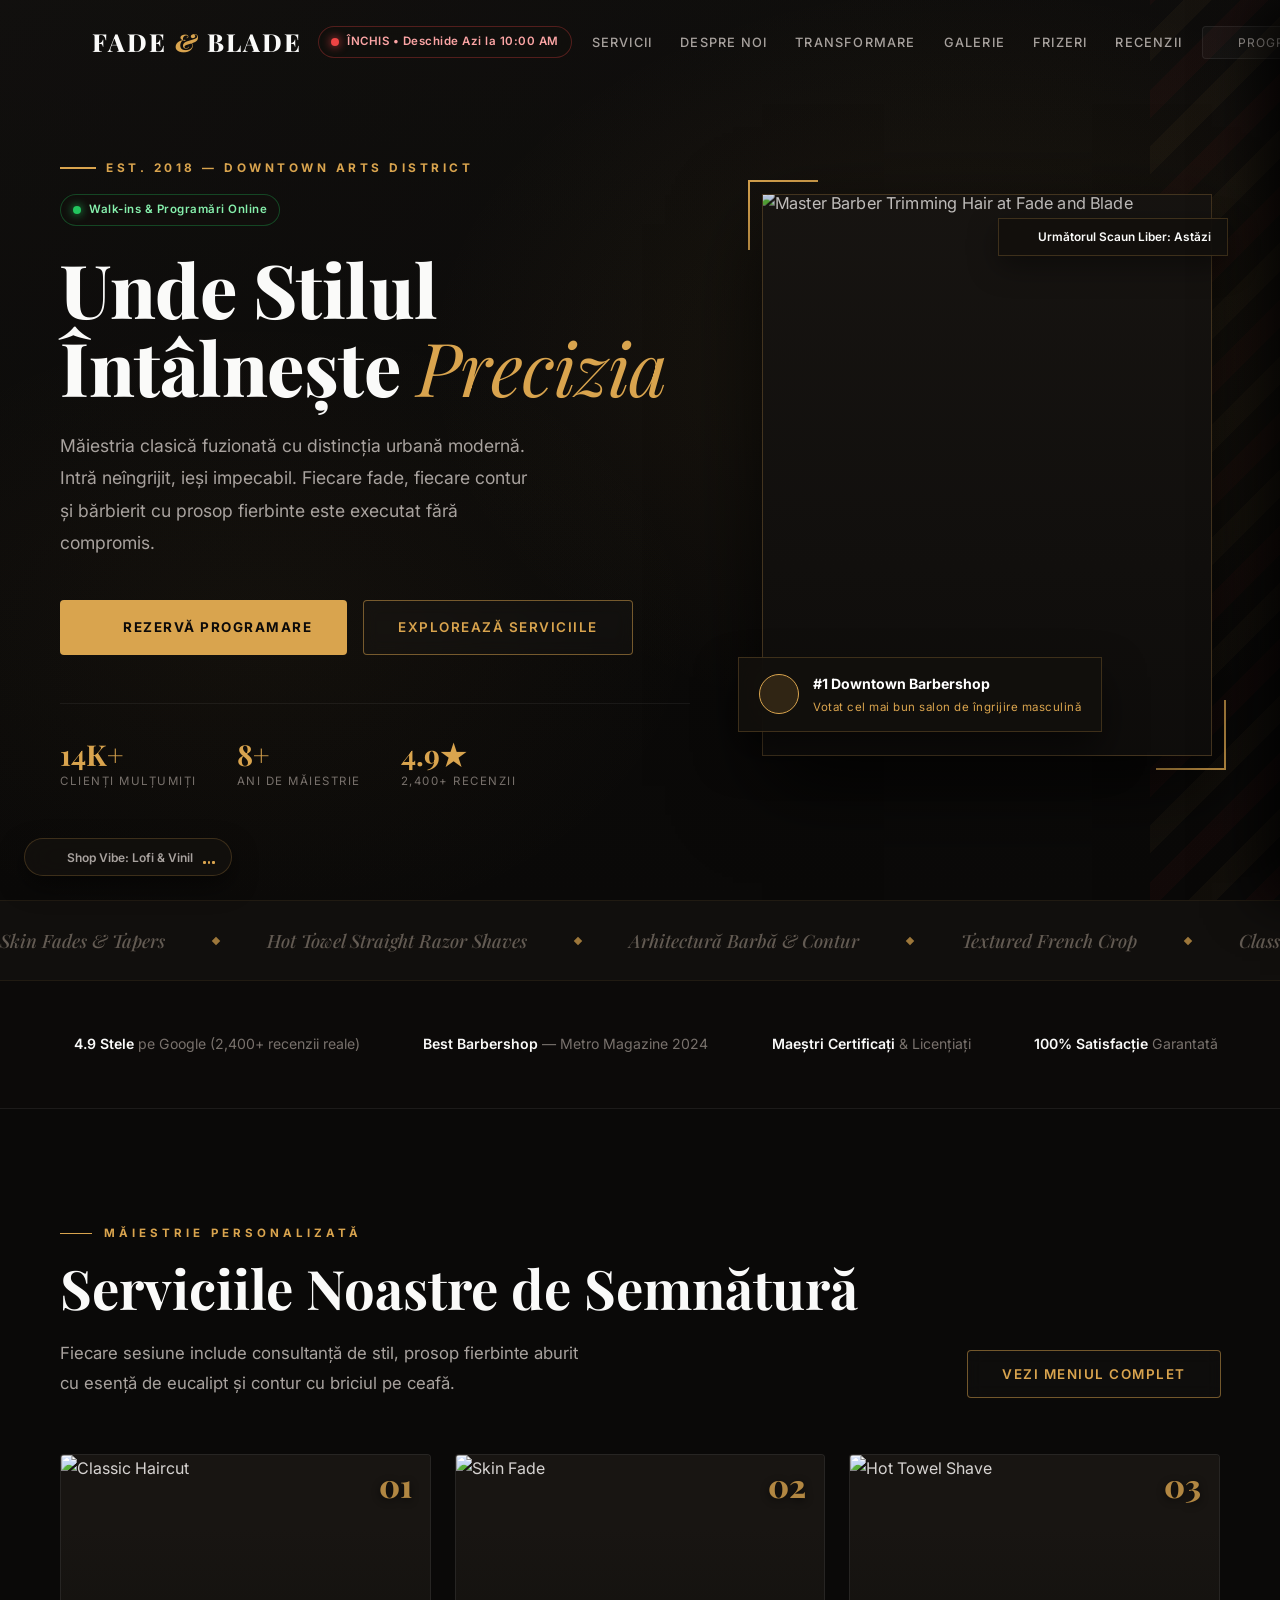
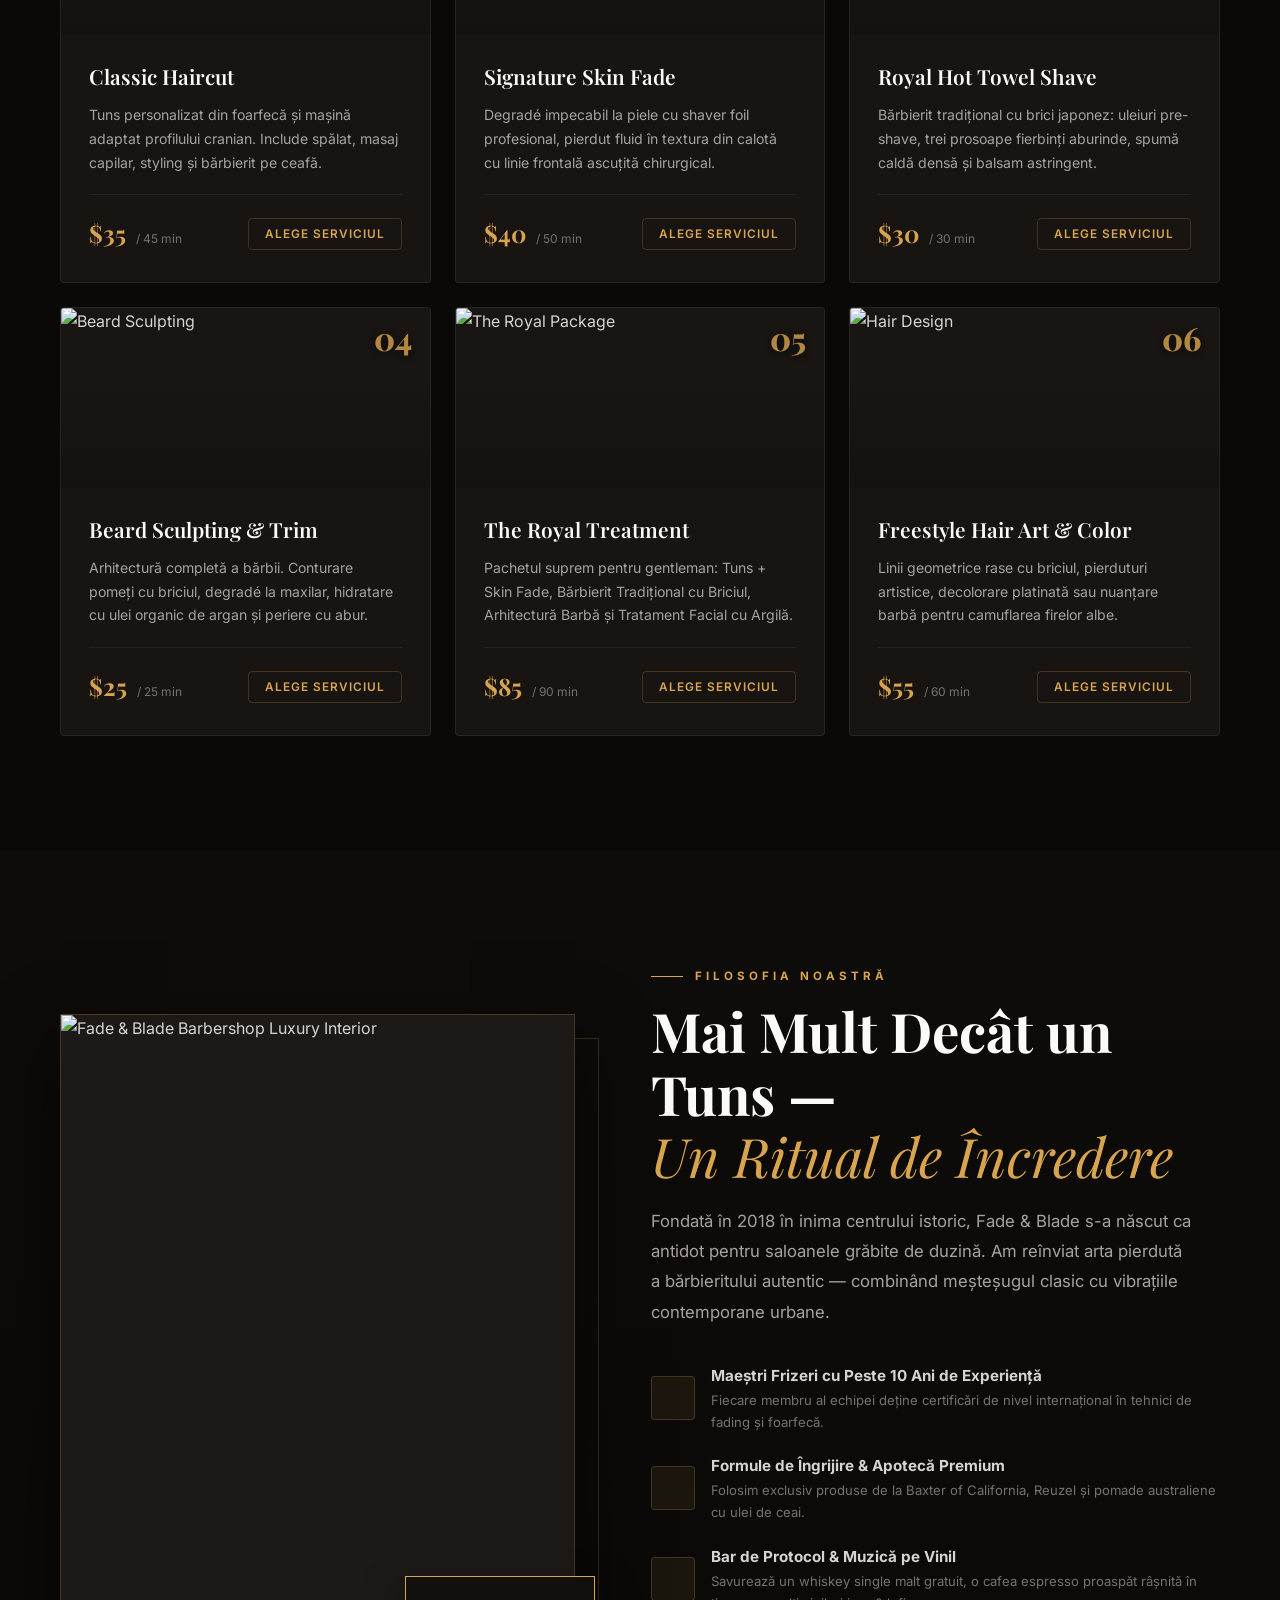
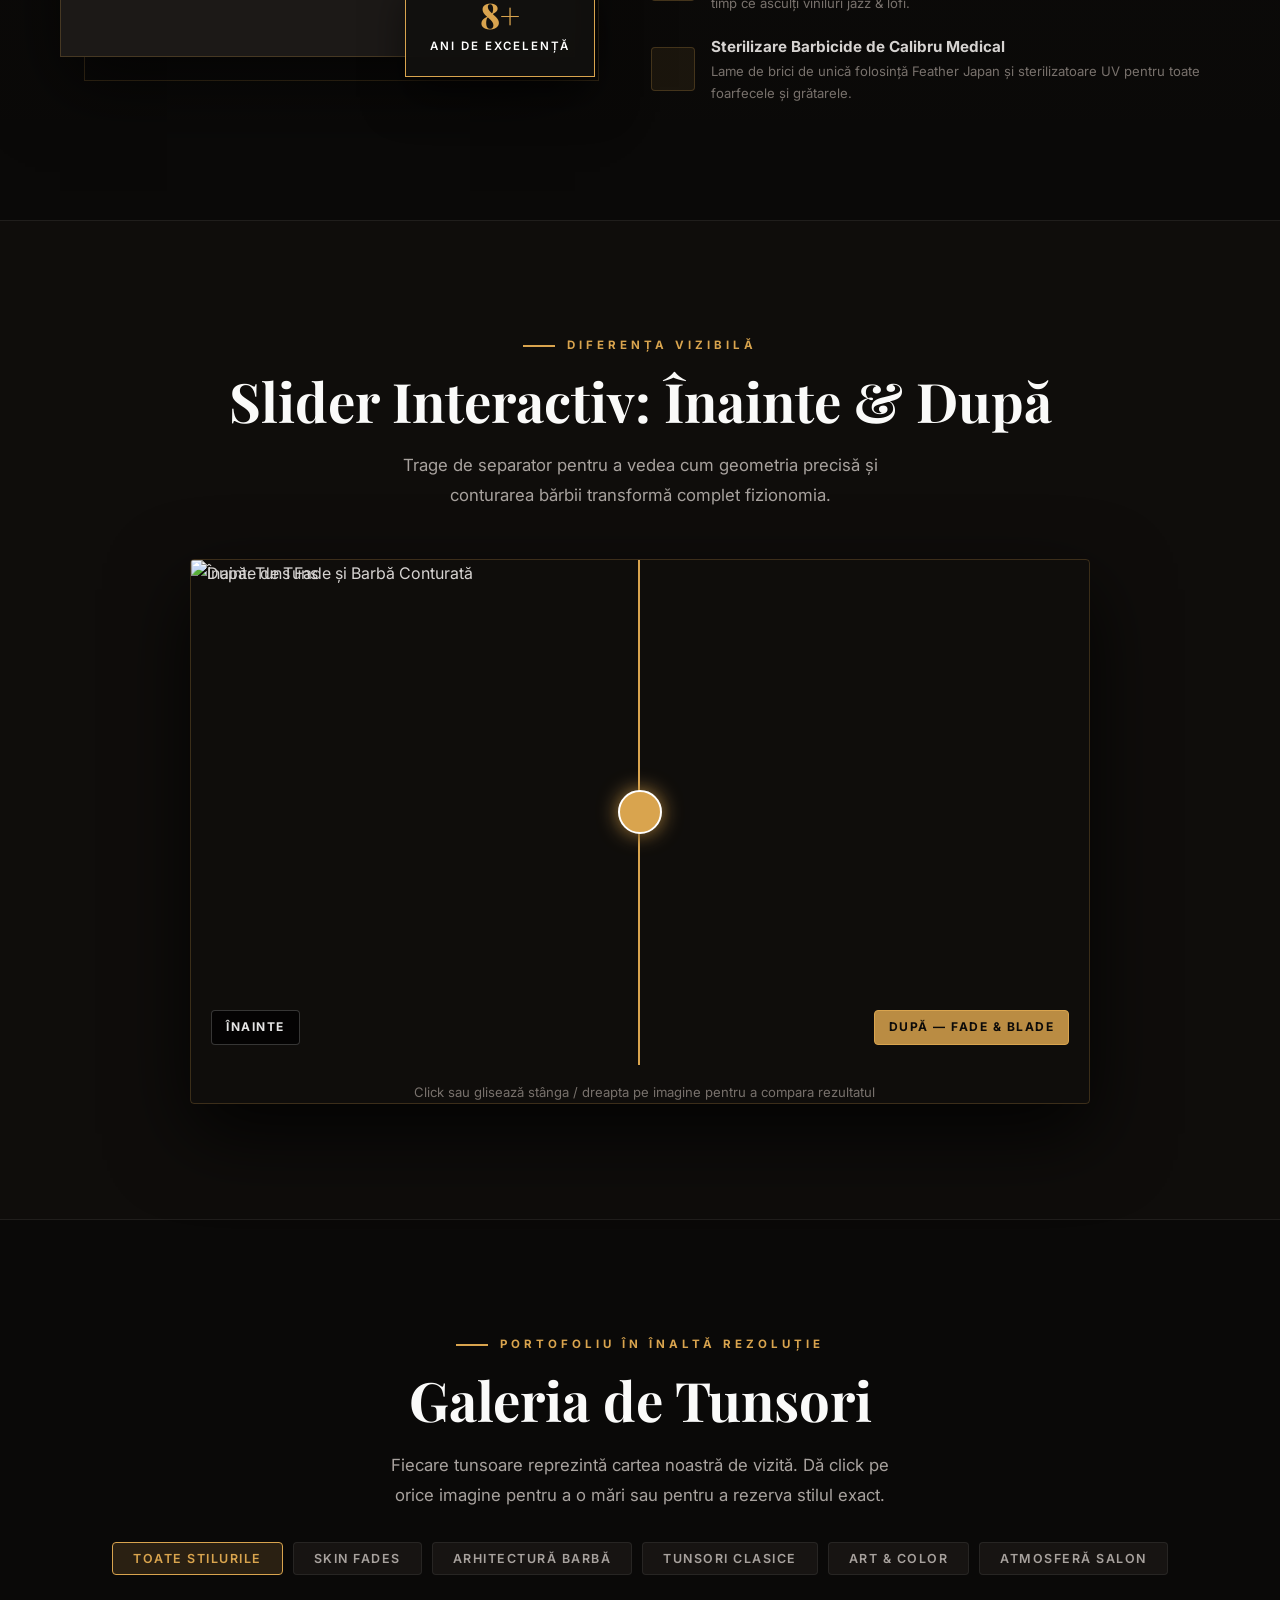
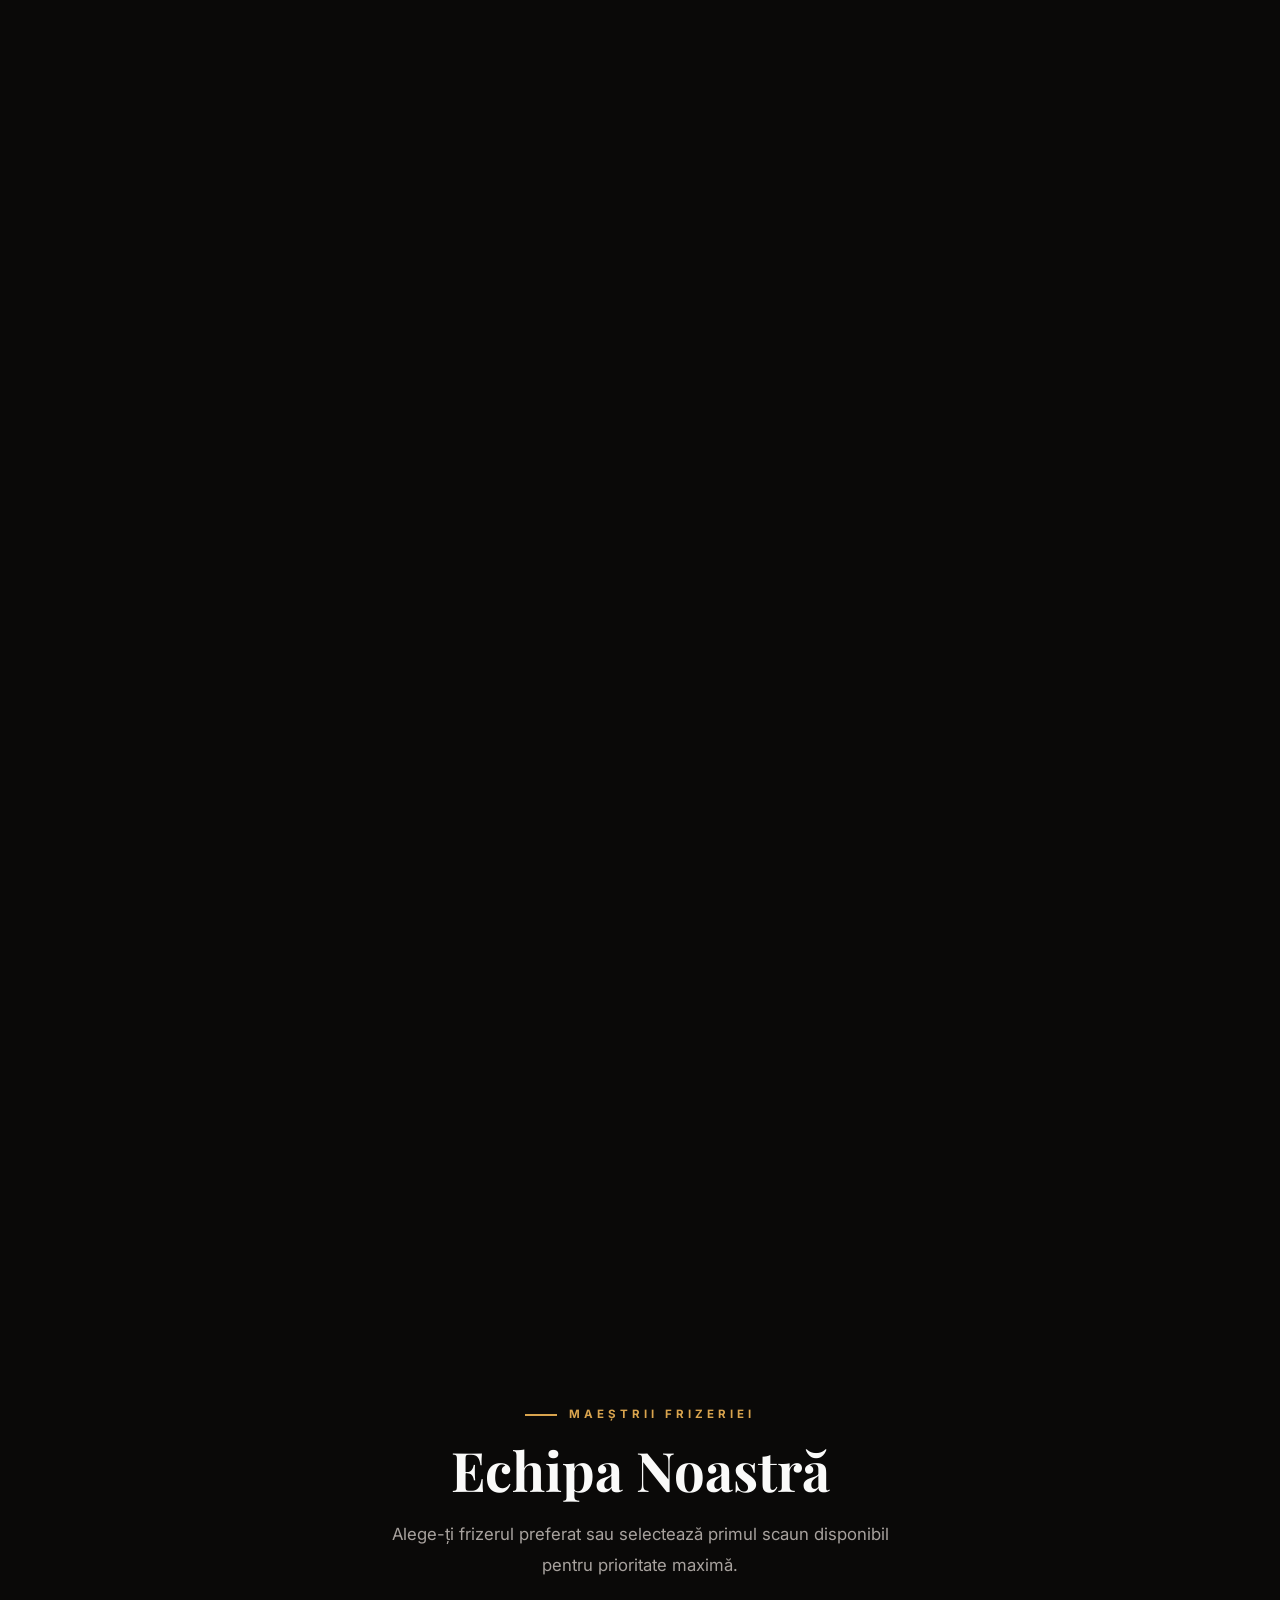
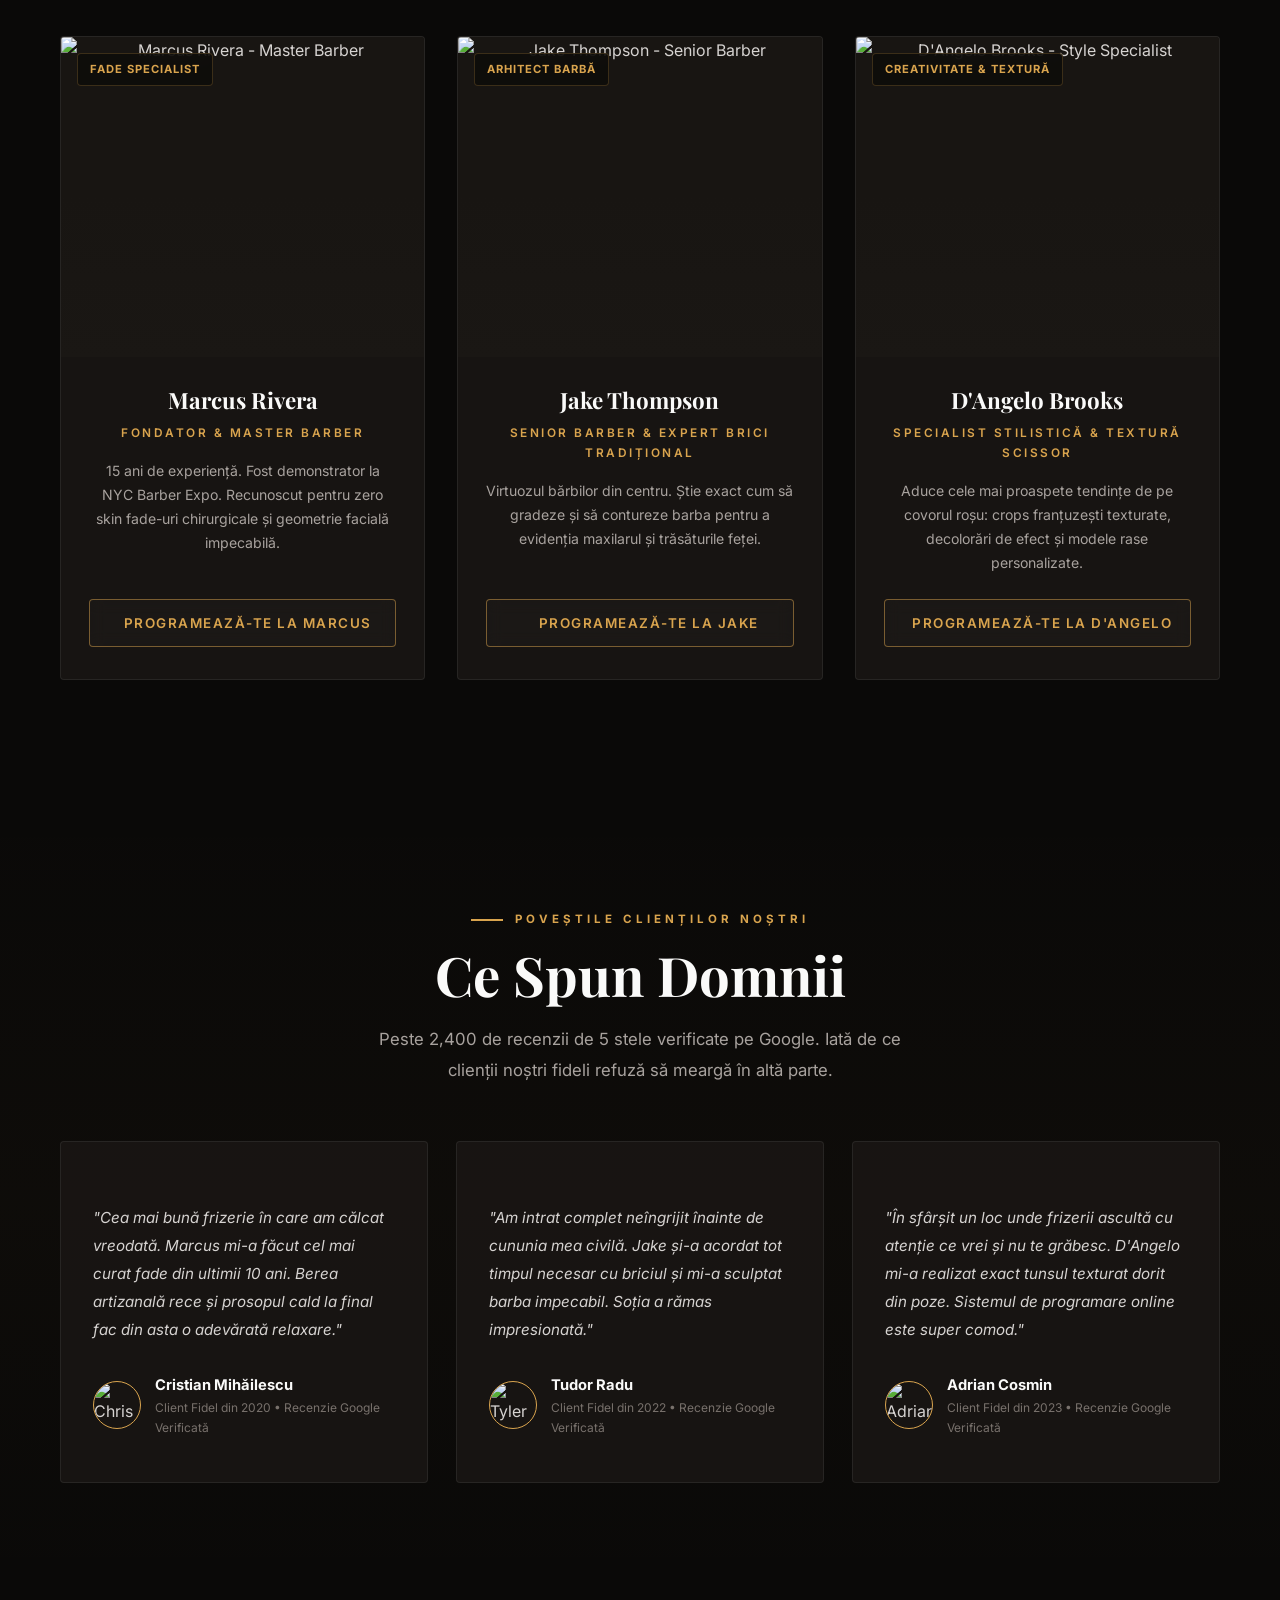
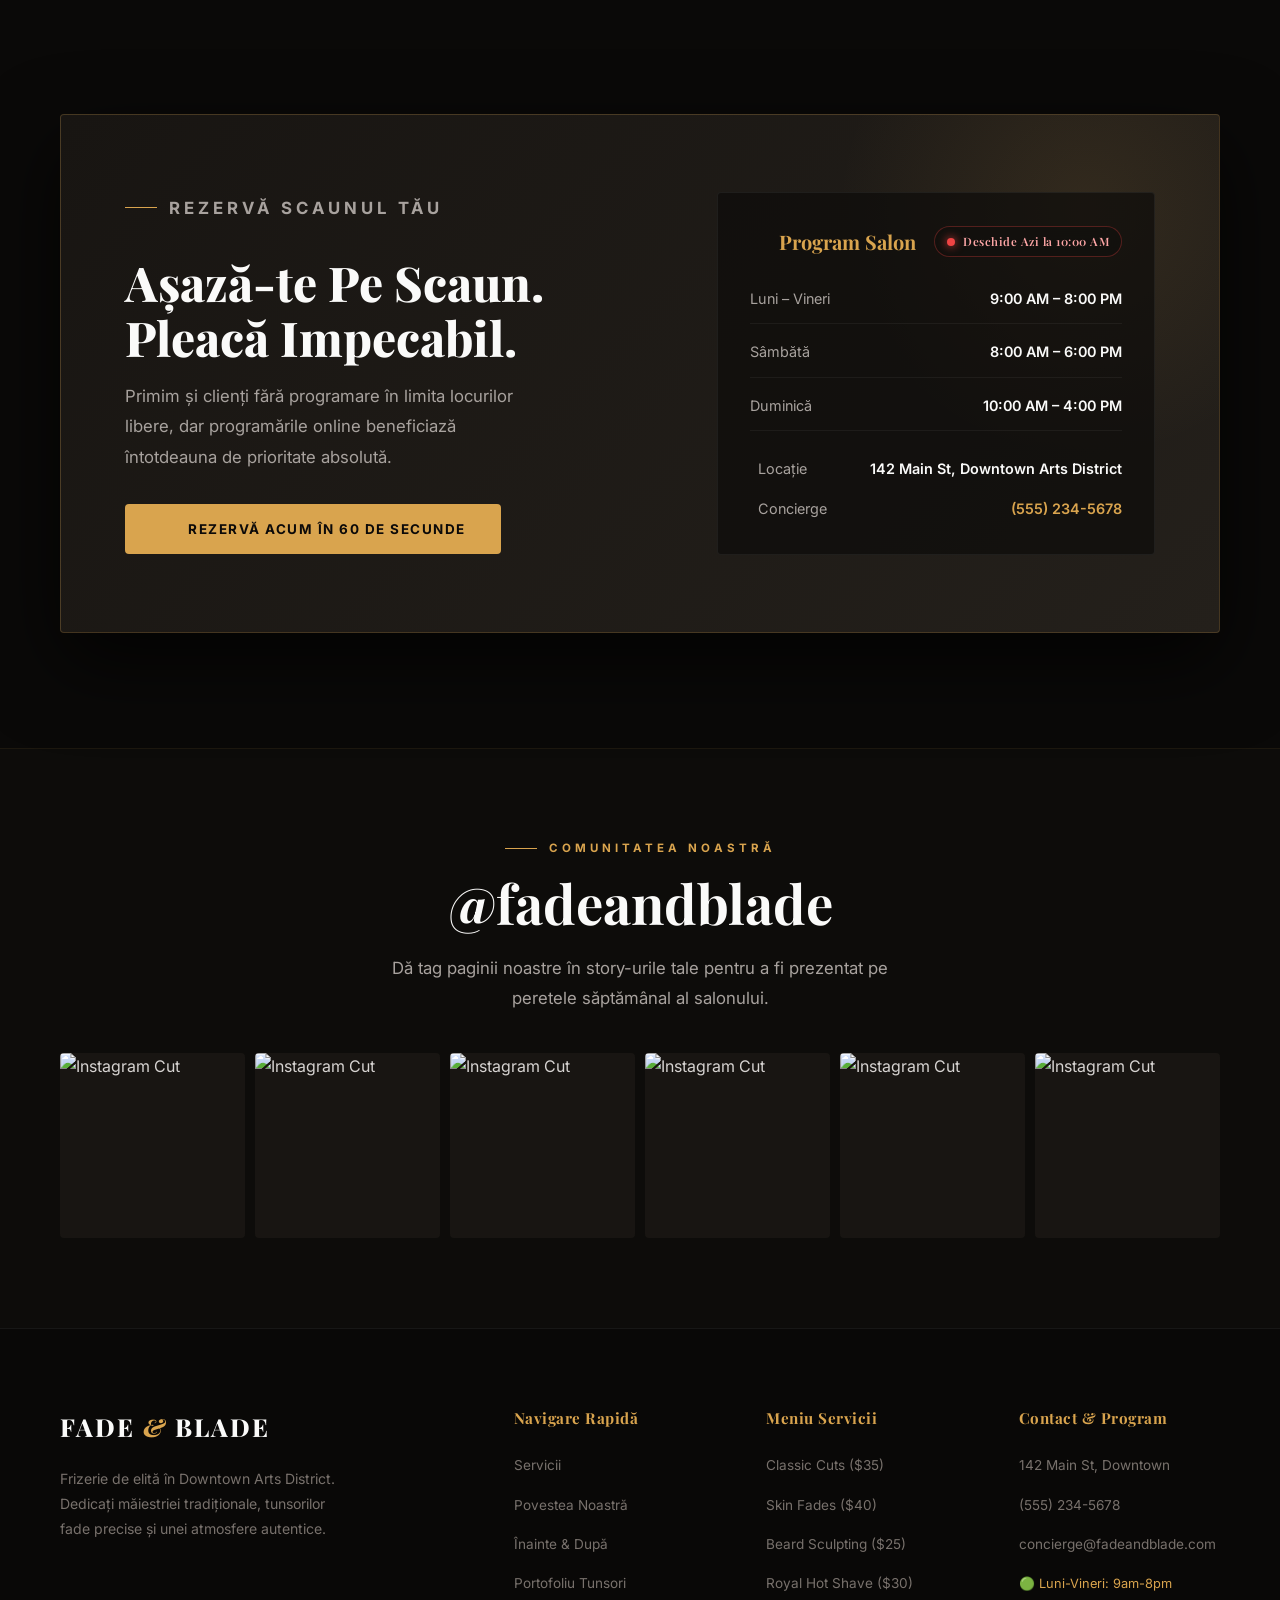
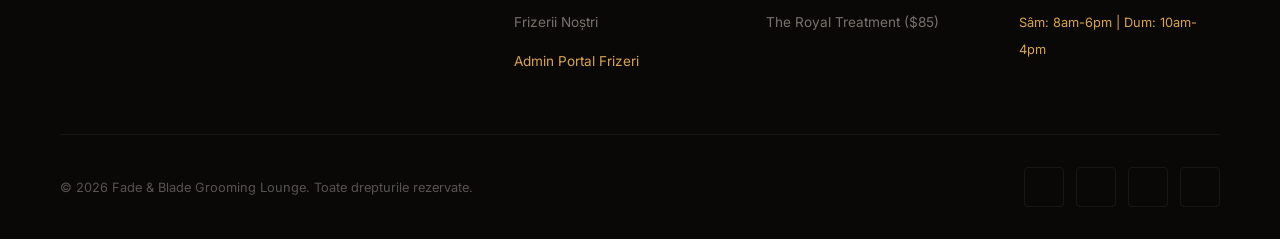
==== index.html @ efe3b1bf "Initial commit: Fade & Blade barbershop site (original version)" ====
<!DOCTYPE html>
<html lang="ro">
<head>
  <meta charset="UTF-8" />
  <meta name="viewport" content="width=device-width, initial-scale=1.0" />
  <title>FADE & BLADE — Premium Barbershop & Grooming Lounge</title>
  
  <!-- Fonts -->
  <link rel="preconnect" href="https://fonts.googleapis.com" />
  <link rel="preconnect" href="https://fonts.gstatic.com" crossorigin />
  <link href="https://fonts.googleapis.com/css2?family=Playfair+Display:ital,wght@0,400;0,500;0,600;0,700;0,800;0,900;1,400;1,500&family=Inter:wght@300;400;500;600;700&display=swap" rel="stylesheet" />

  <!-- Icons -->
  <script src="https://unpkg.com/lucide@latest/dist/umd/lucide.js"></script>

  <!-- Modular Stylesheet -->
  <link rel="stylesheet" href="css/styles.css" />
</head>
<body>

  <!-- ═══════════════════ NAVBAR ═══════════════════ -->
  <nav class="navbar" id="navbar">
    <div class="container">
      <div class="nav-brand-group">
        <a href="#" class="logo">
          <i data-lucide="scissors" style="width:24px;height:24px;color:var(--gold)"></i>
          FADE <span>&</span> BLADE
        </a>
        <div id="navLiveStatus" class="live-status-pill open">
          <span class="status-dot"></span>
          <span id="navLiveStatusText">DESCHIS ACUM • Închide la 8:00 PM</span>
        </div>
      </div>

      <ul class="nav-links">
        <li><a href="#services">Servicii</a></li>
        <li><a href="#about">Despre Noi</a></li>
        <li><a href="#transformation">Transformare</a></li>
        <li><a href="#gallery">Galerie</a></li>
        <li><a href="#team">Frizeri</a></li>
        <li><a href="#testimonials">Recenzii</a></li>
      </ul>

      <div class="nav-actions">
        <button class="nav-appointments-btn" id="openMyAppointmentsBtn" title="Vezi programările mele salvate">
          <i data-lucide="calendar-check" style="width:15px;height:15px"></i>
          <span>Programări</span>
          <span class="nav-appointments-badge" id="myApptCount">0</span>
        </button>

        <a href="admin/" class="nav-admin-link" title="Portal Frizeri & Administrare (Useri: 1, 2, 3)">
          <i data-lucide="shield-check" style="width:15px;height:15px"></i>
          <span>Admin Portal</span>
        </a>

        <div class="nav-cta">
          <button class="btn btn-gold btn-sm" onclick="openBookingModal()">
            <i data-lucide="calendar" style="width:15px;height:15px"></i>
            Rezervă Scaun
          </button>
        </div>

        <button class="hamburger" id="mobileMenuBtn" aria-label="Deschide Meniul Mobil">
          <i data-lucide="menu"></i>
        </button>
      </div>
    </div>
  </nav>

  <!-- ═══════════════════ MOBILE DRAWER ═══════════════════ -->
  <div class="drawer-backdrop" id="drawerBackdrop"></div>
  <div class="mobile-nav-drawer" id="mobileNavDrawer">
    <div class="drawer-header">
      <span class="logo">FADE <span>&</span> BLADE</span>
      <button class="drawer-close-btn" id="drawerCloseBtn"><i data-lucide="x"></i></button>
    </div>
    <ul class="drawer-links">
      <li><a href="#services"><i data-lucide="scissors" style="width:16px;height:16px;color:var(--gold)"></i> Servicii</a></li>
      <li><a href="#about"><i data-lucide="info" style="width:16px;height:16px;color:var(--gold)"></i> Despre Frizerie</a></li>
      <li><a href="#transformation"><i data-lucide="split" style="width:16px;height:16px;color:var(--gold)"></i> Slider Înainte / După</a></li>
      <li><a href="#gallery"><i data-lucide="image" style="width:16px;height:16px;color:var(--gold)"></i> Portofoliu Tuns</a></li>
      <li><a href="#team"><i data-lucide="users" style="width:16px;height:16px;color:var(--gold)"></i> Maeștrii Frizeri</a></li>
      <li><a href="#testimonials"><i data-lucide="star" style="width:16px;height:16px;color:var(--gold)"></i> Recenzii Clienți</a></li>
      <li style="margin-top:10px;padding-top:14px;border-top:1px solid var(--border)">
        <a href="admin/" style="color:var(--gold)">
          <i data-lucide="lock" style="width:16px;height:16px"></i>
          Admin / Staff Portal
        </a>
      </li>
    </ul>
    <div class="drawer-footer">
      <button class="btn btn-gold" style="width:100%" onclick="closeMobileDrawer(); openBookingModal();">
        <i data-lucide="calendar" style="width:16px;height:16px"></i>
        Rezervă Programare
      </button>
    </div>
  </div>

  <!-- ═══════════════════ HERO ═══════════════════ -->
  <section class="hero">
    <div class="hero-bg"><div class="hero-stripe"></div></div>
    <div class="container">
      <div class="hero-content">
        <div class="hero-eyebrow-row">
          <div class="hero-eyebrow">Est. 2018 — Downtown Arts District</div>
          <div id="heroLiveBadge" class="live-status-pill open">
            <span class="status-dot"></span>
            <span>Walk-ins & Programări Online</span>
          </div>
        </div>
        <h1>Unde Stilul<br/>Întâlnește <em>Precizia</em></h1>
        <p class="hero-desc">
          Măiestria clasică fuzionată cu distincția urbană modernă. Intră neîngrijit, ieși impecabil. Fiecare fade, fiecare contur și bărbierit cu prosop fierbinte este executat fără compromis.
        </p>
        <div class="hero-buttons">
          <button class="btn btn-gold" onclick="openBookingModal()">
            <i data-lucide="calendar" style="width:18px;height:18px"></i>
            Rezervă Programare
          </button>
          <a href="#services" class="btn btn-outline">Explorează Serviciile</a>
        </div>
        <div class="hero-info-bar">
          <div class="hero-info-item"><h3>14K+</h3><p>Clienți Mulțumiți</p></div>
          <div class="hero-info-item"><h3>8+</h3><p>Ani de Măiestrie</p></div>
          <div class="hero-info-item"><h3>4.9★</h3><p>2,400+ Recenzii</p></div>
        </div>
      </div>

      <div class="hero-right">
        <div class="hero-image-frame">
          <div class="hero-frame-accent"></div>
          <div class="hero-frame-accent-2"></div>
          
          <div class="hero-image-inner">
            <img src="https://images.unsplash.com/photo-1503951914875-452162b0f3f1?auto=format&fit=crop&w=1200&q=80" alt="Master Barber Trimming Hair at Fade and Blade" loading="eager" />
            <div class="hero-image-gradient"></div>
          </div>

          <div class="hero-badge-float">
            <div class="hero-badge-icon">
              <i data-lucide="award" style="width:20px;height:20px"></i>
            </div>
            <div class="hero-badge-text">
              <h4>#1 Downtown Barbershop</h4>
              <p>Votat cel mai bun salon de îngrijire masculină</p>
            </div>
          </div>

          <div class="hero-chair-tag">
            <i data-lucide="sparkles" style="width:15px;height:15px;color:var(--gold)"></i>
            <span>Următorul Scaun Liber: Astăzi</span>
          </div>
        </div>
      </div>
    </div>
  </section>

  <!-- ═══════════════════ MARQUEE ═══════════════════ -->
  <div class="marquee">
    <div class="marquee-track">
      <span class="marquee-item">Skin Fades & Tapers</span>
      <span class="marquee-item">Hot Towel Straight Razor Shaves</span>
      <span class="marquee-item">Arhitectură Barbă & Contur</span>
      <span class="marquee-item">Textured French Crop</span>
      <span class="marquee-item">Classic Pompadour</span>
      <span class="marquee-item">Custom Hair Tattoo Art</span>
      <span class="marquee-item">Tratament Scalp & Argilă</span>
      <span class="marquee-item">Finisare Ulei Organic Argan</span>
      <span class="marquee-item">Skin Fades & Tapers</span>
      <span class="marquee-item">Hot Towel Straight Razor Shaves</span>
      <span class="marquee-item">Arhitectură Barbă & Contur</span>
      <span class="marquee-item">Textured French Crop</span>
      <span class="marquee-item">Classic Pompadour</span>
    </div>
  </div>

  <!-- ═══════════════════ TRUST BAR ═══════════════════ -->
  <div class="trust-bar">
    <div class="container">
      <div class="trust-item">
        <i data-lucide="star"></i>
        <span><strong>4.9 Stele</strong> pe Google (2,400+ recenzii reale)</span>
      </div>
      <div class="trust-item">
        <i data-lucide="award"></i>
        <span><strong>Best Barbershop</strong> — Metro Magazine 2024</span>
      </div>
      <div class="trust-item">
        <i data-lucide="shield-check"></i>
        <span><strong>Maeștri Certificați</strong> & Licențiați</span>
      </div>
      <div class="trust-item">
        <i data-lucide="check-circle-2"></i>
        <span><strong>100% Satisfacție</strong> Garantată</span>
      </div>
    </div>
  </div>

  <!-- ═══════════════════ SERVICES ═══════════════════ -->
  <section class="services" id="services">
    <div class="container">
      <div class="services-header">
        <div>
          <p class="section-label">Măiestrie Personalizată</p>
          <h2 class="section-title">Serviciile Noastre de Semnătură</h2>
          <p class="section-sub">Fiecare sesiune include consultanță de stil, prosop fierbinte aburit cu esență de eucalipt și contur cu briciul pe ceafă.</p>
        </div>
        <div>
          <button class="btn btn-outline" onclick="openBookingModal()">Vezi Meniul Complet</button>
        </div>
      </div>
      <div class="services-grid">
        <!-- Service 1 -->
        <div class="service-card reveal" onclick="openBookingModal('Classic Haircut', '35')">
          <div class="service-img-wrap">
            <img src="https://images.unsplash.com/photo-1599351431202-1e0f0137899a?auto=format&fit=crop&w=600&q=80" alt="Classic Haircut" loading="lazy" />
            <span class="service-number">01</span>
          </div>
          <div class="service-content">
            <h3>Classic Haircut</h3>
            <p>Tuns personalizat din foarfecă și mașină adaptat profilului cranian. Include spălat, masaj capilar, styling și bărbierit pe ceafă.</p>
            <div class="service-meta">
              <span class="service-price">$35 <small>/ 45 min</small></span>
              <button class="service-book-action">Alege Serviciul</button>
            </div>
          </div>
        </div>

        <!-- Service 2 -->
        <div class="service-card reveal" onclick="openBookingModal('Signature Skin Fade', '40')">
          <div class="service-img-wrap">
            <img src="https://images.unsplash.com/photo-1622286342621-4bd786c2447c?auto=format&fit=crop&w=600&q=80" alt="Skin Fade" loading="lazy" />
            <span class="service-number">02</span>
          </div>
          <div class="service-content">
            <h3>Signature Skin Fade</h3>
            <p>Degradé impecabil la piele cu shaver foil profesional, pierdut fluid în textura din calotă cu linie frontală ascuțită chirurgical.</p>
            <div class="service-meta">
              <span class="service-price">$40 <small>/ 50 min</small></span>
              <button class="service-book-action">Alege Serviciul</button>
            </div>
          </div>
        </div>

        <!-- Service 3 -->
        <div class="service-card reveal" onclick="openBookingModal('Royal Hot Towel Shave', '30')">
          <div class="service-img-wrap">
            <img src="https://images.unsplash.com/photo-1512690459411-b9245aed614b?auto=format&fit=crop&w=600&q=80" alt="Hot Towel Shave" loading="lazy" />
            <span class="service-number">03</span>
          </div>
          <div class="service-content">
            <h3>Royal Hot Towel Shave</h3>
            <p>Bărbierit tradițional cu brici japonez: uleiuri pre-shave, trei prosoape fierbinți aburinde, spumă caldă densă și balsam astringent.</p>
            <div class="service-meta">
              <span class="service-price">$30 <small>/ 30 min</small></span>
              <button class="service-book-action">Alege Serviciul</button>
            </div>
          </div>
        </div>

        <!-- Service 4 -->
        <div class="service-card reveal" onclick="openBookingModal('Beard Sculpting', '25')">
          <div class="service-img-wrap">
            <img src="https://images.unsplash.com/photo-1621605815971-fbc98d665033?auto=format&fit=crop&w=600&q=80" alt="Beard Sculpting" loading="lazy" />
            <span class="service-number">04</span>
          </div>
          <div class="service-content">
            <h3>Beard Sculpting & Trim</h3>
            <p>Arhitectură completă a bărbii. Conturare pomeți cu briciul, degradé la maxilar, hidratare cu ulei organic de argan și periere cu abur.</p>
            <div class="service-meta">
              <span class="service-price">$25 <small>/ 25 min</small></span>
              <button class="service-book-action">Alege Serviciul</button>
            </div>
          </div>
        </div>

        <!-- Service 5 -->
        <div class="service-card reveal" onclick="openBookingModal('The Royal Treatment', '85')">
          <div class="service-img-wrap">
            <img src="https://images.unsplash.com/photo-1503951914875-452162b0f3f1?auto=format&fit=crop&w=600&q=80" alt="The Royal Package" loading="lazy" />
            <span class="service-number">05</span>
          </div>
          <div class="service-content">
            <h3>The Royal Treatment</h3>
            <p>Pachetul suprem pentru gentleman: Tuns + Skin Fade, Bărbierit Tradițional cu Briciul, Arhitectură Barbă și Tratament Facial cu Argilă.</p>
            <div class="service-meta">
              <span class="service-price">$85 <small>/ 90 min</small></span>
              <button class="service-book-action">Alege Serviciul</button>
            </div>
          </div>
        </div>

        <!-- Service 6 -->
        <div class="service-card reveal" onclick="openBookingModal('Freestyle Hair Art & Color', '55')">
          <div class="service-img-wrap">
            <img src="https://images.unsplash.com/photo-1506794778202-cad84cf45f1d?auto=format&fit=crop&w=600&q=80" alt="Hair Design" loading="lazy" />
            <span class="service-number">06</span>
          </div>
          <div class="service-content">
            <h3>Freestyle Hair Art & Color</h3>
            <p>Linii geometrice rase cu briciul, pierduturi artistice, decolorare platinată sau nuanțare barbă pentru camuflarea firelor albe.</p>
            <div class="service-meta">
              <span class="service-price">$55 <small>/ 60 min</small></span>
              <button class="service-book-action">Alege Serviciul</button>
            </div>
          </div>
        </div>
      </div>
    </div>
  </section>

  <!-- ═══════════════════ ABOUT ═══════════════════ -->
  <section class="about" id="about">
    <div class="container">
      <div class="about-image-wrap reveal">
        <div class="about-image">
          <img src="https://images.unsplash.com/photo-1585747860715-2ba37e788b70?auto=format&fit=crop&w=1000&q=80" alt="Fade & Blade Barbershop Luxury Interior" loading="lazy" />
        </div>
        <div class="about-experience-card">
          <h3>8+</h3>
          <p>Ani de Excelență</p>
        </div>
      </div>

      <div class="about-text">
        <p class="section-label">Filosofia Noastră</p>
        <h2 class="section-title">Mai Mult Decât un Tuns —<br/><em>Un Ritual de Încredere</em></h2>
        <p class="section-sub">
          Fondată în 2018 în inima centrului istoric, Fade & Blade s-a născut ca antidot pentru saloanele grăbite de duzină. Am reînviat arta pierdută a bărbieritului autentic — combinând meșteșugul clasic cu vibrațiile contemporane urbane.
        </p>
        <div class="about-features">
          <div class="about-feature">
            <div class="about-feature-icon"><i data-lucide="trophy"></i></div>
            <div>
              <strong>Maeștri Frizeri cu Peste 10 Ani de Experiență</strong>
              <p style="font-size:0.82rem;color:var(--text-dim)">Fiecare membru al echipei deține certificări de nivel internațional în tehnici de fading și foarfecă.</p>
            </div>
          </div>
          <div class="about-feature">
            <div class="about-feature-icon"><i data-lucide="sparkles"></i></div>
            <div>
              <strong>Formule de Îngrijire & Apotecă Premium</strong>
              <p style="font-size:0.82rem;color:var(--text-dim)">Folosim exclusiv produse de la Baxter of California, Reuzel și pomade australiene cu ulei de ceai.</p>
            </div>
          </div>
          <div class="about-feature">
            <div class="about-feature-icon"><i data-lucide="coffee"></i></div>
            <div>
              <strong>Bar de Protocol & Muzică pe Vinil</strong>
              <p style="font-size:0.82rem;color:var(--text-dim)">Savurează un whiskey single malt gratuit, o cafea espresso proaspăt râșnită în timp ce asculți viniluri jazz & lofi.</p>
            </div>
          </div>
          <div class="about-feature">
            <div class="about-feature-icon"><i data-lucide="shield-check"></i></div>
            <div>
              <strong>Sterilizare Barbicide de Calibru Medical</strong>
              <p style="font-size:0.82rem;color:var(--text-dim)">Lame de brici de unică folosință Feather Japan și sterilizatoare UV pentru toate foarfecele și grătarele.</p>
            </div>
          </div>
        </div>
      </div>
    </div>
  </section>

  <!-- ═══════════════════ BEFORE & AFTER TRANSFORMATION SLIDER ═══════════════════ -->
  <section class="transformation-section" id="transformation">
    <div class="container">
      <div class="transformation-header">
        <p class="section-label">Diferența Vizibilă</p>
        <h2 class="section-title">Slider Interactiv: Înainte & După</h2>
        <p class="section-sub">Trage de separator pentru a vedea cum geometria precisă și conturarea bărbii transformă complet fizionomia.</p>
      </div>

      <div class="comparison-container reveal">
        <div class="comparison-slider" id="comparisonSlider">
          <!-- After Image (Base) -->
          <div class="comparison-image after">
            <img src="https://images.unsplash.com/photo-1622286342621-4bd786c2447c?auto=format&fit=crop&w=1200&q=80" alt="După: Tuns Fade și Barbă Conturată" />
            <div class="comparison-badge after-badge">DUPĂ — FADE & BLADE</div>
          </div>

          <!-- Before Image (Overlay clipped) -->
          <div class="comparison-image before" id="comparisonBefore">
            <img src="https://images.unsplash.com/photo-1506794778202-cad84cf45f1d?auto=format&fit=crop&w=1200&q=80" alt="Înainte de Tuns" />
            <div class="comparison-badge before-badge">ÎNAINTE</div>
          </div>

          <!-- Draggable Handle -->
          <div class="comparison-handle" id="comparisonHandle">
            <div class="comparison-handle-btn">
              <i data-lucide="move-horizontal"></i>
            </div>
          </div>
        </div>

        <div class="comparison-tip">
          <i data-lucide="mouse-pointer-click"></i>
          <span>Click sau glisează stânga / dreapta pe imagine pentru a compara rezultatul</span>
        </div>
      </div>
    </div>
  </section>

  <!-- ═══════════════════ GALLERY ═══════════════════ -->
  <section class="gallery" id="gallery">
    <div class="container">
      <div class="gallery-header">
        <p class="section-label">Portofoliu în Înaltă Rezoluție</p>
        <h2 class="section-title">Galeria de Tunsori</h2>
        <p class="section-sub">Fiecare tunsoare reprezintă cartea noastră de vizită. Dă click pe orice imagine pentru a o mări sau pentru a rezerva stilul exact.</p>
        
        <!-- Filter Tabs -->
        <div class="gallery-filters">
          <button class="filter-btn active" data-filter="all">Toate Stilurile</button>
          <button class="filter-btn" data-filter="fade">Skin Fades</button>
          <button class="filter-btn" data-filter="beard">Arhitectură Barbă</button>
          <button class="filter-btn" data-filter="classic">Tunsori Clasice</button>
          <button class="filter-btn" data-filter="modern">Art & Color</button>
          <button class="filter-btn" data-filter="shop">Atmosferă Salon</button>
        </div>
      </div>

      <!-- Populated dynamically from localStorage so changes in Admin Panel are immediately live -->
      <div class="gallery-grid" id="galleryGrid">
        <!-- Rendered dynamically via js/app.js -->
      </div>
    </div>
  </section>

  <!-- ═══════════════════ LIGHTBOX MODAL ═══════════════════ -->
  <div class="lightbox-modal" id="lightboxModal">
    <button class="lightbox-close" onclick="closeLightbox()"><i data-lucide="x"></i></button>
    <div class="lightbox-content">
      <div class="lightbox-img-wrap">
        <img id="lightboxImg" src="" alt="Zoomed Barbershop Look" />
      </div>
      <div class="lightbox-details">
        <div>
          <h3 id="lightboxTitle" style="font-family:'Playfair Display',serif;font-size:1.2rem;color:#fff;margin-bottom:4px"></h3>
          <p id="lightboxSubtitle" style="font-size:0.8rem;color:var(--gold)"></p>
        </div>
        <button class="btn btn-gold btn-sm" onclick="closeLightbox(); openBookingModal();">
          <i data-lucide="scissors" style="width:14px;height:14px"></i>
          Vreau Acest Tuns
        </button>
      </div>
    </div>
  </div>

  <!-- ═══════════════════ TEAM ("The Crew") ═══════════════════ -->
  <section class="team" id="team">
    <div class="container">
      <div class="team-header">
        <p class="section-label">Maeștrii Frizeriei</p>
        <h2 class="section-title">Echipa Noastră</h2>
        <p class="section-sub">Alege-ți frizerul preferat sau selectează primul scaun disponibil pentru prioritate maximă.</p>
      </div>
      <div class="team-grid">
        <!-- Barber 1 -->
        <div class="team-card reveal">
          <div class="team-photo-wrap">
            <img src="https://images.unsplash.com/photo-1500648767791-00dcc994a43e?auto=format&fit=crop&w=600&q=80" alt="Marcus Rivera - Master Barber" loading="lazy" />
            <div class="team-photo-gradient"></div>
            <span class="team-specialty-badge">Fade Specialist</span>
          </div>
          <div class="team-info">
            <h3>Marcus Rivera</h3>
            <div class="team-role">Fondator & Master Barber</div>
            <p>15 ani de experiență. Fost demonstrator la NYC Barber Expo. Recunoscut pentru zero skin fade-uri chirurgicale și geometrie facială impecabilă.</p>
            <button class="btn btn-outline team-book-btn" onclick="openBookingModal(null, null, 'Marcus Rivera')">
              <i data-lucide="calendar" style="width:14px;height:14px"></i>
              Programează-te la Marcus
            </button>
          </div>
        </div>

        <!-- Barber 2 -->
        <div class="team-card reveal">
          <div class="team-photo-wrap">
            <img src="https://images.unsplash.com/photo-1519085360753-af0119f7cbe7?auto=format&fit=crop&w=600&q=80" alt="Jake Thompson - Senior Barber" loading="lazy" />
            <div class="team-photo-gradient"></div>
            <span class="team-specialty-badge">Arhitect Barbă</span>
          </div>
          <div class="team-info">
            <h3>Jake Thompson</h3>
            <div class="team-role">Senior Barber & Expert Brici Tradițional</div>
            <p>Virtuozul bărbilor din centru. Știe exact cum să gradeze și să contureze barba pentru a evidenția maxilarul și trăsăturile feței.</p>
            <button class="btn btn-outline team-book-btn" onclick="openBookingModal(null, null, 'Jake Thompson')">
              <i data-lucide="calendar" style="width:14px;height:14px"></i>
              Programează-te la Jake
            </button>
          </div>
        </div>

        <!-- Barber 3 -->
        <div class="team-card reveal">
          <div class="team-photo-wrap">
            <img src="https://images.unsplash.com/photo-1501196354995-cbb51c65aaea?auto=format&fit=crop&w=600&q=80" alt="D'Angelo Brooks - Style Specialist" loading="lazy" />
            <div class="team-photo-gradient"></div>
            <span class="team-specialty-badge">Creativitate & Textură</span>
          </div>
          <div class="team-info">
            <h3>D'Angelo Brooks</h3>
            <div class="team-role">Specialist Stilistică & Textură Scissor</div>
            <p>Aduce cele mai proaspete tendințe de pe covorul roșu: crops franțuzești texturate, decolorări de efect și modele rase personalizate.</p>
            <button class="btn btn-outline team-book-btn" onclick="openBookingModal(null, null, 'D\'Angelo Brooks')">
              <i data-lucide="calendar" style="width:14px;height:14px"></i>
              Programează-te la D'Angelo
            </button>
          </div>
        </div>
      </div>
    </div>
  </section>

  <!-- ═══════════════════ TESTIMONIALS ═══════════════════ -->
  <section class="testimonials" id="testimonials">
    <div class="container">
      <div class="testimonials-header">
        <p class="section-label">Poveștile Clienților Noștri</p>
        <h2 class="section-title">Ce Spun Domnii</h2>
        <p class="section-sub">Peste 2,400 de recenzii de 5 stele verificate pe Google. Iată de ce clienții noștri fideli refuză să meargă în altă parte.</p>
      </div>
      <div class="testimonials-grid">
        <!-- Review 1 -->
        <div class="testimonial-card reveal">
          <div class="testimonial-stars">
            <i data-lucide="star"></i><i data-lucide="star"></i><i data-lucide="star"></i><i data-lucide="star"></i><i data-lucide="star"></i>
          </div>
          <blockquote>"Cea mai bună frizerie în care am călcat vreodată. Marcus mi-a făcut cel mai curat fade din ultimii 10 ani. Berea artizanală rece și prosopul cald la final fac din asta o adevărată relaxare."</blockquote>
          <div class="testimonial-author">
            <div class="testimonial-avatar">
              <img src="https://images.unsplash.com/photo-1492562080023-ab3db95bfbce?auto=format&fit=crop&w=120&q=80" alt="Chris M." />
            </div>
            <div>
              <div class="testimonial-name">
                <span>Cristian Mihăilescu</span>
                <span class="verified-badge"><i data-lucide="check-circle" style="width:14px;height:14px"></i></span>
              </div>
              <div class="testimonial-tag">Client Fidel din 2020 • Recenzie Google Verificată</div>
            </div>
          </div>
        </div>

        <!-- Review 2 -->
        <div class="testimonial-card reveal">
          <div class="testimonial-stars">
            <i data-lucide="star"></i><i data-lucide="star"></i><i data-lucide="star"></i><i data-lucide="star"></i><i data-lucide="star"></i>
          </div>
          <blockquote>"Am intrat complet neîngrijit înainte de cununia mea civilă. Jake și-a acordat tot timpul necesar cu briciul și mi-a sculptat barba impecabil. Soția a rămas impresionată."</blockquote>
          <div class="testimonial-author">
            <div class="testimonial-avatar">
              <img src="https://images.unsplash.com/photo-1522075469751-3a6694fb2f61?auto=format&fit=crop&w=120&q=80" alt="Tyler R." />
            </div>
            <div>
              <div class="testimonial-name">
                <span>Tudor Radu</span>
                <span class="verified-badge"><i data-lucide="check-circle" style="width:14px;height:14px"></i></span>
              </div>
              <div class="testimonial-tag">Client Fidel din 2022 • Recenzie Google Verificată</div>
            </div>
          </div>
        </div>

        <!-- Review 3 -->
        <div class="testimonial-card reveal">
          <div class="testimonial-stars">
            <i data-lucide="star"></i><i data-lucide="star"></i><i data-lucide="star"></i><i data-lucide="star"></i><i data-lucide="star"></i>
          </div>
          <blockquote>"În sfârșit un loc unde frizerii ascultă cu atenție ce vrei și nu te grăbesc. D'Angelo mi-a realizat exact tunsul texturat dorit din poze. Sistemul de programare online este super comod."</blockquote>
          <div class="testimonial-author">
            <div class="testimonial-avatar">
              <img src="https://images.unsplash.com/photo-1507003211169-0a1dd7228f2d?auto=format&fit=crop&w=120&q=80" alt="Adrian K." />
            </div>
            <div>
              <div class="testimonial-name">
                <span>Adrian Cosmin</span>
                <span class="verified-badge"><i data-lucide="check-circle" style="width:14px;height:14px"></i></span>
              </div>
              <div class="testimonial-tag">Client Fidel din 2023 • Recenzie Google Verificată</div>
            </div>
          </div>
        </div>
      </div>
    </div>
  </section>

  <!-- ═══════════════════ BOOKING CTA ═══════════════════ -->
  <section class="booking" id="booking">
    <div class="container">
      <div class="booking-box reveal">
        <div class="booking-content">
          <p class="section-label">Rezervă Scaunul Tău</p>
          <h2>Așază-te Pe Scaun.<br/>Pleacă Impecabil.</h2>
          <p>Primim și clienți fără programare în limita locurilor libere, dar programările online beneficiază întotdeauna de prioritate absolută.</p>
          <button class="btn btn-gold" onclick="openBookingModal()">
            <i data-lucide="calendar" style="width:18px;height:18px"></i>
            Rezervă Acum în 60 de Secunde
          </button>
        </div>

        <div class="booking-hours">
          <div class="hours-title">
            <span><i data-lucide="clock" style="width:18px;height:18px;display:inline-block;vertical-align:middle;margin-right:6px"></i> Program Salon</span>
            <span class="live-status-pill open" id="boxStatusPill">
              <span class="status-dot"></span>
              <span id="boxStatusText">Deschis Astăzi</span>
            </span>
          </div>
          <div class="hours-row">
            <span class="hours-day">Luni – Vineri</span>
            <span class="hours-time">9:00 AM – 8:00 PM</span>
          </div>
          <div class="hours-row">
            <span class="hours-day">Sâmbătă</span>
            <span class="hours-time">8:00 AM – 6:00 PM</span>
          </div>
          <div class="hours-row">
            <span class="hours-day">Duminică</span>
            <span class="hours-time">10:00 AM – 4:00 PM</span>
          </div>
          <div class="hours-row no-border" style="margin-top: 10px;">
            <span class="hours-day icon-inline"><i data-lucide="map-pin"></i> Locație</span>
            <span class="hours-time">142 Main St, Downtown Arts District</span>
          </div>
          <div class="hours-row no-border">
            <span class="hours-day icon-inline"><i data-lucide="phone"></i> Concierge</span>
            <span class="hours-time"><a href="tel:5552345678" style="color:var(--gold)">(555) 234-5678</a></span>
          </div>
        </div>
      </div>
    </div>
  </section>

  <!-- ═══════════════════ LOOKBOOK / SOCIAL ═══════════════════ -->
  <section class="social">
    <div class="container">
      <div class="social-header">
        <p class="section-label">Comunitatea Noastră</p>
        <h2 class="section-title">@fadeandblade</h2>
        <p class="section-sub" style="margin: 0 auto">Dă tag paginii noastre în story-urile tale pentru a fi prezentat pe peretele săptămânal al salonului.</p>
      </div>
      <div class="social-grid">
        <div class="social-item" onclick="openLightbox('https://images.unsplash.com/photo-1622286342621-4bd786c2447c?auto=format&fit=crop&w=1200&q=80', 'Skin Fade Showcase', '@fadeandblade')">
          <img src="https://images.unsplash.com/photo-1622286342621-4bd786c2447c?auto=format&fit=crop&w=500&q=80" alt="Instagram Cut" loading="lazy" />
          <div class="social-overlay"><i data-lucide="instagram"></i><span>VEZI STILUL</span></div>
        </div>
        <div class="social-item" onclick="openLightbox('https://images.unsplash.com/photo-1599351431202-1e0f0137899a?auto=format&fit=crop&w=1200&q=80', 'Beard Finish Look', '@fadeandblade')">
          <img src="https://images.unsplash.com/photo-1599351431202-1e0f0137899a?auto=format&fit=crop&w=500&q=80" alt="Instagram Cut" loading="lazy" />
          <div class="social-overlay"><i data-lucide="instagram"></i><span>VEZI STILUL</span></div>
        </div>
        <div class="social-item" onclick="openLightbox('https://images.unsplash.com/photo-1585747860715-2ba37e788b70?auto=format&fit=crop&w=1200&q=80', 'Downtown Lounge Corner', '@fadeandblade')">
          <img src="https://images.unsplash.com/photo-1585747860715-2ba37e788b70?auto=format&fit=crop&w=500&q=80" alt="Instagram Cut" loading="lazy" />
          <div class="social-overlay"><i data-lucide="instagram"></i><span>VEZI STILUL</span></div>
        </div>
        <div class="social-item" onclick="openLightbox('https://images.unsplash.com/photo-1621605815971-fbc98d665033?auto=format&fit=crop&w=1200&q=80', 'Textured Crop Styling', '@fadeandblade')">
          <img src="https://images.unsplash.com/photo-1621605815971-fbc98d665033?auto=format&fit=crop&w=500&q=80" alt="Instagram Cut" loading="lazy" />
          <div class="social-overlay"><i data-lucide="instagram"></i><span>VEZI STILUL</span></div>
        </div>
        <div class="social-item" onclick="openLightbox('https://images.unsplash.com/photo-1512690459411-b9245aed614b?auto=format&fit=crop&w=1200&q=80', 'Straight Razor Detail', '@fadeandblade')">
          <img src="https://images.unsplash.com/photo-1512690459411-b9245aed614b?auto=format&fit=crop&w=500&q=80" alt="Instagram Cut" loading="lazy" />
          <div class="social-overlay"><i data-lucide="instagram"></i><span>VEZI STILUL</span></div>
        </div>
        <div class="social-item" onclick="openLightbox('https://images.unsplash.com/photo-1503951914875-452162b0f3f1?auto=format&fit=crop&w=1200&q=80', 'In The Zone Cutting', '@fadeandblade')">
          <img src="https://images.unsplash.com/photo-1503951914875-452162b0f3f1?auto=format&fit=crop&w=500&q=80" alt="Instagram Cut" loading="lazy" />
          <div class="social-overlay"><i data-lucide="instagram"></i><span>VEZI STILUL</span></div>
        </div>
      </div>
    </div>
  </section>

  <!-- ═══════════════════ FOOTER ═══════════════════ -->
  <footer class="footer">
    <div class="container">
      <div class="footer-grid">
        <div class="footer-brand">
          <a href="#" class="logo">
            <i data-lucide="scissors" style="width:20px;height:20px;color:var(--gold)"></i>
            FADE <span>&</span> BLADE
          </a>
          <p>Frizerie de elită în Downtown Arts District. Dedicați măiestriei tradiționale, tunsorilor fade precise și unei atmosfere autentice.</p>
        </div>
        <div class="footer-col">
          <h4>Navigare Rapidă</h4>
          <ul>
            <li><a href="#services">Servicii</a></li>
            <li><a href="#about">Povestea Noastră</a></li>
            <li><a href="#transformation">Înainte & După</a></li>
            <li><a href="#gallery">Portofoliu Tunsori</a></li>
            <li><a href="#team">Frizerii Noștri</a></li>
            <li><a href="admin/" style="color:var(--gold)">Admin Portal Frizeri</a></li>
          </ul>
        </div>
        <div class="footer-col">
          <h4>Meniu Servicii</h4>
          <ul>
            <li><a href="javascript:void(0)" onclick="openBookingModal('Classic Haircut', '35')">Classic Cuts ($35)</a></li>
            <li><a href="javascript:void(0)" onclick="openBookingModal('Signature Skin Fade', '40')">Skin Fades ($40)</a></li>
            <li><a href="javascript:void(0)" onclick="openBookingModal('Beard Sculpting', '25')">Beard Sculpting ($25)</a></li>
            <li><a href="javascript:void(0)" onclick="openBookingModal('Royal Hot Towel Shave', '30')">Royal Hot Shave ($30)</a></li>
            <li><a href="javascript:void(0)" onclick="openBookingModal('The Royal Treatment', '85')">The Royal Treatment ($85)</a></li>
          </ul>
        </div>
        <div class="footer-col">
          <h4>Contact & Program</h4>
          <ul>
            <li><a href="#">142 Main St, Downtown</a></li>
            <li><a href="tel:5552345678">(555) 234-5678</a></li>
            <li><a href="mailto:concierge@fadeandblade.com">concierge@fadeandblade.com</a></li>
            <li><span style="color:var(--gold);font-size:0.8rem">🟢 Luni-Vineri: 9am-8pm</span></li>
            <li><span style="color:var(--gold);font-size:0.8rem">Sâm: 8am-6pm | Dum: 10am-4pm</span></li>
          </ul>
        </div>
      </div>
      <div class="footer-bottom">
        <span>&copy; 2026 Fade & Blade Grooming Lounge. Toate drepturile rezervate.</span>
        <div class="footer-socials">
          <a href="#" aria-label="Instagram"><i data-lucide="instagram"></i></a>
          <a href="#" aria-label="Twitter"><i data-lucide="twitter"></i></a>
          <a href="#" aria-label="Facebook"><i data-lucide="facebook"></i></a>
          <a href="#" aria-label="YouTube"><i data-lucide="youtube"></i></a>
        </div>
      </div>
    </div>
  </footer>

  <!-- ═══════════════════ AMBIENT AUDIO WIDGET ═══════════════════ -->
  <button class="soundscape-toggle" id="soundscapeBtn">
    <i data-lucide="radio" style="width:16px;height:16px"></i>
    <span id="soundscapeLabel">Shop Vibe: Lofi & Vinil</span>
    <div class="soundscape-eq">
      <div class="soundscape-bar"></div>
      <div class="soundscape-bar"></div>
      <div class="soundscape-bar"></div>
    </div>
  </button>

  <!-- ═══════════════════ MOBILE STICKY CTA ═══════════════════ -->
  <div class="mobile-cta">
    <button class="btn btn-gold" onclick="openBookingModal()">
      <i data-lucide="calendar" style="width:18px;height:18px"></i>
      Rezervă Programare
    </button>
  </div>

  <!-- ═══════════════════ INTERACTIVE BOOKING MODAL ═══════════════════ -->
  <div class="modal-overlay" id="bookingModal">
    <div class="booking-modal-box">
      <div class="modal-header">
        <div style="display:flex;align-items:center;gap:10px">
          <i data-lucide="scissors" style="width:20px;height:20px;color:var(--gold)"></i>
          <h3>Rezervă Scaunul Tău</h3>
        </div>
        <button class="modal-close-btn" onclick="closeBookingModal()"><i data-lucide="x"></i></button>
      </div>

      <!-- Stepper Indicator -->
      <div class="modal-stepper">
        <div class="step-item active" id="stepIndicator1">1. Serviciu</div>
        <div class="step-item" id="stepIndicator2">2. Frizer</div>
        <div class="step-item" id="stepIndicator3">3. Data & Ora</div>
        <div class="step-item" id="stepIndicator4">4. Date Contact</div>
        <div class="step-item" id="stepIndicator5">5. Confirmat</div>
      </div>

      <div class="modal-body">
        <!-- Step 1: Service Selection -->
        <div class="step-pane active" id="stepPane1">
          <p style="font-size:0.85rem;color:var(--text-muted);margin-bottom:16px">Selectează serviciul dorit pentru vizita ta:</p>
          <div class="choice-grid">
            <div class="choice-card selected" onclick="selectService('Classic Haircut', 35, '45 min', this)">
              <div>
                <h4>Classic Haircut</h4>
                <p>Spălat, tuns foarfecă & styling</p>
              </div>
              <div class="price">$35</div>
            </div>
            <div class="choice-card" onclick="selectService('Signature Skin Fade', 40, '50 min', this)">
              <div>
                <h4>Signature Skin Fade</h4>
                <p>Pierdut la piele cu shaver foil</p>
              </div>
              <div class="price">$40</div>
            </div>
            <div class="choice-card" onclick="selectService('Royal Hot Towel Shave', 30, '30 min', this)">
              <div>
                <h4>Royal Hot Towel Shave</h4>
                <p>Brici clasic & prosoape fierbinți</p>
              </div>
              <div class="price">$30</div>
            </div>
            <div class="choice-card" onclick="selectService('Beard Sculpting', 25, '25 min', this)">
              <div>
                <h4>Beard Sculpting</h4>
                <p>Arhitectură barbă & uleiuri hidratante</p>
              </div>
              <div class="price">$25</div>
            </div>
            <div class="choice-card" onclick="selectService('The Royal Treatment', 85, '90 min', this)">
              <div>
                <h4>The Royal Treatment</h4>
                <p>Tuns + Bărbierit + Barbă + Argilă</p>
              </div>
              <div class="price">$85</div>
            </div>
            <div class="choice-card" onclick="selectService('Freestyle Hair Art & Color', 55, '60 min', this)">
              <div>
                <h4>Freestyle Hair Art & Color</h4>
                <p>Desene geometrice & nuanțare</p>
              </div>
              <div class="price">$55</div>
            </div>
          </div>
        </div>

        <!-- Step 2: Barber Selection -->
        <div class="step-pane" id="stepPane2">
          <p style="font-size:0.85rem;color:var(--text-muted);margin-bottom:16px">Selectează frizerul preferat sau primul scaun disponibil:</p>
          <div style="display:flex;flex-direction:column;gap:12px">
            <div class="barber-modal-card selected" onclick="selectBarber('First Available Master Barber', 'Any Chair', this)">
              <div class="barber-modal-avatar" style="display:flex;align-items:center;justify-content:center;background:#24201b">
                <i data-lucide="zap" style="color:var(--gold);width:22px;height:22px"></i>
              </div>
              <div class="barber-modal-info">
                <h4>Primul Scaun Disponibil (Cel mai rapid)</h4>
                <p>Alocat automat primului frizer liber pentru prioritate imediată</p>
              </div>
            </div>

            <div class="barber-modal-card" onclick="selectBarber('Marcus Rivera', 'Head Barber / Fade Specialist', this)">
              <div class="barber-modal-avatar">
                <img src="https://images.unsplash.com/photo-1500648767791-00dcc994a43e?auto=format&fit=crop&w=120&q=80" alt="Marcus" />
              </div>
              <div class="barber-modal-info">
                <h4>Marcus Rivera</h4>
                <p>Head Barber • Specialist Skin Fade & Geometrie</p>
              </div>
            </div>

            <div class="barber-modal-card" onclick="selectBarber('Jake Thompson', 'Senior Barber / Beard Sculptor', this)">
              <div class="barber-modal-avatar">
                <img src="https://images.unsplash.com/photo-1519085360753-af0119f7cbe7?auto=format&fit=crop&w=120&q=80" alt="Jake" />
              </div>
              <div class="barber-modal-info">
                <h4>Jake Thompson</h4>
                <p>Senior Barber • Arhitectură Barbă & Brici Tradițional</p>
              </div>
            </div>

            <div class="barber-modal-card" onclick="selectBarber('D\'Angelo Brooks', 'Style & Creative Specialist', this)">
              <div class="barber-modal-avatar">
                <img src="https://images.unsplash.com/photo-1501196354995-cbb51c65aaea?auto=format&fit=crop&w=120&q=80" alt="D'Angelo" />
              </div>
              <div class="barber-modal-info">
                <h4>D'Angelo Brooks</h4>
                <p>Style Specialist • Scissor Texture & Freestyle Art</p>
              </div>
            </div>
          </div>
        </div>

        <!-- Step 3: Date & Time (Real-Time Availability Check) -->
        <div class="step-pane" id="stepPane3">
          <div class="form-group">
            <label for="bookingDate">Alege Data Programării</label>
            <input type="date" id="bookingDate" class="form-input" />
          </div>
          
          <div class="form-group">
            <label>Ore Disponibile (Orele deja rezervate apar marcate cu <span style="color:#ef4444">Ocupat</span>):</label>
            <div class="slots-grid" id="slotsGrid">
              <!-- Rendered dynamically and validated in real time via js/app.js -->
            </div>
          </div>
        </div>

        <!-- Step 4: Contact Details -->
        <div class="step-pane" id="stepPane4">
          <div class="form-group">
            <label for="clientName">Nume și Prenume</label>
            <input type="text" id="clientName" class="form-input" placeholder="ex: Alexandru Moraru" required />
          </div>
          <div class="choice-grid" style="margin-bottom:16px">
            <div class="form-group" style="margin-bottom:0">
              <label for="clientPhone">Număr Telefon (Confirmare SMS)</label>
              <input type="tel" id="clientPhone" class="form-input" placeholder="(555) 000-0000" required />
            </div>
            <div class="form-group" style="margin-bottom:0">
              <label for="clientEmail">Email</label>
              <input type="email" id="clientEmail" class="form-input" placeholder="alex@example.com" required />
            </div>
          </div>
          <div class="form-group">
            <label for="clientNotes">Note / Preferințe de Stil (Opțional)</label>
            <input type="text" id="clientNotes" class="form-input" placeholder="ex: Păstrează lungimea sus, pierdut mediu la piele" />
          </div>
        </div>

        <!-- Step 5: Confirmation Ticket -->
        <div class="step-pane" id="stepPane5">
          <div style="text-align:center;margin-bottom:20px">
            <div style="width:56px;height:56px;border-radius:50%;background:rgba(34,197,94,0.15);border:1px solid #22c55e;color:#22c55e;display:flex;align-items:center;justify-content:center;margin:0 auto 12px">
              <i data-lucide="check" style="width:28px;height:28px"></i>
            </div>
            <h3 style="font-family:'Playfair Display',serif;font-size:1.4rem;color:#fff;margin-bottom:4px">Scaunul Tău Este Rezervat!</h3>
            <p style="font-size:0.85rem;color:var(--text-muted)">Biletul de confirmare a fost salvat. Ora a fost marcată ca ocupată în sistem.</p>
          </div>

          <div class="confirmation-ticket">
            <div class="ticket-header">
              <div>
                <span style="font-size:0.75rem;color:var(--text-dim);text-transform:uppercase;letter-spacing:1px">Cod Programare</span>
                <div class="ticket-code" id="ticketCode">FB-9842</div>
              </div>
              <div style="text-align:right">
                <span style="font-size:0.75rem;color:var(--text-dim);text-transform:uppercase;letter-spacing:1px">Locație</span>
                <div style="font-size:0.85rem;color:#fff;font-weight:600">Fade & Blade Main St</div>
              </div>
            </div>
            <div class="ticket-row"><span class="label">Client:</span><span class="val" id="ticketClient">Alexandru Moraru</span></div>
            <div class="ticket-row"><span class="label">Serviciu:</span><span class="val" id="ticketService">Signature Skin Fade</span></div>
            <div class="ticket-row"><span class="label">Frizer:</span><span class="val" id="ticketBarber">Marcus Rivera</span></div>
            <div class="ticket-row"><span class="label">Data & Ora:</span><span class="val" id="ticketDateTime">Mâine la 10:00 AM</span></div>
            <div class="ticket-row"><span class="label">Total Achitat la Salon:</span><span class="val" id="ticketPrice" style="color:var(--gold);font-size:1.1rem">$40.00</span></div>
          </div>

          <div style="display:flex;gap:12px;flex-wrap:wrap">
            <button class="btn btn-gold btn-sm" id="downloadIcsBtn" onclick="downloadCalendarFile()" style="flex:1">
              <i data-lucide="download" style="width:14px;height:14px"></i>
              Salvează în Apple / Outlook (.ics)
            </button>
            <a class="btn btn-outline btn-sm" id="googleCalBtn" target="_blank" style="flex:1">
              <i data-lucide="calendar-plus" style="width:14px;height:14px"></i>
              Adaugă în Google Calendar
            </a>
          </div>
        </div>
      </div>

      <!-- Modal Controls -->
      <div class="modal-footer" id="modalFooter">
        <button class="btn btn-outline btn-sm" id="prevStepBtn" onclick="modalPrevStep()" style="visibility:hidden">Înapoi</button>
        <div style="display:flex;align-items:center;gap:16px">
          <span id="modalSummaryText" style="font-size:0.82rem;color:var(--gold)">$35 • Classic Haircut</span>
          <button class="btn btn-gold btn-sm" id="nextStepBtn" onclick="modalNextStep()">Continuă</button>
        </div>
      </div>
    </div>
  </div>

  <!-- ═══════════════════ MY APPOINTMENTS MODAL ═══════════════════ -->
  <div class="modal-overlay" id="myAppointmentsModal">
    <div class="booking-modal-box" style="max-width:540px">
      <div class="modal-header">
        <div style="display:flex;align-items:center;gap:10px">
          <i data-lucide="calendar-check" style="width:20px;height:20px;color:var(--gold)"></i>
          <h3>Programările Tale Active</h3>
        </div>
        <button class="modal-close-btn" onclick="closeMyAppointments()"><i data-lucide="x"></i></button>
      </div>
      <div class="modal-body">
        <div id="appointmentsList" class="appointments-list">
          <!-- Populated dynamically via js/app.js -->
        </div>
      </div>
      <div class="modal-footer" style="justify-content:flex-end">
        <button class="btn btn-gold btn-sm" onclick="closeMyAppointments(); openBookingModal();">Rezervă Altă Programare</button>
      </div>
    </div>
  </div>

  <!-- Application Script -->
  <script src="js/app.js"></script>
</body>
</html>
---- css/styles.css ----
/* ==========================================================================
   FADE & BLADE — Premium Barbershop & Grooming Lounge
   Styles Sheet (css/styles.css)
   ========================================================================== */

/* ── Reset & Base Styles ─────────────────────────────────────────────────── */
*, *::before, *::after {
  margin: 0;
  padding: 0;
  box-sizing: border-box;
}

html {
  scroll-behavior: smooth;
  font-size: 16px;
}

body {
  font-family: 'Inter', system-ui, -apple-system, BlinkMacSystemFont, 'Segoe UI', Roboto, sans-serif;
  background: var(--bg);
  color: var(--text-body);
  line-height: 1.7;
  overflow-x: hidden;
  -webkit-font-smoothing: antialiased;
  -moz-osx-font-smoothing: grayscale;
}

a {
  text-decoration: none;
  color: inherit;
  transition: color 0.3s var(--ease-out);
}

img {
  max-width: 100%;
  display: block;
  object-fit: cover;
}

ul {
  list-style: none;
}

button {
  font-family: inherit;
  cursor: pointer;
}

::selection {
  background: rgba(217, 164, 78, 0.35);
  color: #ffffff;
}

/* ── Accessibility ──────────────────────────────────────────────────────── */
@media (prefers-reduced-motion: reduce) {
  *, *::before, *::after {
    animation-duration: 0.01ms !important;
    animation-iteration-count: 1 !important;
    transition-duration: 0.01ms !important;
    scroll-behavior: auto !important;
  }
}

/* ── Design Tokens & Variables ──────────────────────────────────────────── */
:root {
  /* Colors */
  --gold: #d9a44e;
  --gold-light: #eab755;
  --gold-dark: #b58032;
  --bg: #0a0908;
  --bg-surface: #141210;
  --bg-surface-elevated: #1a1714;
  --bg-card: rgba(26, 23, 20, 0.85);
  --bg-card-hover: rgba(36, 31, 26, 0.95);
  
  /* Borders */
  --border: rgba(255, 255, 255, 0.07);
  --border-gold: rgba(217, 164, 78, 0.22);
  --border-gold-strong: rgba(217, 164, 78, 0.5);
  
  /* Text */
  --text-primary: #fafaf9;
  --text-body: #d6d3d1;
  --text-muted: #a8a29e;
  --text-dim: #78716c;
  --text-faint: #57534e;

  /* Typography */
  --font-heading: 'Playfair Display', Georgia, serif;
  --font-sans: 'Inter', system-ui, -apple-system, sans-serif;

  /* Layout & Spacing */
  --section-pad: clamp(80px, 9vw, 130px);
  --radius-sm: 4px;
  --radius-md: 8px;

  /* Transitions */
  --ease-spring: cubic-bezier(0.16, 1, 0.3, 1);
  --ease-out: cubic-bezier(0.25, 1, 0.5, 1);
}

/* ── Typography & Headers ────────────────────────────────────────────────── */
.section-label {
  text-transform: uppercase;
  font-size: 0.72rem;
  font-weight: 700;
  letter-spacing: 4px;
  color: var(--gold);
  margin-bottom: 14px;
  display: flex;
  align-items: center;
  gap: 12px;
}

.section-label::before {
  content: '';
  width: 32px;
  height: 1.5px;
  background: var(--gold);
}

.section-title {
  font-family: var(--font-heading);
  font-size: clamp(2.1rem, 4.5vw, 3.4rem);
  font-weight: 700;
  line-height: 1.15;
  margin-bottom: 18px;
  color: var(--text-primary);
}

.section-title em {
  font-style: italic;
  color: var(--gold);
  font-weight: 400;
}

.section-sub {
  color: var(--text-muted);
  font-size: 1.05rem;
  max-width: 540px;
  line-height: 1.8;
}

/* ── Layout Container ────────────────────────────────────────────────────── */
.container {
  max-width: 1240px;
  margin: 0 auto;
  padding: 0 clamp(20px, 4vw, 40px);
}

/* ── Buttons ─────────────────────────────────────────────────────────────── */
.btn {
  display: inline-flex;
  align-items: center;
  justify-content: center;
  gap: 10px;
  padding: 15px 34px;
  font-size: 0.84rem;
  font-weight: 600;
  letter-spacing: 1.5px;
  text-transform: uppercase;
  border: 1px solid transparent;
  cursor: pointer;
  transition: all 0.35s var(--ease-spring);
  position: relative;
  overflow: hidden;
  border-radius: var(--radius-sm);
  white-space: nowrap;
}

.btn-gold {
  background: var(--gold);
  color: #0c0a09;
  font-weight: 700;
}

.btn-gold:hover, .btn-gold:focus-visible {
  background: var(--gold-light);
  transform: translateY(-2px);
  box-shadow: 0 16px 40px rgba(217, 164, 78, 0.3);
}

.btn-outline {
  background: rgba(255, 255, 255, 0.02);
  color: var(--gold);
  border: 1px solid var(--border-gold-strong);
  backdrop-filter: blur(8px);
}

.btn-outline:hover, .btn-outline:focus-visible {
  background: rgba(217, 164, 78, 0.12);
  border-color: var(--gold);
  transform: translateY(-2px);
  color: #ffffff;
}

.btn-sm {
  padding: 9px 18px;
  font-size: 0.75rem;
  letter-spacing: 1px;
}

/* ── Icon Box Helper ─────────────────────────────────────────────────────── */
.icon-box {
  width: 52px;
  height: 52px;
  display: flex;
  align-items: center;
  justify-content: center;
  background: rgba(217, 164, 78, 0.08);
  border: 1px solid var(--border-gold);
  margin-bottom: 22px;
  transition: all 0.35s var(--ease-spring);
  border-radius: var(--radius-sm);
}

.icon-box svg {
  color: var(--gold);
}

/* ── Live Status Indicator Badge ─────────────────────────────────────────── */
.live-status-pill {
  display: inline-flex;
  align-items: center;
  gap: 8px;
  padding: 5px 12px;
  border-radius: 999px;
  font-size: 0.72rem;
  font-weight: 600;
  letter-spacing: 0.5px;
  border: 1px solid rgba(255, 255, 255, 0.1);
  background: rgba(18, 16, 14, 0.7);
  backdrop-filter: blur(12px);
  white-space: nowrap;
}

.live-status-pill.open {
  border-color: rgba(34, 197, 94, 0.3);
  color: #86efac;
}

.live-status-pill.open .status-dot {
  background: #22c55e;
  box-shadow: 0 0 10px #22c55e;
}

.live-status-pill.closed {
  border-color: rgba(239, 68, 68, 0.3);
  color: #fca5a5;
}

.live-status-pill.closed .status-dot {
  background: #ef4444;
  box-shadow: 0 0 10px #ef4444;
}

.status-dot {
  width: 8px;
  height: 8px;
  border-radius: 50%;
  display: inline-block;
  animation: pulseGlow 2s infinite ease-in-out;
}

@keyframes pulseGlow {
  0%, 100% { opacity: 1; transform: scale(1); }
  50% { opacity: 0.5; transform: scale(0.85); }
}

/* ── Navbar ──────────────────────────────────────────────────────────────── */
.navbar {
  position: fixed;
  top: 0;
  left: 0;
  width: 100%;
  z-index: 1000;
  padding: 0;
  transition: all 0.4s var(--ease-out);
}

.navbar.scrolled {
  background: rgba(10, 9, 8, 0.92);
  backdrop-filter: blur(20px) saturate(1.2);
  -webkit-backdrop-filter: blur(20px) saturate(1.2);
  border-bottom: 1px solid rgba(217, 164, 78, 0.14);
  box-shadow: 0 10px 30px rgba(0, 0, 0, 0.6);
}

.navbar .container {
  display: flex;
  align-items: center;
  justify-content: space-between;
  height: 84px;
  gap: 20px;
}

.nav-brand-group {
  display: flex;
  align-items: center;
  gap: 16px;
  flex-shrink: 0;
}

.logo {
  font-family: var(--font-heading);
  font-size: 1.55rem;
  font-weight: 800;
  letter-spacing: 2px;
  color: var(--text-primary);
  display: flex;
  align-items: center;
  gap: 8px;
  white-space: nowrap;
}

.logo span {
  color: var(--gold);
  font-style: italic;
}

.nav-links {
  display: flex;
  gap: 28px;
  align-items: center;
}

.nav-links a {
  font-size: 0.8rem;
  font-weight: 500;
  color: var(--text-muted);
  letter-spacing: 1.2px;
  text-transform: uppercase;
  transition: color 0.3s var(--ease-out);
  position: relative;
  padding: 6px 0;
  white-space: nowrap;
}

.nav-links a::after {
  content: '';
  position: absolute;
  bottom: 0px;
  left: 0;
  right: 0;
  height: 1.5px;
  background: var(--gold);
  transform: scaleX(0);
  transform-origin: right;
  transition: transform 0.35s var(--ease-spring);
}

.nav-links a:hover, .nav-links a:focus-visible {
  color: var(--gold);
}

.nav-links a:hover::after, .nav-links a:focus-visible::after {
  transform: scaleX(1);
  transform-origin: left;
}

.nav-actions {
  display: flex;
  align-items: center;
  gap: 12px;
  flex-shrink: 0;
}

.nav-appointments-btn {
  background: rgba(255, 255, 255, 0.03);
  border: 1px solid var(--border);
  color: var(--text-muted);
  padding: 8px 14px;
  font-size: 0.75rem;
  letter-spacing: 1px;
  text-transform: uppercase;
  border-radius: var(--radius-sm);
  display: inline-flex;
  align-items: center;
  gap: 6px;
  transition: all 0.3s;
}

.nav-appointments-btn:hover {
  border-color: var(--gold);
  color: var(--gold);
  background: rgba(217, 164, 78, 0.06);
}

.nav-appointments-badge {
  background: var(--gold);
  color: #000000;
  font-size: 0.65rem;
  font-weight: 700;
  padding: 1px 6px;
  border-radius: 99px;
  display: none;
}

.nav-admin-link {
  background: rgba(217, 164, 78, 0.08);
  border: 1px solid var(--border-gold);
  color: var(--gold);
  padding: 8px 14px;
  font-size: 0.74rem;
  letter-spacing: 1px;
  text-transform: uppercase;
  border-radius: var(--radius-sm);
  display: inline-flex;
  align-items: center;
  gap: 6px;
  transition: all 0.3s;
  font-weight: 600;
}

.nav-admin-link:hover {
  background: var(--gold);
  color: #0c0a09;
}

.hamburger {
  display: none;
  background: none;
  border: 1px solid var(--border);
  color: var(--text-primary);
  cursor: pointer;
  padding: 8px;
  border-radius: var(--radius-sm);
}

/* ── Mobile Navigation Drawer ────────────────────────────────────────────── */
.drawer-backdrop {
  position: fixed;
  inset: 0;
  background: rgba(0, 0, 0, 0.75);
  backdrop-filter: blur(8px);
  z-index: 1998;
  opacity: 0;
  pointer-events: none;
  transition: opacity 0.35s ease;
}

.drawer-backdrop.active {
  opacity: 1;
  pointer-events: auto;
}

.mobile-nav-drawer {
  position: fixed;
  top: 0;
  right: 0;
  bottom: 0;
  width: 310px;
  max-width: 85vw;
  background: #13110e;
  border-left: 1px solid var(--border-gold);
  z-index: 1999;
  transform: translateX(100%);
  transition: transform 0.4s var(--ease-spring);
  display: flex;
  flex-direction: column;
  padding: 24px;
  box-shadow: -20px 0 50px rgba(0, 0, 0, 0.8);
}

.mobile-nav-drawer.active {
  transform: translateX(0);
}

.drawer-header {
  display: flex;
  justify-content: space-between;
  align-items: center;
  padding-bottom: 20px;
  border-bottom: 1px solid var(--border);
  margin-bottom: 24px;
}

.drawer-close-btn {
  background: none;
  border: none;
  color: var(--text-muted);
  cursor: pointer;
  padding: 6px;
}

.drawer-close-btn:hover {
  color: #fff;
}

.drawer-links {
  display: flex;
  flex-direction: column;
  gap: 18px;
  flex: 1;
}

.drawer-links a {
  font-size: 0.95rem;
  font-weight: 600;
  color: var(--text-body);
  letter-spacing: 1px;
  text-transform: uppercase;
  display: flex;
  align-items: center;
  gap: 10px;
  padding: 8px 0;
}

.drawer-links a:hover {
  color: var(--gold);
}

.drawer-footer {
  padding-top: 24px;
  border-top: 1px solid var(--border);
  display: flex;
  flex-direction: column;
  gap: 12px;
}

/* ── Hero Section ────────────────────────────────────────────────────────── */
.hero {
  min-height: 100vh;
  display: flex;
  align-items: center;
  position: relative;
  overflow: hidden;
  padding: 130px 0 80px;
}

.hero-bg {
  position: absolute;
  inset: 0;
  z-index: 0;
  background:
    radial-gradient(ellipse 60% 60% at 75% 40%, rgba(217, 164, 78, 0.08), transparent 70%),
    radial-gradient(ellipse 50% 50% at 20% 70%, rgba(217, 164, 78, 0.04), transparent 70%),
    linear-gradient(180deg, rgba(10, 9, 8, 0.4) 0%, #0a0908 100%),
    linear-gradient(135deg, #161412 0%, #0d0c0a 100%);
}

.hero-stripe {
  position: absolute;
  right: -50px;
  top: 0;
  bottom: 0;
  width: 180px;
  opacity: 0.04;
  pointer-events: none;
  background: repeating-linear-gradient(
    -45deg,
    #d9a44e 0px, #d9a44e 20px,
    transparent 20px, transparent 40px,
    #dc2626 40px, #dc2626 60px,
    transparent 60px, transparent 80px
  );
}

.hero .container {
  position: relative;
  z-index: 1;
  display: grid;
  grid-template-columns: 1.15fr 0.85fr;
  align-items: center;
  gap: 64px;
}

.hero-eyebrow-row {
  display: flex;
  align-items: center;
  gap: 16px;
  margin-bottom: 24px;
  flex-wrap: wrap;
}

.hero-eyebrow {
  display: inline-flex;
  align-items: center;
  gap: 10px;
  font-size: 0.74rem;
  font-weight: 700;
  letter-spacing: 3.5px;
  text-transform: uppercase;
  color: var(--gold);
}

.hero-eyebrow::before {
  content: '';
  width: 36px;
  height: 1.5px;
  background: var(--gold);
}

.hero h1 {
  font-family: var(--font-heading);
  font-size: clamp(2.9rem, 5.8vw, 5.2rem);
  font-weight: 800;
  line-height: 1.05;
  color: var(--text-primary);
  margin-bottom: 24px;
  letter-spacing: -0.5px;
}

.hero h1 em {
  font-style: italic;
  color: var(--gold);
  font-weight: 400;
}

.hero-desc {
  color: var(--text-muted);
  font-size: 1.1rem;
  line-height: 1.85;
  max-width: 480px;
  margin-bottom: 40px;
}

.hero-buttons {
  display: flex;
  gap: 16px;
  flex-wrap: wrap;
  margin-bottom: 48px;
}

.hero-info-bar {
  display: flex;
  gap: 40px;
  padding-top: 36px;
  border-top: 1px solid rgba(255, 255, 255, 0.06);
}

.hero-info-item h3 {
  font-family: var(--font-heading);
  font-size: 1.8rem;
  font-weight: 700;
  color: var(--gold);
  line-height: 1;
  margin-bottom: 4px;
}

.hero-info-item p {
  font-size: 0.72rem;
  color: var(--text-dim);
  text-transform: uppercase;
  letter-spacing: 1.5px;
}

/* ── Hero Image Frame & Floating Badges ───────────────────────────────────── */
.hero-right {
  position: relative;
  display: flex;
  justify-content: center;
}

.hero-image-frame {
  width: 100%;
  max-width: 450px;
  aspect-ratio: 4/5;
  position: relative;
}

.hero-image-inner {
  width: 100%;
  height: 100%;
  position: relative;
  overflow: hidden;
  border: 1px solid var(--border-gold);
  background: #181512;
  box-shadow: 0 30px 80px rgba(0, 0, 0, 0.7);
}

.hero-image-inner img {
  width: 100%;
  height: 100%;
  object-fit: cover;
  transform: scale(1.02);
  transition: transform 0.8s var(--ease-out);
}

.hero-image-inner:hover img {
  transform: scale(1.06);
}

.hero-image-gradient {
  position: absolute;
  inset: 0;
  background: linear-gradient(180deg, rgba(10, 9, 8, 0.1) 0%, rgba(10, 9, 8, 0.7) 100%);
  pointer-events: none;
}

.hero-frame-accent {
  position: absolute;
  top: -14px;
  left: -14px;
  width: 70px;
  height: 70px;
  border-top: 2px solid var(--gold);
  border-left: 2px solid var(--gold);
  pointer-events: none;
}

.hero-frame-accent-2 {
  position: absolute;
  bottom: -14px;
  right: -14px;
  width: 70px;
  height: 70px;
  border-bottom: 2px solid var(--gold);
  border-right: 2px solid var(--gold);
  pointer-events: none;
}

.hero-badge-float {
  position: absolute;
  bottom: 24px;
  left: -24px;
  background: rgba(18, 16, 13, 0.9);
  backdrop-filter: blur(16px);
  -webkit-backdrop-filter: blur(16px);
  border: 1px solid var(--border-gold);
  padding: 14px 20px;
  display: flex;
  align-items: center;
  gap: 14px;
  box-shadow: 0 20px 40px rgba(0, 0, 0, 0.5);
  z-index: 2;
}

.hero-badge-icon {
  width: 40px;
  height: 40px;
  border-radius: 50%;
  background: rgba(217, 164, 78, 0.15);
  border: 1px solid var(--gold);
  display: flex;
  align-items: center;
  justify-content: center;
  color: var(--gold);
  flex-shrink: 0;
}

.hero-badge-text h4 {
  font-size: 0.88rem;
  font-weight: 700;
  color: #ffffff;
  margin-bottom: 2px;
}

.hero-badge-text p {
  font-size: 0.72rem;
  color: var(--gold);
  letter-spacing: 0.5px;
}

.hero-chair-tag {
  position: absolute;
  top: 24px;
  right: -16px;
  background: rgba(18, 16, 13, 0.9);
  backdrop-filter: blur(16px);
  border: 1px solid var(--border-gold);
  padding: 8px 16px;
  font-size: 0.74rem;
  font-weight: 600;
  color: var(--text-primary);
  display: flex;
  align-items: center;
  gap: 8px;
  box-shadow: 0 10px 30px rgba(0, 0, 0, 0.4);
  z-index: 2;
}

/* ── Marquee Ticker ──────────────────────────────────────────────────────── */
.marquee {
  padding: 24px 0;
  overflow: hidden;
  background: #110f0d;
  border-top: 1px solid rgba(217, 164, 78, 0.08);
  border-bottom: 1px solid rgba(217, 164, 78, 0.08);
}

.marquee-track {
  display: flex;
  gap: 48px;
  width: max-content;
  animation: marqueeScroll 35s linear infinite;
}

@keyframes marqueeScroll {
  0% { transform: translateX(0); }
  100% { transform: translateX(-50%); }
}

.marquee-item {
  font-family: var(--font-heading);
  font-size: 1.15rem;
  font-weight: 500;
  font-style: italic;
  color: #635b53;
  white-space: nowrap;
  display: flex;
  align-items: center;
  gap: 48px;
}

.marquee-item::after {
  content: '';
  display: inline-block;
  width: 6px;
  height: 6px;
  background: var(--gold);
  opacity: 0.7;
  transform: rotate(45deg);
}

/* ── Trust Bar ───────────────────────────────────────────────────────────── */
.trust-bar {
  padding: clamp(36px, 4vw, 56px) 0;
  border-bottom: 1px solid var(--border);
  background: rgba(14, 13, 11, 0.5);
}

.trust-bar .container {
  display: flex;
  align-items: center;
  justify-content: center;
  gap: clamp(24px, 4vw, 56px);
  flex-wrap: wrap;
}

.trust-item {
  display: flex;
  align-items: center;
  gap: 12px;
  color: var(--text-dim);
  font-size: 0.88rem;
}

.trust-item svg {
  width: 20px;
  height: 20px;
  color: var(--gold);
  stroke-width: 1.6;
}

.trust-item strong {
  color: var(--text-primary);
  font-weight: 600;
}

/* ── Services Section ────────────────────────────────────────────────────── */
.services {
  padding: var(--section-pad) 0;
}

.services-header {
  display: flex;
  justify-content: space-between;
  align-items: flex-end;
  margin-bottom: 56px;
  flex-wrap: wrap;
  gap: 24px;
}

.services-grid {
  display: grid;
  grid-template-columns: repeat(3, 1fr);
  gap: 24px;
}

.service-card {
  position: relative;
  background: var(--bg-card);
  border: 1px solid var(--border);
  transition: all 0.45s var(--ease-spring);
  cursor: pointer;
  overflow: hidden;
  display: flex;
  flex-direction: column;
  border-radius: var(--radius-sm);
}

.service-card:hover {
  background: var(--bg-card-hover);
  border-color: var(--border-gold-strong);
  transform: translateY(-8px);
  box-shadow: 0 24px 60px rgba(0, 0, 0, 0.6);
}

.service-img-wrap {
  width: 100%;
  height: 180px;
  position: relative;
  overflow: hidden;
  background: #181512;
}

.service-img-wrap img {
  width: 100%;
  height: 100%;
  object-fit: cover;
  transition: transform 0.6s var(--ease-out);
}

.service-card:hover .service-img-wrap img {
  transform: scale(1.08);
}

.service-img-wrap::after {
  content: '';
  position: absolute;
  inset: 0;
  background: linear-gradient(180deg, transparent 40%, rgba(20, 18, 15, 1) 100%);
}

.service-number {
  font-family: var(--font-heading);
  font-size: 2rem;
  font-weight: 800;
  color: var(--gold);
  position: absolute;
  top: 14px;
  right: 18px;
  line-height: 1;
  opacity: 0.8;
  z-index: 2;
  text-shadow: 0 2px 8px rgba(0, 0, 0, 0.8);
}

.service-content {
  padding: 24px 28px 28px;
  flex: 1;
  display: flex;
  flex-direction: column;
}

.service-card h3 {
  font-family: var(--font-heading);
  font-size: 1.3rem;
  font-weight: 600;
  margin-bottom: 8px;
  color: var(--text-primary);
}

.service-card p {
  color: var(--text-muted);
  font-size: 0.88rem;
  line-height: 1.7;
  margin-bottom: 20px;
  flex: 1;
}

.service-meta {
  display: flex;
  justify-content: space-between;
  align-items: center;
  padding-top: 18px;
  border-top: 1px solid rgba(255, 255, 255, 0.06);
}

.service-price {
  font-family: var(--font-heading);
  font-size: 1.5rem;
  font-weight: 700;
  color: var(--gold);
}

.service-price small {
  font-family: var(--font-sans);
  font-size: 0.75rem;
  font-weight: 400;
  color: var(--text-dim);
  margin-left: 4px;
}

.service-book-action {
  background: transparent;
  border: 1px solid var(--border-gold);
  color: var(--gold);
  font-size: 0.74rem;
  font-weight: 600;
  letter-spacing: 1px;
  text-transform: uppercase;
  padding: 8px 16px;
  border-radius: var(--radius-sm);
  transition: all 0.3s;
}

.service-card:hover .service-book-action {
  background: var(--gold);
  color: #000000;
}

/* ── About Section ───────────────────────────────────────────────────────── */
.about {
  padding: var(--section-pad) 0;
  background: linear-gradient(180deg, rgba(217, 164, 78, 0.02), transparent);
}

.about .container {
  display: grid;
  grid-template-columns: 0.95fr 1.05fr;
  gap: clamp(48px, 6vw, 96px);
  align-items: center;
}

.about-image-wrap {
  position: relative;
  width: 100%;
}

.about-image {
  aspect-ratio: 4/5;
  background: #1c1917;
  border: 1px solid var(--border-gold);
  position: relative;
  overflow: hidden;
  box-shadow: 0 30px 70px rgba(0, 0, 0, 0.6);
}

.about-image img {
  width: 100%;
  height: 100%;
  object-fit: cover;
}

.about-image-wrap::after {
  content: '';
  position: absolute;
  top: 24px;
  left: 24px;
  right: -24px;
  bottom: -24px;
  border: 1px solid var(--border-gold);
  z-index: -1;
  pointer-events: none;
}

.about-experience-card {
  position: absolute;
  bottom: -20px;
  right: -20px;
  background: rgba(18, 16, 14, 0.94);
  backdrop-filter: blur(16px);
  border: 1px solid var(--gold);
  padding: 20px 24px;
  text-align: center;
  box-shadow: 0 20px 40px rgba(0, 0, 0, 0.5);
}

.about-experience-card h3 {
  font-family: var(--font-heading);
  font-size: 2.2rem;
  font-weight: 800;
  color: var(--gold);
  line-height: 1;
}

.about-experience-card p {
  font-size: 0.72rem;
  color: #ffffff;
  text-transform: uppercase;
  letter-spacing: 2px;
  margin-top: 4px;
  font-weight: 600;
}

.about-text .section-sub {
  margin-bottom: 32px;
}

.about-features {
  display: flex;
  flex-direction: column;
  gap: 20px;
  margin-top: 36px;
}

.about-feature {
  display: flex;
  align-items: center;
  gap: 16px;
  color: var(--text-body);
  font-size: 0.95rem;
  transition: transform 0.3s var(--ease-spring);
}

.about-feature:hover {
  transform: translateX(6px);
}

.about-feature-icon {
  width: 44px;
  height: 44px;
  flex-shrink: 0;
  display: flex;
  align-items: center;
  justify-content: center;
  background: rgba(217, 164, 78, 0.08);
  border: 1px solid var(--border-gold);
  border-radius: var(--radius-sm);
  transition: all 0.3s var(--ease-spring);
}

.about-feature:hover .about-feature-icon {
  background: rgba(217, 164, 78, 0.15);
  border-color: var(--gold);
}

.about-feature-icon svg {
  width: 20px;
  height: 20px;
  color: var(--gold);
}

/* ── Before & After Transformation Slider ────────────────────────────────── */
.transformation-section {
  padding: var(--section-pad) 0;
  background: #0f0d0b;
  border-top: 1px solid var(--border);
  border-bottom: 1px solid var(--border);
}

.transformation-header {
  text-align: center;
  margin-bottom: 48px;
}

.transformation-header .section-label {
  justify-content: center;
}

.transformation-header .section-sub {
  margin: 0 auto;
}

.comparison-container {
  max-width: 900px;
  margin: 0 auto;
  position: relative;
  user-select: none;
  box-shadow: 0 30px 80px rgba(0, 0, 0, 0.8);
  border: 1px solid var(--border-gold);
  border-radius: var(--radius-sm);
  overflow: hidden;
}

.comparison-slider {
  position: relative;
  width: 100%;
  aspect-ratio: 16/9;
  overflow: hidden;
  cursor: ew-resize;
}

.comparison-image {
  position: absolute;
  top: 0;
  left: 0;
  width: 100%;
  height: 100%;
}

.comparison-image img {
  width: 100%;
  height: 100%;
  object-fit: cover;
  display: block;
  pointer-events: none;
}

.comparison-image.before {
  z-index: 1;
  width: 50%;
  overflow: hidden;
  border-right: 2px solid var(--gold);
}

.comparison-image.before img {
  width: 900px;
  max-width: none;
  height: 100%;
}

.comparison-badge {
  position: absolute;
  bottom: 20px;
  padding: 6px 14px;
  border-radius: var(--radius-sm);
  font-size: 0.75rem;
  font-weight: 700;
  letter-spacing: 1.5px;
  text-transform: uppercase;
  z-index: 3;
  backdrop-filter: blur(8px);
}

.comparison-badge.before-badge {
  left: 20px;
  background: rgba(0, 0, 0, 0.7);
  color: #e5e5e5;
  border: 1px solid rgba(255, 255, 255, 0.2);
}

.comparison-badge.after-badge {
  right: 20px;
  background: rgba(217, 164, 78, 0.85);
  color: #0c0a09;
  border: 1px solid var(--gold);
}

.comparison-handle {
  position: absolute;
  top: 0;
  bottom: 0;
  left: 50%;
  width: 44px;
  transform: translateX(-50%);
  z-index: 4;
  display: flex;
  align-items: center;
  justify-content: center;
  pointer-events: none;
}

.comparison-handle-btn {
  width: 44px;
  height: 44px;
  border-radius: 50%;
  background: var(--gold);
  color: #0c0a09;
  display: flex;
  align-items: center;
  justify-content: center;
  box-shadow: 0 0 20px rgba(217, 164, 78, 0.8), 0 4px 10px rgba(0, 0, 0, 0.5);
  border: 2px solid #ffffff;
}

.comparison-handle-btn svg {
  width: 20px;
  height: 20px;
}

.comparison-tip {
  text-align: center;
  margin-top: 16px;
  font-size: 0.82rem;
  color: var(--text-dim);
  display: flex;
  align-items: center;
  justify-content: center;
  gap: 8px;
}

.comparison-tip svg {
  width: 16px;
  height: 16px;
  color: var(--gold);
}

/* ── Gallery Section with Filter Tabs ────────────────────────────────────── */
.gallery {
  padding: var(--section-pad) 0;
}

.gallery-header {
  text-align: center;
  margin-bottom: 40px;
}

.gallery-header .section-label {
  justify-content: center;
}

.gallery-header .section-sub {
  margin: 0 auto 32px;
}

.gallery-filters {
  display: flex;
  justify-content: center;
  gap: 10px;
  flex-wrap: wrap;
  margin-bottom: 40px;
}

.filter-btn {
  background: var(--bg-card);
  border: 1px solid var(--border);
  color: var(--text-muted);
  padding: 8px 20px;
  font-size: 0.78rem;
  font-weight: 600;
  letter-spacing: 1.5px;
  text-transform: uppercase;
  border-radius: var(--radius-sm);
  transition: all 0.3s var(--ease-out);
}

.filter-btn.active, .filter-btn:hover {
  background: rgba(217, 164, 78, 0.15);
  border-color: var(--gold);
  color: var(--gold);
}

.gallery-grid {
  display: grid;
  grid-template-columns: repeat(4, 1fr);
  gap: 18px;
}

.gallery-item {
  background: #181512;
  border: 1px solid var(--border);
  position: relative;
  overflow: hidden;
  cursor: pointer;
  aspect-ratio: 1;
  border-radius: var(--radius-sm);
  transition: all 0.45s var(--ease-spring);
}

.gallery-item.featured {
  grid-column: span 2;
  grid-row: span 2;
}

.gallery-item img {
  width: 100%;
  height: 100%;
  object-fit: cover;
  transition: transform 0.6s var(--ease-out);
}

.gallery-item:hover img {
  transform: scale(1.08);
}

.gallery-overlay {
  position: absolute;
  inset: 0;
  background: linear-gradient(180deg, transparent 40%, rgba(10, 9, 8, 0.9) 100%);
  display: flex;
  flex-direction: column;
  justify-content: flex-end;
  padding: 24px;
  opacity: 0;
  transition: opacity 0.35s var(--ease-out);
}

.gallery-item:hover .gallery-overlay {
  opacity: 1;
}

.gallery-overlay h4 {
  font-family: var(--font-heading);
  font-size: 1.15rem;
  color: #ffffff;
  margin-bottom: 4px;
  transform: translateY(10px);
  transition: transform 0.35s var(--ease-spring);
}

.gallery-overlay span {
  font-size: 0.75rem;
  color: var(--gold);
  font-weight: 600;
  text-transform: uppercase;
  letter-spacing: 1px;
  transform: translateY(10px);
  transition: transform 0.35s var(--ease-spring) 0.05s;
}

.gallery-item:hover .gallery-overlay h4,
.gallery-item:hover .gallery-overlay span {
  transform: translateY(0);
}

.gallery-zoom-badge {
  position: absolute;
  top: 16px;
  right: 16px;
  width: 36px;
  height: 36px;
  border-radius: 50%;
  background: rgba(0, 0, 0, 0.6);
  backdrop-filter: blur(8px);
  border: 1px solid var(--border-gold);
  display: flex;
  align-items: center;
  justify-content: center;
  color: var(--gold);
  opacity: 0;
  transition: all 0.35s;
}

.gallery-item:hover .gallery-zoom-badge {
  opacity: 1;
  transform: scale(1.1);
}

/* ── Lightbox Modal ──────────────────────────────────────────────────────── */
.lightbox-modal {
  position: fixed;
  inset: 0;
  z-index: 2000;
  background: rgba(8, 7, 6, 0.95);
  backdrop-filter: blur(20px);
  display: flex;
  align-items: center;
  justify-content: center;
  opacity: 0;
  pointer-events: none;
  transition: opacity 0.4s ease;
  padding: 24px;
}

.lightbox-modal.active {
  opacity: 1;
  pointer-events: auto;
}

.lightbox-content {
  max-width: 800px;
  width: 100%;
  position: relative;
  background: #141210;
  border: 1px solid var(--border-gold);
  box-shadow: 0 40px 100px rgba(0, 0, 0, 0.9);
  border-radius: var(--radius-sm);
  overflow: hidden;
}

.lightbox-img-wrap {
  width: 100%;
  max-height: 550px;
  overflow: hidden;
  background: #000000;
}

.lightbox-img-wrap img {
  width: 100%;
  height: 100%;
  max-height: 550px;
  object-fit: contain;
}

.lightbox-details {
  padding: 20px 28px;
  display: flex;
  justify-content: space-between;
  align-items: center;
  background: #181512;
  border-top: 1px solid var(--border);
}

.lightbox-close {
  position: absolute;
  top: 16px;
  right: 16px;
  width: 40px;
  height: 40px;
  border-radius: 50%;
  background: rgba(0, 0, 0, 0.7);
  border: 1px solid var(--border-gold);
  color: #ffffff;
  display: flex;
  align-items: center;
  justify-content: center;
  z-index: 10;
  transition: all 0.3s;
}

.lightbox-close:hover {
  background: var(--gold);
  color: #000000;
}

/* ── Team Section ("The Crew") ───────────────────────────────────────────── */
.team {
  padding: var(--section-pad) 0;
}

.team-header {
  text-align: center;
  margin-bottom: 56px;
}

.team-header .section-label {
  justify-content: center;
}

.team-header .section-sub {
  margin: 0 auto;
}

.team-grid {
  display: grid;
  grid-template-columns: repeat(3, 1fr);
  gap: 32px;
}

.team-card {
  text-align: center;
  background: var(--bg-card);
  border: 1px solid var(--border);
  transition: all 0.45s var(--ease-spring);
  overflow: hidden;
  border-radius: var(--radius-sm);
  display: flex;
  flex-direction: column;
}

.team-card:hover {
  border-color: var(--border-gold-strong);
  transform: translateY(-8px);
  box-shadow: 0 24px 60px rgba(0, 0, 0, 0.6);
}

.team-photo-wrap {
  width: 100%;
  height: 320px;
  position: relative;
  overflow: hidden;
  background: #181512;
}

.team-photo-wrap img {
  width: 100%;
  height: 100%;
  object-fit: cover;
  transition: transform 0.6s var(--ease-out);
}

.team-card:hover .team-photo-wrap img {
  transform: scale(1.06);
}

.team-photo-gradient {
  position: absolute;
  inset: 0;
  background: linear-gradient(180deg, transparent 50%, rgba(26, 23, 20, 1) 100%);
}

.team-specialty-badge {
  position: absolute;
  top: 16px;
  left: 16px;
  background: rgba(14, 12, 10, 0.85);
  backdrop-filter: blur(8px);
  border: 1px solid var(--border-gold);
  padding: 6px 12px;
  font-size: 0.7rem;
  font-weight: 700;
  letter-spacing: 1px;
  color: var(--gold);
  text-transform: uppercase;
  border-radius: var(--radius-sm);
}

.team-info {
  padding: 24px 28px 32px;
  flex: 1;
  display: flex;
  flex-direction: column;
}

.team-card h3 {
  font-family: var(--font-heading);
  font-size: 1.4rem;
  font-weight: 700;
  color: var(--text-primary);
  margin-bottom: 4px;
}

.team-role {
  font-size: 0.74rem;
  text-transform: uppercase;
  letter-spacing: 2.5px;
  color: var(--gold);
  font-weight: 600;
  margin-bottom: 16px;
}

.team-card p {
  color: var(--text-muted);
  font-size: 0.88rem;
  line-height: 1.7;
  margin-bottom: 24px;
  flex: 1;
}

.team-book-btn {
  width: 100%;
}

/* ── Testimonials Section ────────────────────────────────────────────────── */
.testimonials {
  padding: var(--section-pad) 0;
  background: linear-gradient(180deg, transparent, rgba(217, 164, 78, 0.02), transparent);
}

.testimonials-header {
  text-align: center;
  margin-bottom: 56px;
}

.testimonials-header .section-label {
  justify-content: center;
}

.testimonials-header .section-sub {
  margin: 0 auto;
}

.testimonials-grid {
  display: grid;
  grid-template-columns: repeat(3, 1fr);
  gap: 28px;
}

.testimonial-card {
  padding: clamp(32px, 3.5vw, 44px) 32px;
  background: var(--bg-card);
  border: 1px solid var(--border);
  position: relative;
  border-radius: var(--radius-sm);
  transition: all 0.45s var(--ease-spring);
  display: flex;
  flex-direction: column;
  justify-content: space-between;
}

.testimonial-card:hover {
  border-color: var(--border-gold);
  transform: translateY(-6px);
  box-shadow: 0 20px 50px rgba(0, 0, 0, 0.5);
}

.testimonial-stars {
  color: var(--gold);
  margin-bottom: 18px;
  display: flex;
  gap: 4px;
}

.testimonial-stars svg {
  width: 16px;
  height: 16px;
  fill: var(--gold);
  color: var(--gold);
}

.testimonial-card blockquote {
  color: var(--text-body);
  font-size: 0.95rem;
  line-height: 1.85;
  margin-bottom: 28px;
  font-style: italic;
}

.testimonial-author {
  display: flex;
  align-items: center;
  gap: 14px;
}

.testimonial-avatar {
  width: 48px;
  height: 48px;
  border-radius: 50%;
  overflow: hidden;
  border: 1.5px solid var(--gold);
  flex-shrink: 0;
}

.testimonial-avatar img {
  width: 100%;
  height: 100%;
  object-fit: cover;
}

.testimonial-name {
  font-weight: 700;
  font-size: 0.92rem;
  color: var(--text-primary);
  display: flex;
  align-items: center;
  gap: 6px;
}

.verified-badge {
  color: #38bdf8;
  display: inline-flex;
}

.testimonial-tag {
  font-size: 0.75rem;
  color: var(--text-dim);
}

/* ── Booking CTA Box ─────────────────────────────────────────────────────── */
.booking {
  padding: var(--section-pad) 0;
}

.booking-box {
  position: relative;
  overflow: hidden;
  padding: clamp(48px, 6vw, 84px) clamp(36px, 5vw, 72px);
  background: linear-gradient(135deg, #181512 0%, #24201b 100%);
  border: 1px solid var(--border-gold);
  display: grid;
  grid-template-columns: 1.1fr 0.9fr;
  align-items: center;
  gap: 56px;
  border-radius: var(--radius-sm);
  box-shadow: 0 30px 80px rgba(0, 0, 0, 0.7);
}

.booking-box::before {
  content: '';
  position: absolute;
  top: -30%;
  right: -10%;
  width: 500px;
  height: 500px;
  background: radial-gradient(circle, rgba(217, 164, 78, 0.1), transparent 70%);
  pointer-events: none;
}

.booking-content {
  position: relative;
  z-index: 1;
}

.booking-content h2 {
  font-family: var(--font-heading);
  font-size: clamp(2rem, 3.8vw, 3rem);
  font-weight: 800;
  color: var(--text-primary);
  margin-bottom: 16px;
  line-height: 1.15;
}

.booking-content p {
  color: var(--text-muted);
  font-size: 1.05rem;
  margin-bottom: 32px;
  max-width: 420px;
  line-height: 1.8;
}

.booking-hours {
  position: relative;
  z-index: 1;
  display: flex;
  flex-direction: column;
  gap: 16px;
  background: rgba(14, 12, 10, 0.7);
  padding: 32px;
  border: 1px solid rgba(255, 255, 255, 0.06);
  border-radius: var(--radius-sm);
}

.hours-title {
  font-family: var(--font-heading);
  font-size: 1.25rem;
  font-weight: 700;
  color: var(--gold);
  margin-bottom: 12px;
  display: flex;
  align-items: center;
  justify-content: space-between;
}

.hours-row {
  display: flex;
  justify-content: space-between;
  padding-bottom: 12px;
  border-bottom: 1px solid rgba(255, 255, 255, 0.05);
  font-size: 0.9rem;
}

.hours-day {
  color: var(--text-muted);
}

.hours-time {
  color: var(--text-primary);
  font-weight: 600;
}

.hours-row.no-border {
  border: none;
  padding: 0;
}

.hours-row .icon-inline {
  display: inline-flex;
  align-items: center;
  gap: 8px;
}

.hours-row .icon-inline svg {
  width: 16px;
  height: 16px;
  color: var(--gold);
}

/* ── Lookbook / Instagram Grid ───────────────────────────────────────────── */
.social {
  padding: clamp(60px, 7vw, 100px) 0;
  border-top: 1px solid rgba(217, 164, 78, 0.08);
  background: #0d0c0a;
}

.social-header {
  text-align: center;
  margin-bottom: 40px;
}

.social-header .section-label {
  justify-content: center;
}

.social-grid {
  display: grid;
  grid-template-columns: repeat(6, 1fr);
  gap: 10px;
}

.social-item {
  aspect-ratio: 1;
  background: #181512;
  overflow: hidden;
  cursor: pointer;
  position: relative;
  border-radius: var(--radius-sm);
}

.social-item img {
  width: 100%;
  height: 100%;
  object-fit: cover;
  transition: transform 0.5s var(--ease-out);
}

.social-item:hover img {
  transform: scale(1.12);
}

.social-overlay {
  position: absolute;
  inset: 0;
  background: rgba(10, 9, 8, 0.75);
  display: flex;
  flex-direction: column;
  align-items: center;
  justify-content: center;
  gap: 8px;
  opacity: 0;
  transition: opacity 0.3s var(--ease-out);
  color: var(--gold);
}

.social-item:hover .social-overlay {
  opacity: 1;
}

.social-overlay svg {
  width: 24px;
  height: 24px;
}

.social-overlay span {
  font-size: 0.72rem;
  font-weight: 700;
  letter-spacing: 1px;
  color: #ffffff;
}

/* ── Footer ──────────────────────────────────────────────────────────────── */
.footer {
  padding: clamp(48px, 6vw, 80px) 0 32px;
  border-top: 1px solid rgba(255, 255, 255, 0.06);
  background: #090807;
}

.footer-grid {
  display: grid;
  grid-template-columns: 2fr 1fr 1fr 1fr;
  gap: clamp(32px, 4vw, 56px);
  margin-bottom: 48px;
}

.footer-brand .logo {
  margin-bottom: 18px;
  display: inline-block;
}

.footer-brand p {
  color: var(--text-dim);
  font-size: 0.88rem;
  max-width: 280px;
  line-height: 1.8;
}

.footer-col h4 {
  font-family: var(--font-heading);
  font-size: 0.95rem;
  font-weight: 700;
  color: var(--gold);
  margin-bottom: 20px;
  letter-spacing: 0.5px;
}

.footer-col li {
  margin-bottom: 12px;
}

.footer-col a {
  color: var(--text-dim);
  font-size: 0.85rem;
  transition: color 0.3s var(--ease-out);
}

.footer-col a:hover, .footer-col a:focus-visible {
  color: var(--gold);
}

.footer-bottom {
  display: flex;
  justify-content: space-between;
  align-items: center;
  padding-top: 32px;
  border-top: 1px solid rgba(255, 255, 255, 0.05);
  color: var(--text-faint);
  font-size: 0.8rem;
  flex-wrap: wrap;
  gap: 16px;
}

.footer-socials {
  display: flex;
  gap: 12px;
}

.footer-socials a {
  width: 40px;
  height: 40px;
  display: flex;
  align-items: center;
  justify-content: center;
  border: 1px solid rgba(255, 255, 255, 0.06);
  color: var(--text-dim);
  border-radius: var(--radius-sm);
  transition: all 0.35s var(--ease-spring);
}

.footer-socials a svg {
  width: 18px;
  height: 18px;
}

.footer-socials a:hover {
  border-color: var(--gold);
  color: var(--gold);
  background: rgba(217, 164, 78, 0.08);
  transform: translateY(-2px);
}

/* ── Ambient Shop Sound Widget ───────────────────────────────────────────── */
.soundscape-toggle {
  position: fixed;
  bottom: 24px;
  left: 24px;
  z-index: 900;
  background: rgba(18, 16, 14, 0.9);
  backdrop-filter: blur(16px);
  border: 1px solid var(--border-gold);
  padding: 10px 16px;
  border-radius: 999px;
  display: flex;
  align-items: center;
  gap: 10px;
  color: var(--text-muted);
  font-size: 0.75rem;
  font-weight: 600;
  cursor: pointer;
  transition: all 0.3s;
  box-shadow: 0 10px 25px rgba(0, 0, 0, 0.5);
}

.soundscape-toggle:hover {
  border-color: var(--gold);
  color: var(--gold);
}

.soundscape-toggle.playing {
  border-color: var(--gold);
  color: #ffffff;
  background: rgba(26, 22, 18, 0.95);
}

.soundscape-eq {
  display: flex;
  align-items: flex-end;
  gap: 2px;
  height: 14px;
}

.soundscape-bar {
  width: 2.5px;
  background: var(--gold);
  border-radius: 1px;
  height: 3px;
  transition: height 0.2s;
}

.soundscape-toggle.playing .soundscape-bar:nth-child(1) { animation: soundEq 1.1s ease-in-out infinite alternate; }
.soundscape-toggle.playing .soundscape-bar:nth-child(2) { animation: soundEq 0.8s ease-in-out infinite alternate 0.2s; }
.soundscape-toggle.playing .soundscape-bar:nth-child(3) { animation: soundEq 1.3s ease-in-out infinite alternate 0.4s; }

@keyframes soundEq {
  0% { height: 3px; }
  100% { height: 14px; }
}

/* ── Interactive Booking Modal ───────────────────────────────────────────── */
.modal-overlay {
  position: fixed;
  inset: 0;
  z-index: 2100;
  background: rgba(8, 7, 6, 0.88);
  backdrop-filter: blur(20px);
  display: flex;
  align-items: center;
  justify-content: center;
  opacity: 0;
  pointer-events: none;
  transition: opacity 0.35s ease;
  padding: 20px;
}

.modal-overlay.active {
  opacity: 1;
  pointer-events: auto;
}

.booking-modal-box {
  width: 100%;
  max-width: 680px;
  max-height: 90vh;
  background: #151310;
  border: 1px solid var(--border-gold);
  border-radius: var(--radius-sm);
  box-shadow: 0 35px 90px rgba(0, 0, 0, 0.85);
  display: flex;
  flex-direction: column;
  overflow: hidden;
  transform: scale(0.96);
  transition: transform 0.35s var(--ease-spring);
}

.modal-overlay.active .booking-modal-box {
  transform: scale(1);
}

.modal-header {
  padding: 22px 28px;
  background: var(--bg-surface-elevated);
  border-bottom: 1px solid var(--border);
  display: flex;
  justify-content: space-between;
  align-items: center;
}

.modal-header h3 {
  font-family: var(--font-heading);
  font-size: 1.3rem;
  font-weight: 700;
  color: #ffffff;
}

.modal-close-btn {
  background: none;
  border: none;
  color: var(--text-dim);
  cursor: pointer;
  padding: 4px;
  display: flex;
  align-items: center;
  transition: color 0.2s;
}

.modal-close-btn:hover {
  color: #ffffff;
}

/* Stepper Header */
.modal-stepper {
  display: flex;
  background: #110f0d;
  border-bottom: 1px solid rgba(255, 255, 255, 0.06);
}

.step-item {
  flex: 1;
  padding: 12px 10px;
  text-align: center;
  font-size: 0.72rem;
  font-weight: 600;
  letter-spacing: 1px;
  text-transform: uppercase;
  color: var(--text-dim);
  border-bottom: 2px solid transparent;
  transition: all 0.3s;
}

.step-item.active {
  color: var(--gold);
  border-bottom-color: var(--gold);
  background: rgba(217, 164, 78, 0.05);
}

.step-item.completed {
  color: #86efac;
}

.modal-body {
  padding: 28px;
  overflow-y: auto;
  flex: 1;
}

.step-pane {
  display: none;
}

.step-pane.active {
  display: block;
  animation: fadeIn 0.3s ease;
}

@keyframes fadeIn {
  from { opacity: 0; transform: translateY(8px); }
  to { opacity: 1; transform: translateY(0); }
}

/* Modal Form Options */
.choice-grid {
  display: grid;
  grid-template-columns: repeat(2, 1fr);
  gap: 14px;
}

.choice-card {
  padding: 16px 18px;
  border: 1.5px solid var(--border);
  background: #191714;
  border-radius: var(--radius-sm);
  cursor: pointer;
  transition: all 0.25s;
  display: flex;
  justify-content: space-between;
  align-items: center;
}

.choice-card:hover {
  border-color: var(--border-gold-strong);
  background: rgba(217, 164, 78, 0.06);
}

.choice-card.selected {
  border-color: var(--gold);
  background: rgba(217, 164, 78, 0.12);
}

.choice-card h4 {
  font-size: 0.92rem;
  font-weight: 600;
  color: #ffffff;
  margin-bottom: 2px;
}

.choice-card p {
  font-size: 0.75rem;
  color: var(--text-dim);
}

.choice-card .price {
  font-family: var(--font-heading);
  font-size: 1.15rem;
  font-weight: 700;
  color: var(--gold);
}

/* Barber Card in Modal */
.barber-modal-card {
  padding: 16px;
  border: 1.5px solid var(--border);
  background: #191714;
  border-radius: var(--radius-sm);
  cursor: pointer;
  transition: all 0.25s;
  display: flex;
  align-items: center;
  gap: 14px;
}

.barber-modal-card:hover {
  border-color: var(--border-gold-strong);
  background: rgba(217, 164, 78, 0.06);
}

.barber-modal-card.selected {
  border-color: var(--gold);
  background: rgba(217, 164, 78, 0.12);
}

.barber-modal-avatar {
  width: 48px;
  height: 48px;
  border-radius: 50%;
  overflow: hidden;
  border: 1px solid var(--gold);
  flex-shrink: 0;
}

.barber-modal-avatar img {
  width: 100%;
  height: 100%;
  object-fit: cover;
}

.barber-modal-info h4 {
  font-size: 0.95rem;
  font-weight: 700;
  color: #ffffff;
  margin-bottom: 2px;
}

.barber-modal-info p {
  font-size: 0.74rem;
  color: var(--gold);
}

/* Date and Time slots */
.form-group {
  margin-bottom: 20px;
}

.form-group label {
  display: block;
  font-size: 0.78rem;
  font-weight: 600;
  text-transform: uppercase;
  letter-spacing: 1px;
  color: var(--gold);
  margin-bottom: 8px;
}

.form-input {
  width: 100%;
  padding: 12px 16px;
  background: #1c1916;
  border: 1px solid var(--border);
  color: #ffffff;
  border-radius: var(--radius-sm);
  font-family: inherit;
  font-size: 0.9rem;
  transition: border-color 0.3s;
}

.form-input:focus {
  outline: none;
  border-color: var(--gold);
  box-shadow: 0 0 10px rgba(217, 164, 78, 0.2);
}

.slots-grid {
  display: grid;
  grid-template-columns: repeat(4, 1fr);
  gap: 10px;
}

.time-slot {
  padding: 12px 8px;
  text-align: center;
  background: #1c1916;
  border: 1px solid var(--border);
  border-radius: var(--radius-sm);
  font-size: 0.82rem;
  font-weight: 600;
  cursor: pointer;
  transition: all 0.2s;
  position: relative;
  display: flex;
  flex-direction: column;
  align-items: center;
  justify-content: center;
}

.time-slot:hover:not(.booked) {
  border-color: var(--border-gold);
  background: rgba(217, 164, 78, 0.08);
}

.time-slot.selected {
  background: var(--gold) !important;
  color: #000000 !important;
  border-color: var(--gold) !important;
  box-shadow: 0 4px 15px rgba(217, 164, 78, 0.3);
}

/* Booked / Unavailable slot style */
.time-slot.booked {
  background: rgba(255, 255, 255, 0.02);
  border-color: rgba(255, 255, 255, 0.05);
  color: #716c68;
  cursor: not-allowed;
  opacity: 0.45;
  pointer-events: none;
}

.slot-badge-booked {
  display: inline-block;
  font-size: 0.65rem;
  color: #ef4444;
  font-weight: 700;
  letter-spacing: 0.5px;
  text-transform: uppercase;
  margin-top: 3px;
}

/* Confirmation Box */
.confirmation-ticket {
  background: #1c1916;
  border: 1px dashed var(--gold);
  padding: 24px;
  border-radius: var(--radius-sm);
  margin-bottom: 24px;
}

.ticket-header {
  display: flex;
  justify-content: space-between;
  align-items: center;
  padding-bottom: 16px;
  border-bottom: 1px solid rgba(255, 255, 255, 0.08);
  margin-bottom: 16px;
}

.ticket-code {
  font-family: monospace;
  font-size: 1.1rem;
  font-weight: 700;
  color: var(--gold);
  background: rgba(217, 164, 78, 0.1);
  padding: 4px 10px;
  border-radius: 4px;
}

.ticket-row {
  display: flex;
  justify-content: space-between;
  margin-bottom: 10px;
  font-size: 0.88rem;
}

.ticket-row .label {
  color: var(--text-dim);
}

.ticket-row .val {
  color: #ffffff;
  font-weight: 600;
}

.modal-footer {
  padding: 18px 28px;
  background: var(--bg-surface-elevated);
  border-top: 1px solid var(--border);
  display: flex;
  justify-content: space-between;
  align-items: center;
}

/* ── My Appointments Modal ───────────────────────────────────────────────── */
.appointments-list {
  display: flex;
  flex-direction: column;
  gap: 14px;
}

.appointment-item {
  background: #1c1916;
  border: 1px solid var(--border);
  padding: 18px 20px;
  border-radius: var(--radius-sm);
  display: flex;
  justify-content: space-between;
  align-items: center;
}

.appointment-item:hover {
  border-color: var(--border-gold);
}

.cancel-appt-btn {
  background: none;
  border: 1px solid rgba(239, 68, 68, 0.3);
  color: #f87171;
  font-size: 0.75rem;
  padding: 6px 12px;
  cursor: pointer;
  border-radius: var(--radius-sm);
  transition: all 0.2s;
}

.cancel-appt-btn:hover {
  background: #ef4444;
  color: #ffffff;
}

/* ── Mobile Sticky CTA ───────────────────────────────────────────────────── */
.mobile-cta {
  display: none;
  position: fixed;
  bottom: 0;
  left: 0;
  right: 0;
  z-index: 999;
  padding: 12px 20px;
  background: rgba(10, 9, 8, 0.95);
  backdrop-filter: blur(20px);
  border-top: 1px solid rgba(217, 164, 78, 0.15);
}

.mobile-cta .btn {
  width: 100%;
  justify-content: center;
}

/* ── Reveal Animations ───────────────────────────────────────────────────── */
.reveal {
  opacity: 0;
  transform: translateY(28px);
  transition: opacity 0.8s var(--ease-out), transform 0.8s var(--ease-out);
}

.reveal.visible {
  opacity: 1;
  transform: translateY(0);
}

/* ── Responsive Breakpoints ──────────────────────────────────────────────── */
@media (max-width: 1100px) {
  .nav-links { gap: 18px; }
  .nav-links a { font-size: 0.75rem; }
  .live-status-pill { font-size: 0.68rem; padding: 4px 8px; }
}

@media (max-width: 992px) {
  .nav-links { display: none; }
  .nav-admin-link span { display: none; }
  .hamburger { display: block; }
  .services-grid { grid-template-columns: repeat(2, 1fr); }
  .team-grid { grid-template-columns: repeat(2, 1fr); }
  .testimonials-grid { grid-template-columns: 1fr 1fr; }
  .gallery-grid { grid-template-columns: repeat(3, 1fr); }
  .gallery-item.featured { grid-column: span 2; grid-row: span 2; }
  .social-grid { grid-template-columns: repeat(3, 1fr); }
  .hero-badge-float { left: 0; }
}

@media (max-width: 768px) {
  .nav-brand-group .live-status-pill { display: none; }
  .nav-cta { display: none; }
  .mobile-cta { display: block; }
  body { padding-bottom: 74px; }
  
  .hero .container {
    grid-template-columns: 1fr;
    text-align: center;
    padding-top: 50px;
  }
  .hero-eyebrow-row { justify-content: center; }
  .hero-desc { margin: 0 auto 36px; }
  .hero-buttons { justify-content: center; }
  .hero-info-bar { justify-content: center; }
  .hero-right { margin-top: 36px; }
  .hero-image-frame { max-width: 320px; }
  .hero-chair-tag { right: 0; }

  .about .container {
    grid-template-columns: 1fr;
    gap: 48px;
  }
  .about-image { max-width: 360px; margin: 0 auto; }
  .about-experience-card { right: 0; bottom: -16px; }

  .services-grid { grid-template-columns: 1fr; }
  .team-grid { grid-template-columns: 1fr; }
  .testimonials-grid { grid-template-columns: 1fr; }
  .gallery-grid { grid-template-columns: repeat(2, 1fr); }
  .gallery-item.featured { grid-column: span 2; grid-row: span 1; aspect-ratio: 16/10; }
  
  .booking-box {
    grid-template-columns: 1fr;
    text-align: center;
  }
  .booking-content p { margin: 0 auto 32px; }
  
  .footer-grid { grid-template-columns: 1fr 1fr; }
  .section-label { justify-content: center; }
  .trust-bar .container { gap: 16px; }
  .choice-grid { grid-template-columns: 1fr; }
  .slots-grid { grid-template-columns: repeat(3, 1fr); }
  .soundscape-toggle { bottom: 84px; left: 16px; }
}

@media (max-width: 480px) {
  .footer-grid { grid-template-columns: 1fr; }
  .slots-grid { grid-template-columns: repeat(2, 1fr); }
  .social-grid { grid-template-columns: repeat(2, 1fr); }
  .booking-hours { padding: 20px; }
}
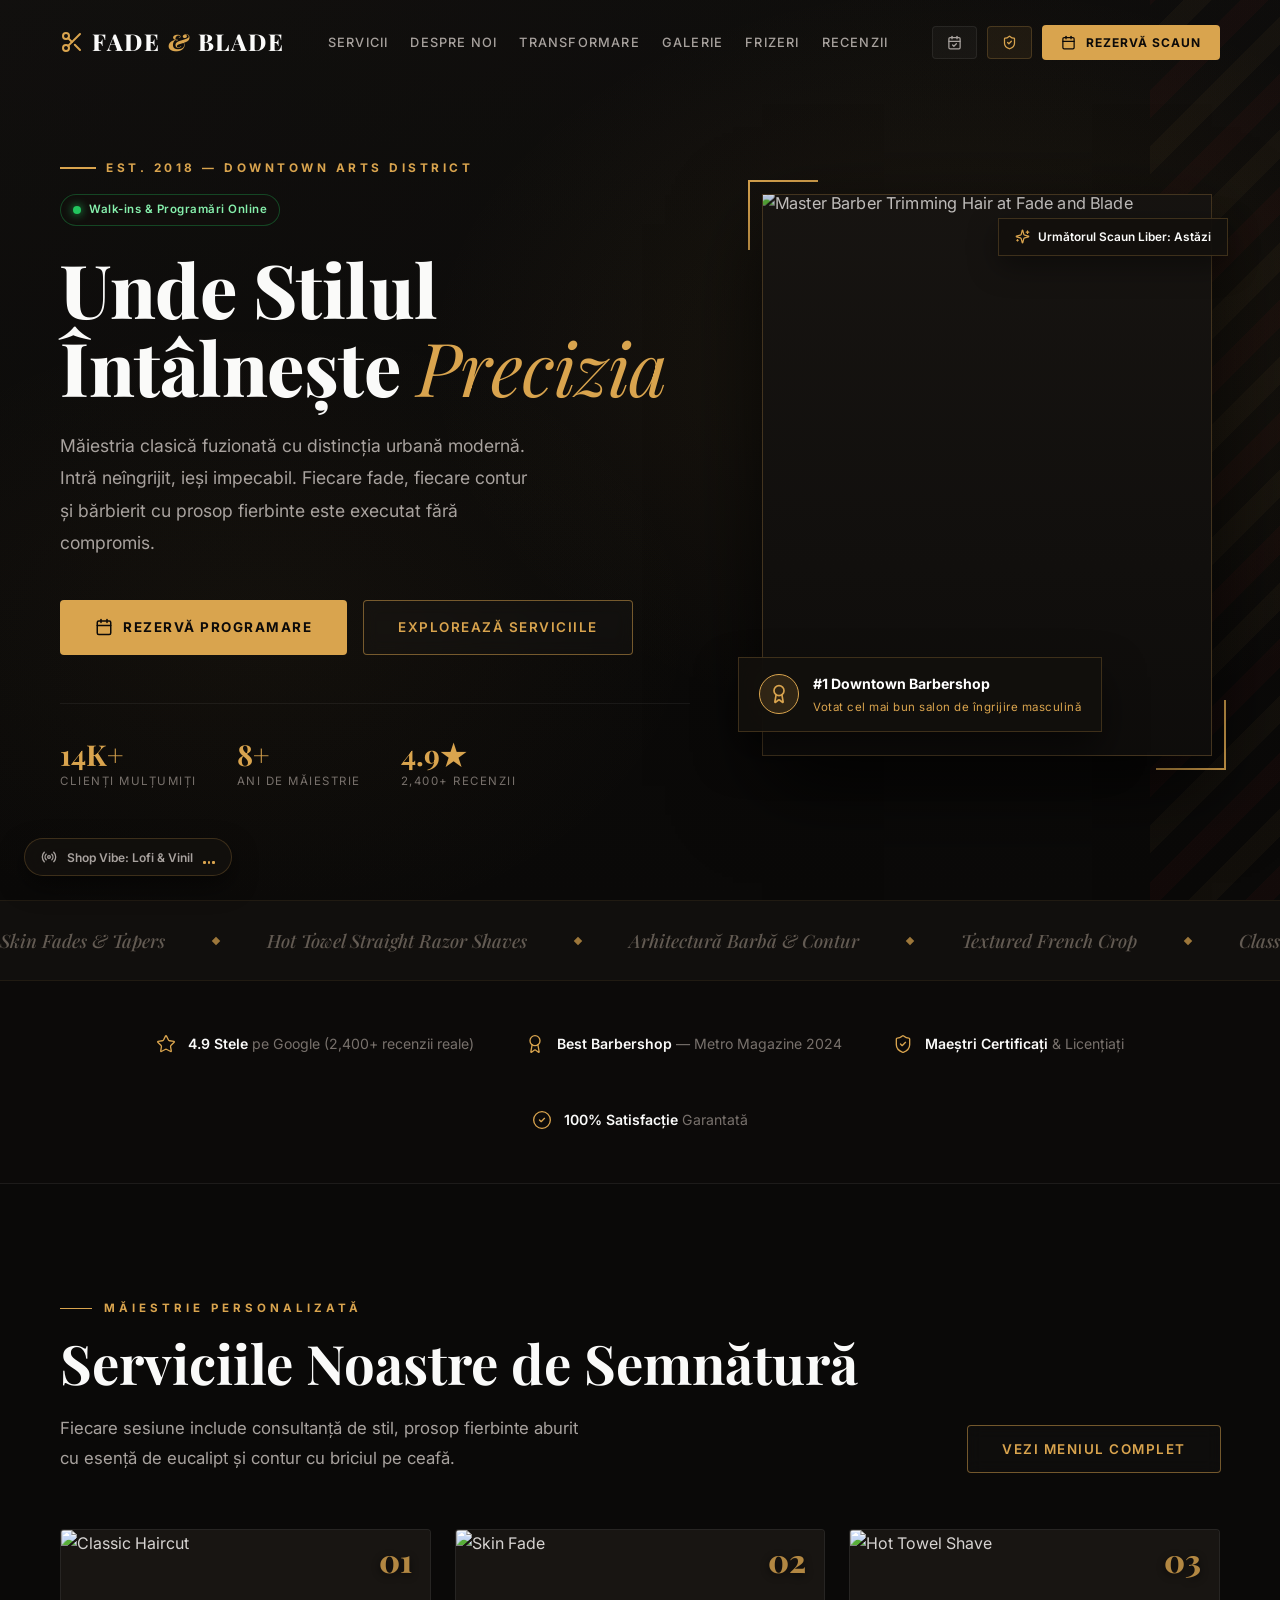
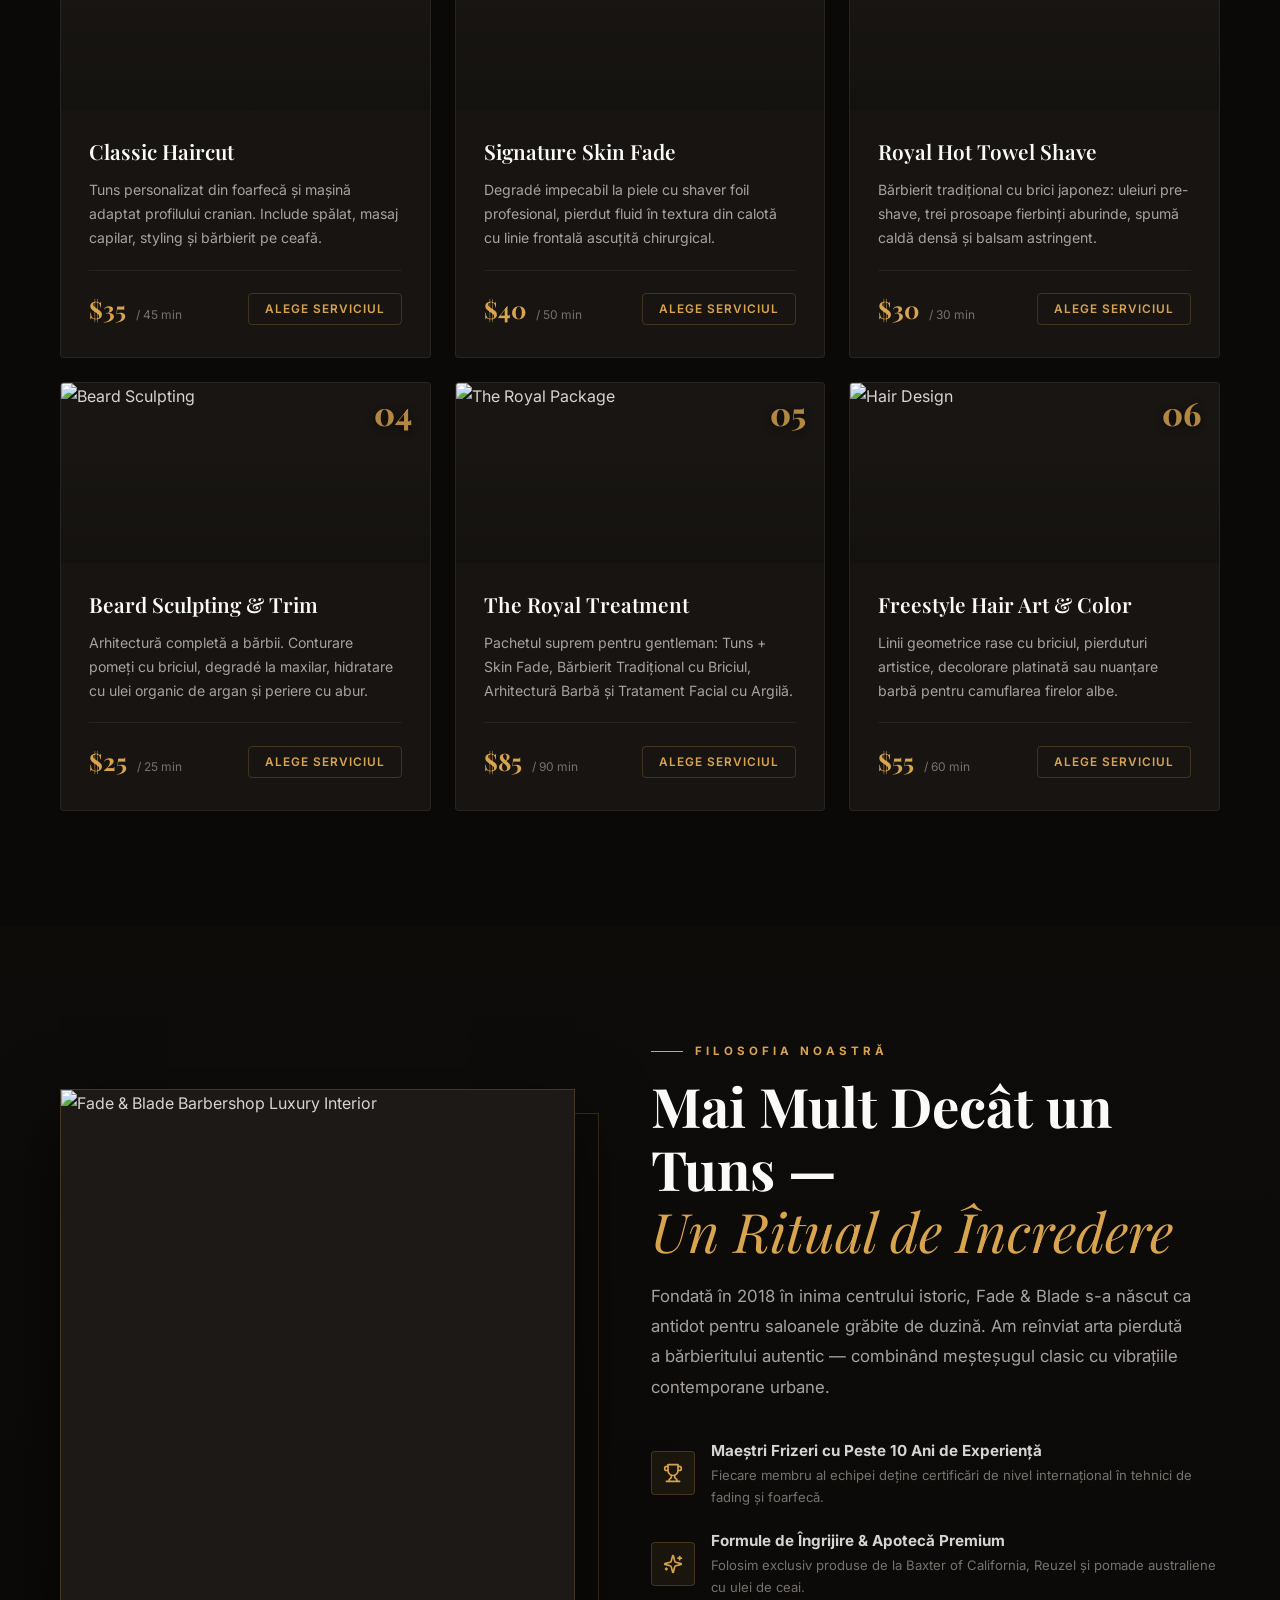
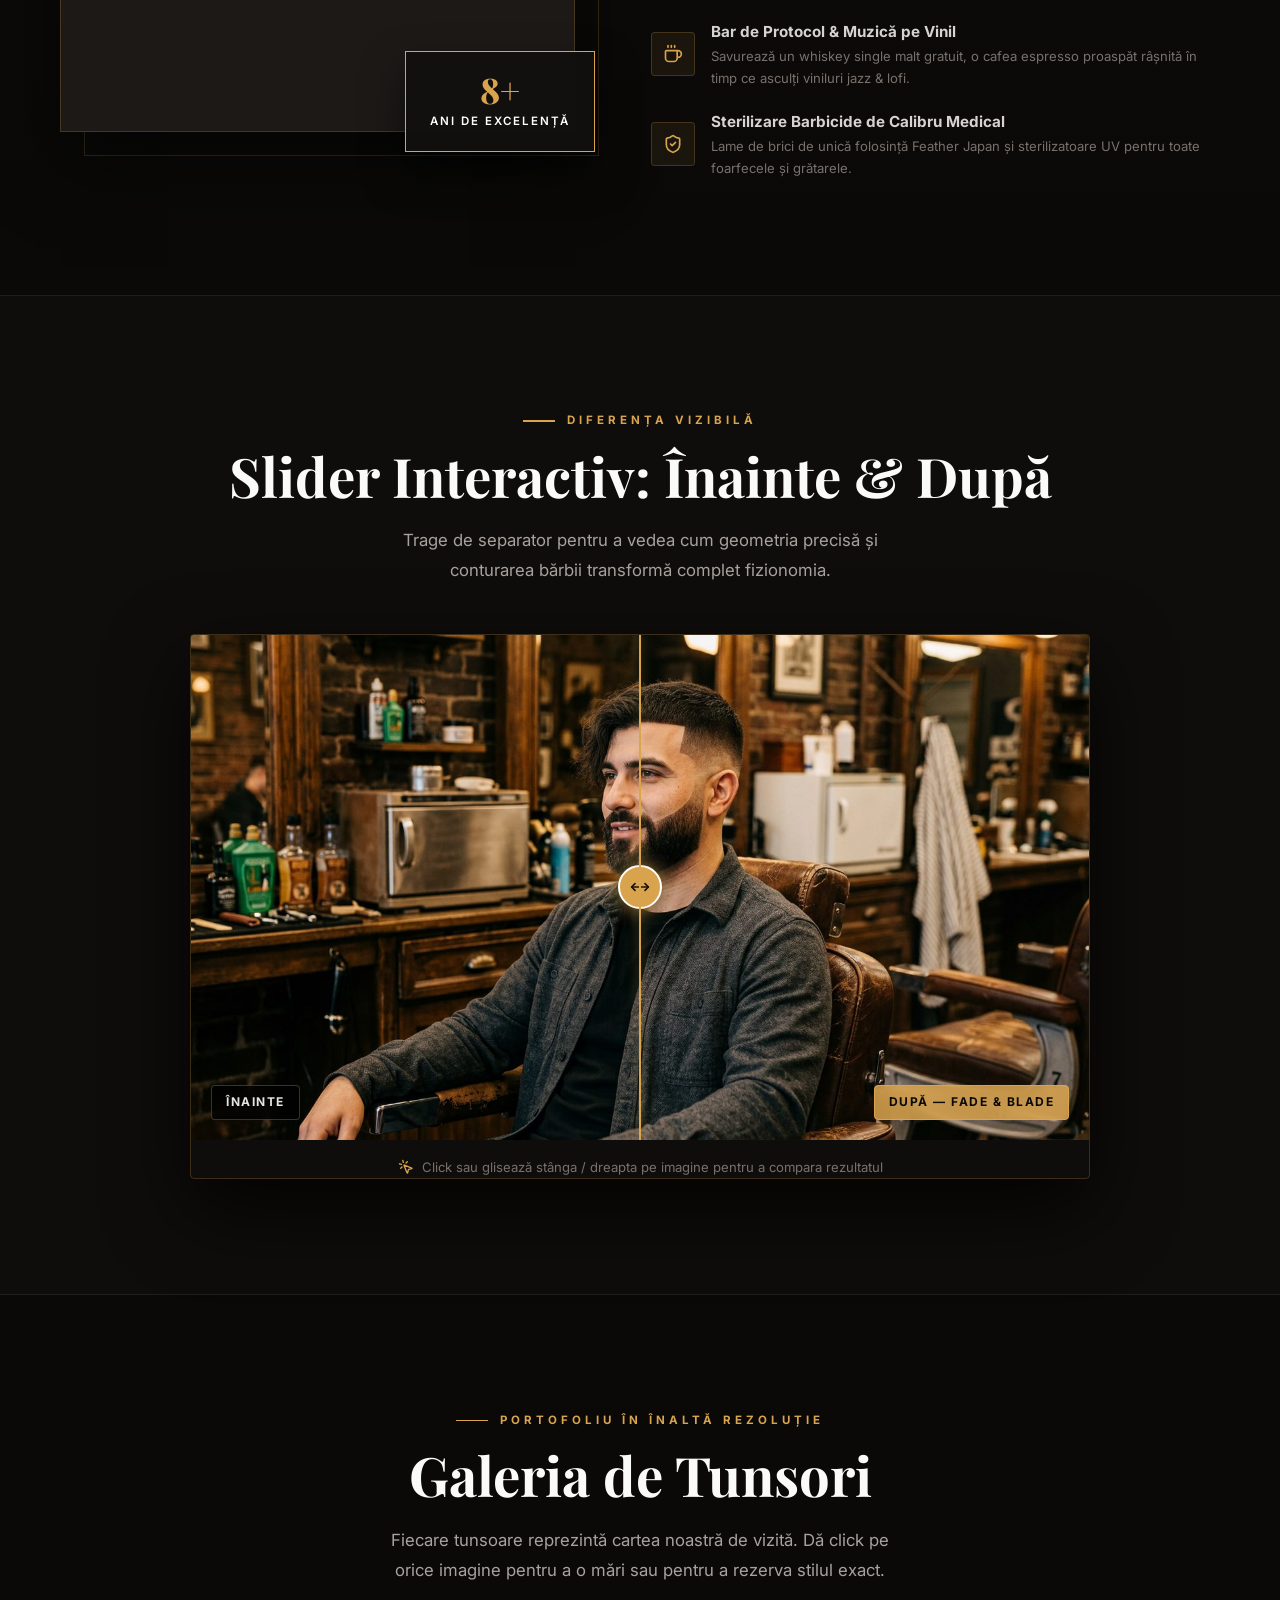
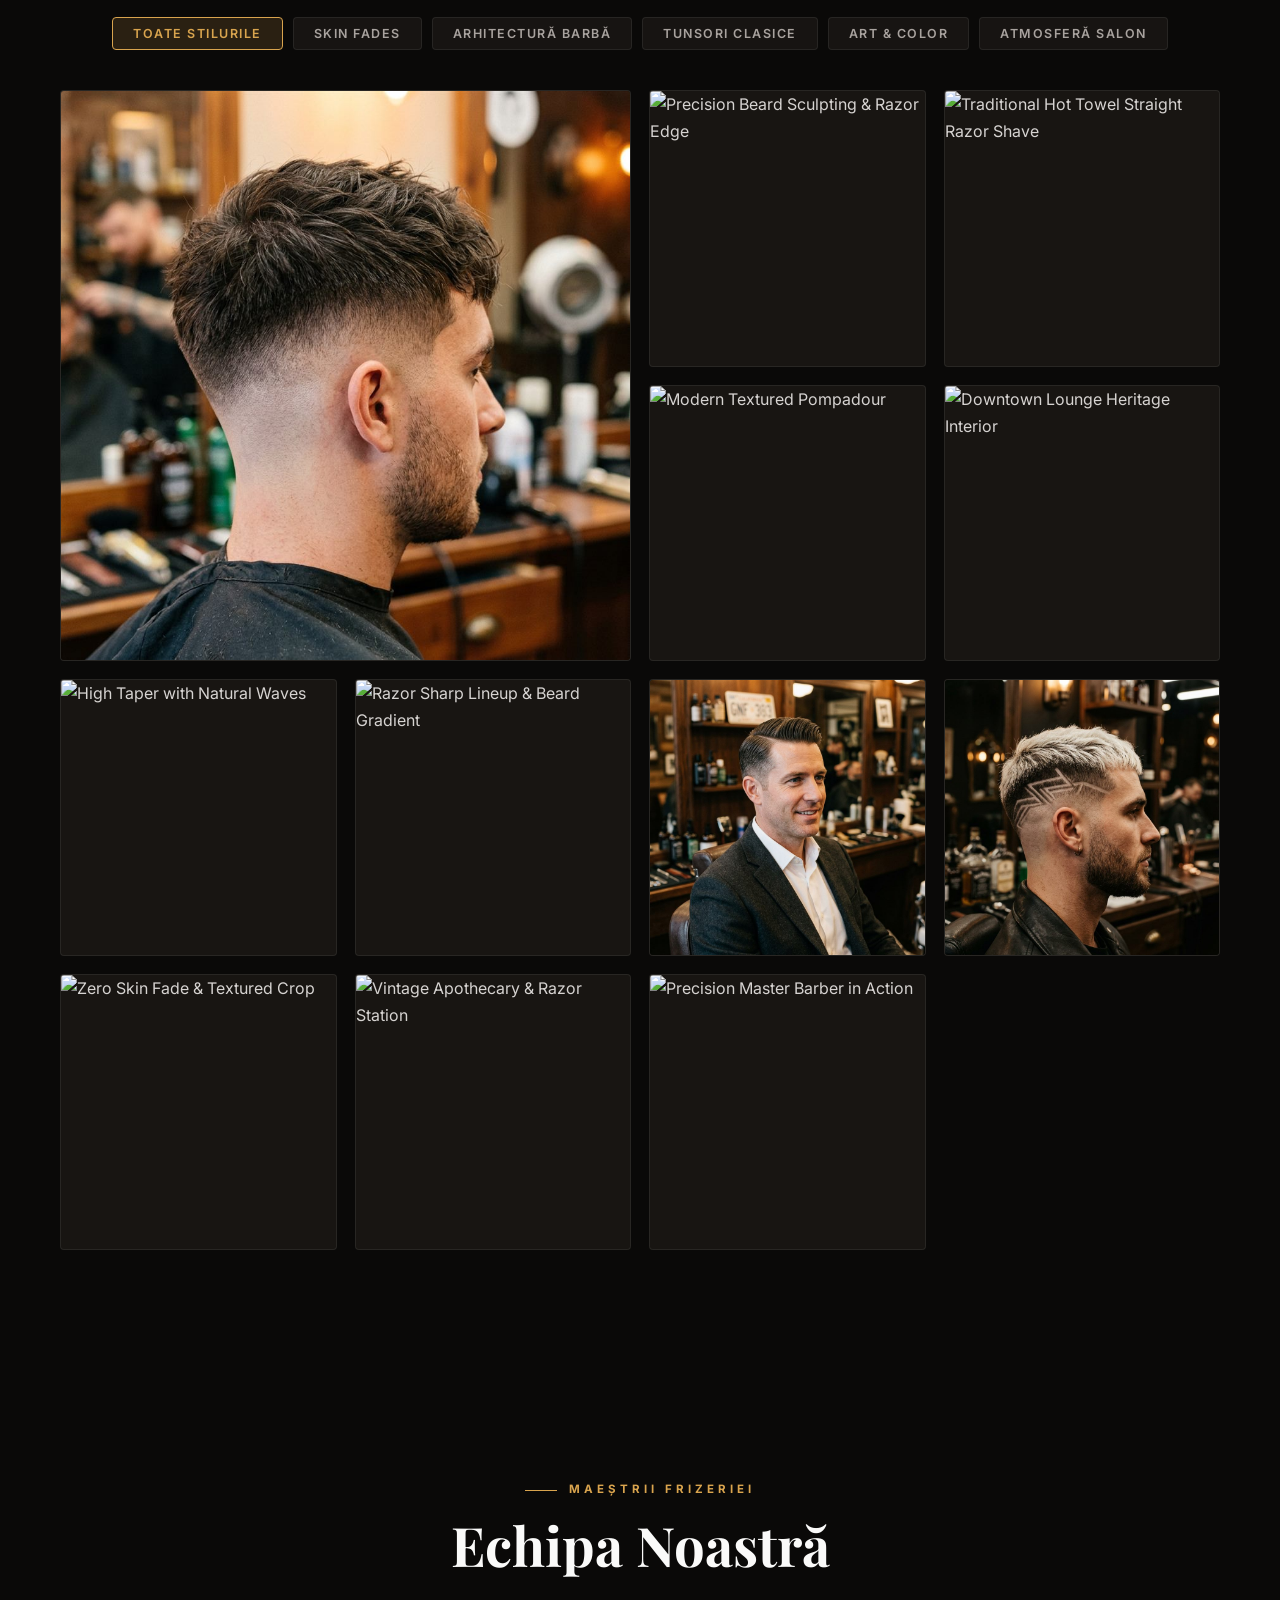
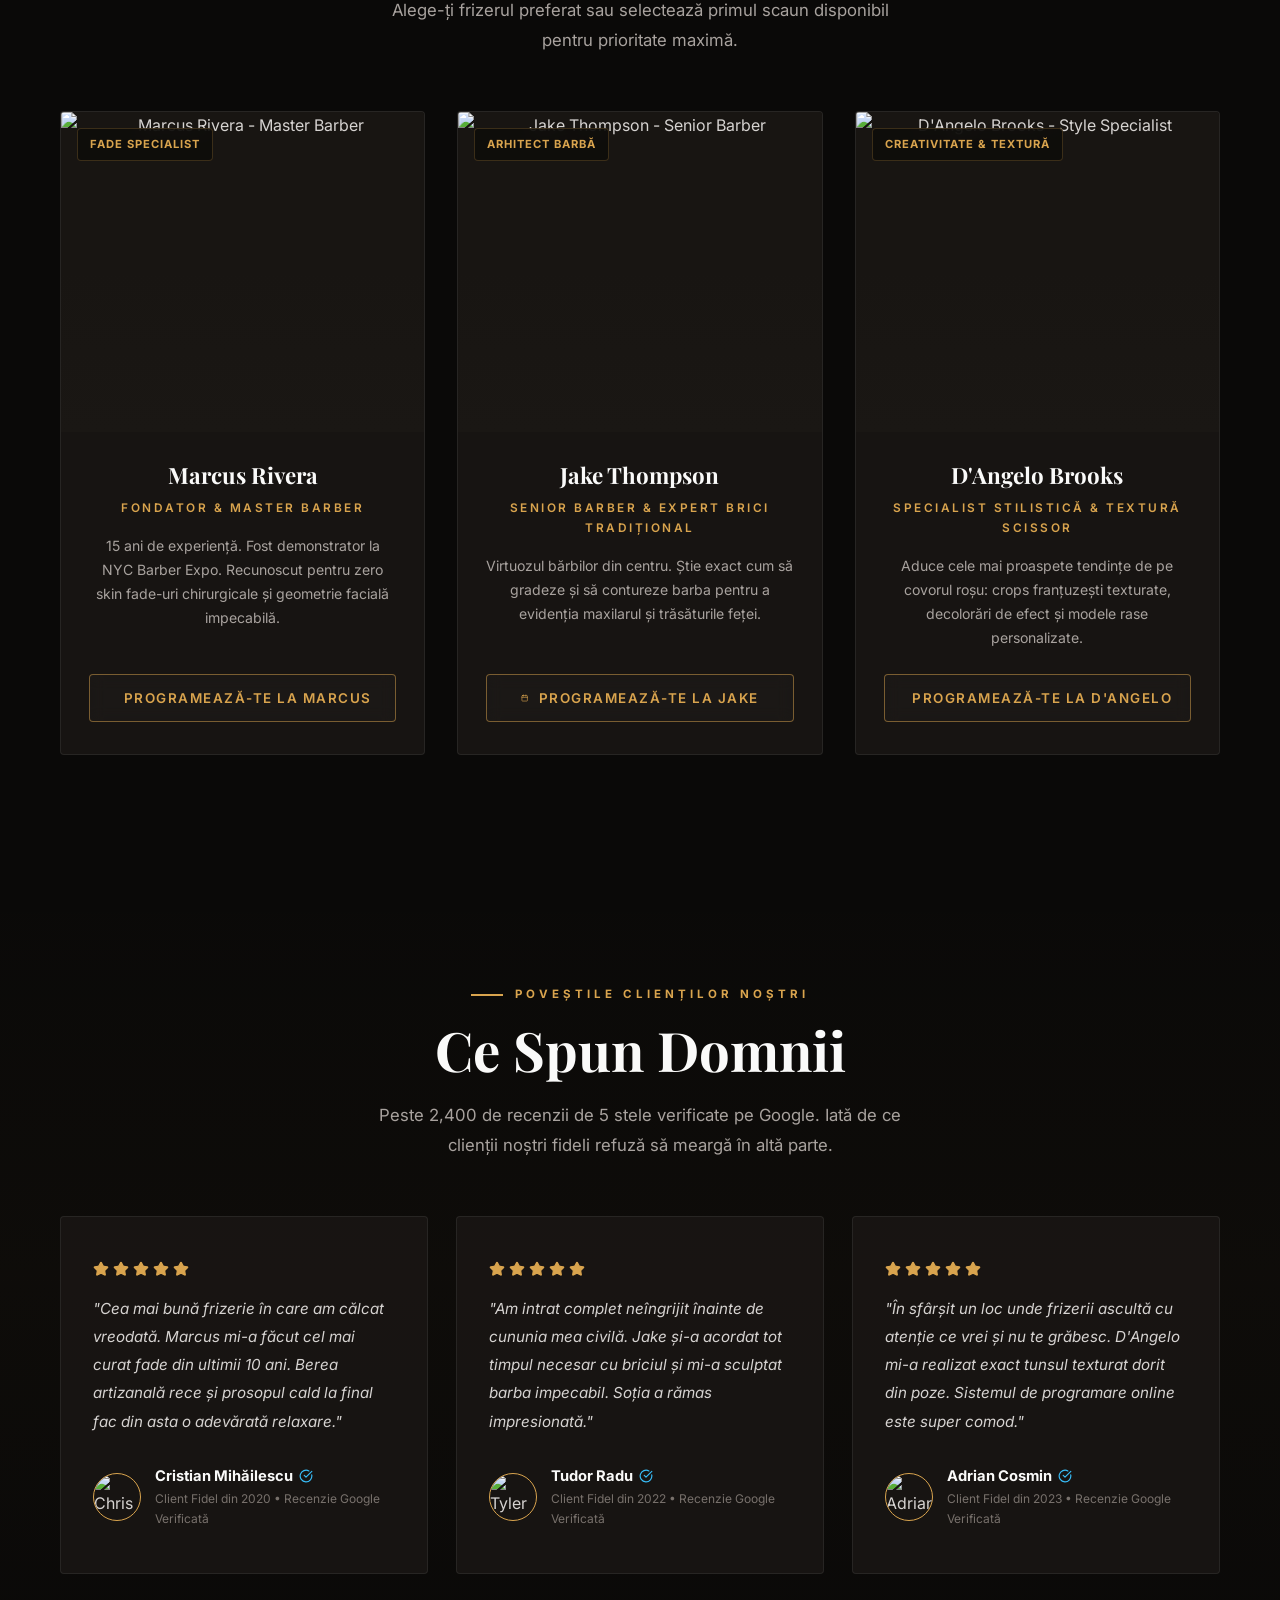
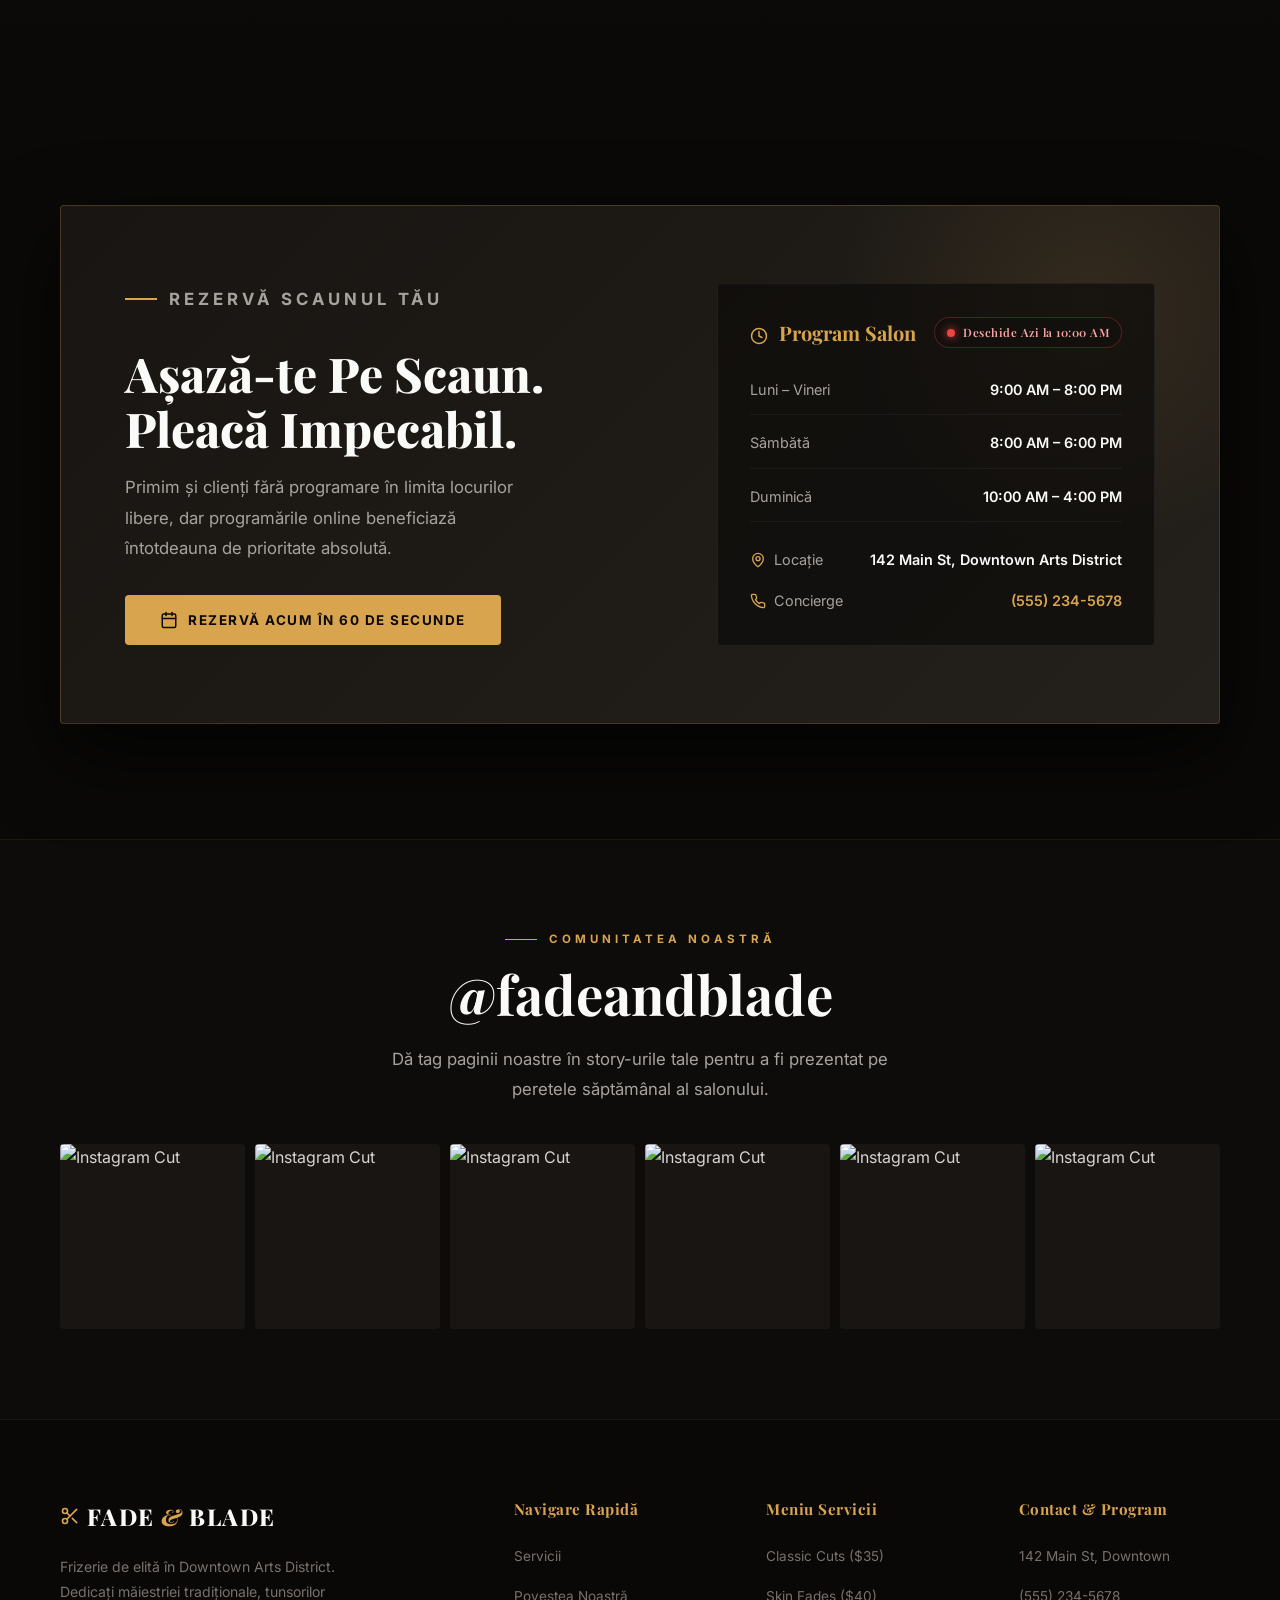
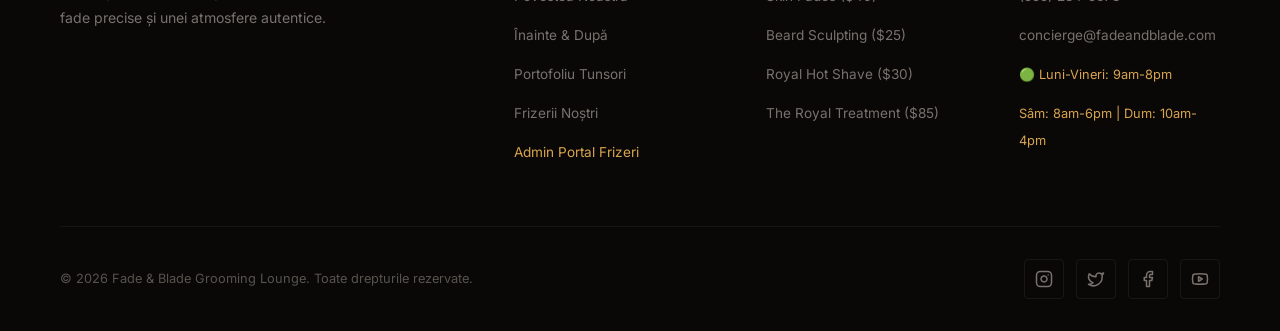
==== commit adef107d: "Fix booking, admin, responsive layout and local assets" ====
--- a/index.html
+++ b/index.html
@@ -3,15 +3,19 @@
 <head>
   <meta charset="UTF-8" />
   <meta name="viewport" content="width=device-width, initial-scale=1.0" />
+  <meta name="description" content="Fade & Blade — frizerie premium în Downtown Arts District. Tunsori, skin fade, bărbierit cu prosop fierbinte și programări online." />
+  <meta name="theme-color" content="#0c0a09" />
   <title>FADE & BLADE — Premium Barbershop & Grooming Lounge</title>
-  
+
+  <link rel="icon" type="image/svg+xml" href="images/favicon.svg" />
+
   <!-- Fonts -->
   <link rel="preconnect" href="https://fonts.googleapis.com" />
   <link rel="preconnect" href="https://fonts.gstatic.com" crossorigin />
   <link href="https://fonts.googleapis.com/css2?family=Playfair+Display:ital,wght@0,400;0,500;0,600;0,700;0,800;0,900;1,400;1,500&family=Inter:wght@300;400;500;600;700&display=swap" rel="stylesheet" />
 
-  <!-- Icons -->
-  <script src="https://unpkg.com/lucide@latest/dist/umd/lucide.js"></script>
+  <!-- Icons (local vendor build, nu depinde de CDN) -->
+  <script src="js/vendor/lucide.min.js"></script>
 
   <!-- Modular Stylesheet -->
   <link rel="stylesheet" href="css/styles.css" />
@@ -42,13 +46,13 @@
       </ul>
 
       <div class="nav-actions">
-        <button class="nav-appointments-btn" id="openMyAppointmentsBtn" title="Vezi programările mele salvate">
+        <button class="nav-appointments-btn" id="openMyAppointmentsBtn" title="Vezi programările mele salvate" aria-label="Vezi programările mele salvate">
           <i data-lucide="calendar-check" style="width:15px;height:15px"></i>
           <span>Programări</span>
           <span class="nav-appointments-badge" id="myApptCount">0</span>
         </button>
 
-        <a href="admin/" class="nav-admin-link" title="Portal Frizeri & Administrare (Useri: 1, 2, 3)">
+        <a href="admin/" class="nav-admin-link" title="Portal Frizeri & Administrare (user 1/2/3 sau admin — parola este identică cu userul)" aria-label="Portal Frizeri și Administrare">
           <i data-lucide="shield-check" style="width:15px;height:15px"></i>
           <span>Admin Portal</span>
         </a>
@@ -72,7 +76,7 @@
   <div class="mobile-nav-drawer" id="mobileNavDrawer">
     <div class="drawer-header">
       <span class="logo">FADE <span>&</span> BLADE</span>
-      <button class="drawer-close-btn" id="drawerCloseBtn"><i data-lucide="x"></i></button>
+      <button class="drawer-close-btn" id="drawerCloseBtn" aria-label="Închide meniul"><i data-lucide="x"></i></button>
     </div>
     <ul class="drawer-links">
       <li><a href="#services"><i data-lucide="scissors" style="width:16px;height:16px;color:var(--gold)"></i> Servicii</a></li>
@@ -372,16 +376,23 @@
       </div>
 
       <div class="comparison-container reveal">
-        <div class="comparison-slider" id="comparisonSlider">
+        <div class="comparison-slider"
+             id="comparisonSlider"
+             role="slider"
+             tabindex="0"
+             aria-label="Comparație înainte și după — trage sau folosește tastele stânga/dreapta"
+             aria-valuemin="0"
+             aria-valuemax="100"
+             aria-valuenow="50">
           <!-- After Image (Base) -->
           <div class="comparison-image after">
-            <img src="https://images.unsplash.com/photo-1622286342621-4bd786c2447c?auto=format&fit=crop&w=1200&q=80" alt="După: Tuns Fade și Barbă Conturată" />
+            <img src="images/transformare-dupa.jpg" alt="După: Tuns Fade și Barbă Conturată" />
             <div class="comparison-badge after-badge">DUPĂ — FADE & BLADE</div>
           </div>
 
           <!-- Before Image (Overlay clipped) -->
           <div class="comparison-image before" id="comparisonBefore">
-            <img src="https://images.unsplash.com/photo-1506794778202-cad84cf45f1d?auto=format&fit=crop&w=1200&q=80" alt="Înainte de Tuns" />
+            <img src="images/transformare-inainte.jpg" alt="Înainte de Tuns" />
             <div class="comparison-badge before-badge">ÎNAINTE</div>
           </div>
 
@@ -428,8 +439,8 @@
   </section>
 
   <!-- ═══════════════════ LIGHTBOX MODAL ═══════════════════ -->
-  <div class="lightbox-modal" id="lightboxModal">
-    <button class="lightbox-close" onclick="closeLightbox()"><i data-lucide="x"></i></button>
+  <div class="lightbox-modal" id="lightboxModal" role="dialog" aria-modal="true" aria-label="Previzualizare imagine galerie">
+    <button class="lightbox-close" onclick="closeLightbox()" aria-label="Închide previzualizarea"><i data-lucide="x"></i></button>
     <div class="lightbox-content">
       <div class="lightbox-img-wrap">
         <img id="lightboxImg" src="" alt="Zoomed Barbershop Look" />
@@ -725,7 +736,7 @@
   </footer>
 
   <!-- ═══════════════════ AMBIENT AUDIO WIDGET ═══════════════════ -->
-  <button class="soundscape-toggle" id="soundscapeBtn">
+  <button class="soundscape-toggle" id="soundscapeBtn" aria-pressed="false" aria-label="Comută muzica ambient a salonului">
     <i data-lucide="radio" style="width:16px;height:16px"></i>
     <span id="soundscapeLabel">Shop Vibe: Lofi & Vinil</span>
     <div class="soundscape-eq">
@@ -744,14 +755,14 @@
   </div>
 
   <!-- ═══════════════════ INTERACTIVE BOOKING MODAL ═══════════════════ -->
-  <div class="modal-overlay" id="bookingModal">
+  <div class="modal-overlay" id="bookingModal" role="dialog" aria-modal="true" aria-labelledby="bookingModalTitle">
     <div class="booking-modal-box">
       <div class="modal-header">
         <div style="display:flex;align-items:center;gap:10px">
           <i data-lucide="scissors" style="width:20px;height:20px;color:var(--gold)"></i>
-          <h3>Rezervă Scaunul Tău</h3>
-        </div>
-        <button class="modal-close-btn" onclick="closeBookingModal()"><i data-lucide="x"></i></button>
+          <h3 id="bookingModalTitle">Rezervă Scaunul Tău</h3>
+        </div>
+        <button class="modal-close-btn" onclick="closeBookingModal()" aria-label="Închide rezervarea"><i data-lucide="x"></i></button>
       </div>
 
       <!-- Stepper Indicator -->
@@ -768,42 +779,42 @@
         <div class="step-pane active" id="stepPane1">
           <p style="font-size:0.85rem;color:var(--text-muted);margin-bottom:16px">Selectează serviciul dorit pentru vizita ta:</p>
           <div class="choice-grid">
-            <div class="choice-card selected" onclick="selectService('Classic Haircut', 35, '45 min', this)">
+            <div class="choice-card selected" data-service="Classic Haircut" role="button" tabindex="0" aria-pressed="true" onclick="selectService('Classic Haircut', 35, '45 min', this)">
               <div>
                 <h4>Classic Haircut</h4>
                 <p>Spălat, tuns foarfecă & styling</p>
               </div>
               <div class="price">$35</div>
             </div>
-            <div class="choice-card" onclick="selectService('Signature Skin Fade', 40, '50 min', this)">
+            <div class="choice-card" data-service="Signature Skin Fade" role="button" tabindex="0" aria-pressed="false" onclick="selectService('Signature Skin Fade', 40, '50 min', this)">
               <div>
                 <h4>Signature Skin Fade</h4>
                 <p>Pierdut la piele cu shaver foil</p>
               </div>
               <div class="price">$40</div>
             </div>
-            <div class="choice-card" onclick="selectService('Royal Hot Towel Shave', 30, '30 min', this)">
+            <div class="choice-card" data-service="Royal Hot Towel Shave" role="button" tabindex="0" aria-pressed="false" onclick="selectService('Royal Hot Towel Shave', 30, '30 min', this)">
               <div>
                 <h4>Royal Hot Towel Shave</h4>
                 <p>Brici clasic & prosoape fierbinți</p>
               </div>
               <div class="price">$30</div>
             </div>
-            <div class="choice-card" onclick="selectService('Beard Sculpting', 25, '25 min', this)">
+            <div class="choice-card" data-service="Beard Sculpting" role="button" tabindex="0" aria-pressed="false" onclick="selectService('Beard Sculpting', 25, '25 min', this)">
               <div>
                 <h4>Beard Sculpting</h4>
                 <p>Arhitectură barbă & uleiuri hidratante</p>
               </div>
               <div class="price">$25</div>
             </div>
-            <div class="choice-card" onclick="selectService('The Royal Treatment', 85, '90 min', this)">
+            <div class="choice-card" data-service="The Royal Treatment" role="button" tabindex="0" aria-pressed="false" onclick="selectService('The Royal Treatment', 85, '90 min', this)">
               <div>
                 <h4>The Royal Treatment</h4>
                 <p>Tuns + Bărbierit + Barbă + Argilă</p>
               </div>
               <div class="price">$85</div>
             </div>
-            <div class="choice-card" onclick="selectService('Freestyle Hair Art & Color', 55, '60 min', this)">
+            <div class="choice-card" data-service="Freestyle Hair Art & Color" role="button" tabindex="0" aria-pressed="false" onclick="selectService('Freestyle Hair Art & Color', 55, '60 min', this)">
               <div>
                 <h4>Freestyle Hair Art & Color</h4>
                 <p>Desene geometrice & nuanțare</p>
@@ -817,7 +828,7 @@
         <div class="step-pane" id="stepPane2">
           <p style="font-size:0.85rem;color:var(--text-muted);margin-bottom:16px">Selectează frizerul preferat sau primul scaun disponibil:</p>
           <div style="display:flex;flex-direction:column;gap:12px">
-            <div class="barber-modal-card selected" onclick="selectBarber('First Available Master Barber', 'Any Chair', this)">
+            <div class="barber-modal-card selected" data-barber="First Available Master Barber" role="button" tabindex="0" aria-pressed="true" onclick="selectBarber('First Available Master Barber', 'Any Chair', this)">
               <div class="barber-modal-avatar" style="display:flex;align-items:center;justify-content:center;background:#24201b">
                 <i data-lucide="zap" style="color:var(--gold);width:22px;height:22px"></i>
               </div>
@@ -827,7 +838,7 @@
               </div>
             </div>
 
-            <div class="barber-modal-card" onclick="selectBarber('Marcus Rivera', 'Head Barber / Fade Specialist', this)">
+            <div class="barber-modal-card" data-barber="Marcus Rivera" role="button" tabindex="0" aria-pressed="false" onclick="selectBarber('Marcus Rivera', 'Head Barber / Fade Specialist', this)">
               <div class="barber-modal-avatar">
                 <img src="https://images.unsplash.com/photo-1500648767791-00dcc994a43e?auto=format&fit=crop&w=120&q=80" alt="Marcus" />
               </div>
@@ -837,7 +848,7 @@
               </div>
             </div>
 
-            <div class="barber-modal-card" onclick="selectBarber('Jake Thompson', 'Senior Barber / Beard Sculptor', this)">
+            <div class="barber-modal-card" data-barber="Jake Thompson" role="button" tabindex="0" aria-pressed="false" onclick="selectBarber('Jake Thompson', 'Senior Barber / Beard Sculptor', this)">
               <div class="barber-modal-avatar">
                 <img src="https://images.unsplash.com/photo-1519085360753-af0119f7cbe7?auto=format&fit=crop&w=120&q=80" alt="Jake" />
               </div>
@@ -847,7 +858,7 @@
               </div>
             </div>
 
-            <div class="barber-modal-card" onclick="selectBarber('D\'Angelo Brooks', 'Style & Creative Specialist', this)">
+            <div class="barber-modal-card" data-barber="D'Angelo Brooks" role="button" tabindex="0" aria-pressed="false" onclick="selectBarber('D\'Angelo Brooks', 'Style & Creative Specialist', this)">
               <div class="barber-modal-avatar">
                 <img src="https://images.unsplash.com/photo-1501196354995-cbb51c65aaea?auto=format&fit=crop&w=120&q=80" alt="D'Angelo" />
               </div>
@@ -949,14 +960,14 @@
   </div>
 
   <!-- ═══════════════════ MY APPOINTMENTS MODAL ═══════════════════ -->
-  <div class="modal-overlay" id="myAppointmentsModal">
+  <div class="modal-overlay" id="myAppointmentsModal" role="dialog" aria-modal="true" aria-labelledby="myAppointmentsTitle">
     <div class="booking-modal-box" style="max-width:540px">
       <div class="modal-header">
         <div style="display:flex;align-items:center;gap:10px">
           <i data-lucide="calendar-check" style="width:20px;height:20px;color:var(--gold)"></i>
-          <h3>Programările Tale Active</h3>
-        </div>
-        <button class="modal-close-btn" onclick="closeMyAppointments()"><i data-lucide="x"></i></button>
+          <h3 id="myAppointmentsTitle">Programările Tale Active</h3>
+        </div>
+        <button class="modal-close-btn" onclick="closeMyAppointments()" aria-label="Închide programările mele"><i data-lucide="x"></i></button>
       </div>
       <div class="modal-body">
         <div id="appointmentsList" class="appointments-list">
@@ -969,7 +980,8 @@
     </div>
   </div>
 
-  <!-- Application Script -->
+  <!-- Application Scripts (core must load before app) -->
+  <script src="js/core.js"></script>
   <script src="js/app.js"></script>
 </body>
 </html>
--- a/css/styles.css
+++ b/css/styles.css
@@ -291,21 +291,21 @@
   align-items: center;
   justify-content: space-between;
   height: 84px;
-  gap: 20px;
+  gap: 12px;
 }
 
 .nav-brand-group {
   display: flex;
   align-items: center;
-  gap: 16px;
+  gap: 12px;
   flex-shrink: 0;
 }
 
 .logo {
   font-family: var(--font-heading);
-  font-size: 1.55rem;
+  font-size: 1.45rem;
   font-weight: 800;
-  letter-spacing: 2px;
+  letter-spacing: 1.5px;
   color: var(--text-primary);
   display: flex;
   align-items: center;
@@ -320,7 +320,7 @@
 
 .nav-links {
   display: flex;
-  gap: 28px;
+  gap: 22px;
   align-items: center;
 }
 
@@ -361,8 +361,25 @@
 .nav-actions {
   display: flex;
   align-items: center;
-  gap: 12px;
+  gap: 10px;
   flex-shrink: 0;
+}
+
+/* The compact navigation keeps every action visible inside the 1240px
+   container: status is shown in the hero / booking panel, while secondary
+   links become icon-only with accessible labels. */
+.nav-brand-group .live-status-pill {
+  display: none;
+}
+
+.nav-appointments-btn > span:not(.nav-appointments-badge),
+.nav-admin-link > span {
+  display: none;
+}
+
+.nav-appointments-btn,
+.nav-admin-link {
+  padding: 8px 10px;
 }
 
 .nav-appointments-btn {
@@ -455,7 +472,8 @@
   border-left: 1px solid var(--border-gold);
   z-index: 1999;
   transform: translateX(100%);
-  transition: transform 0.4s var(--ease-spring);
+  visibility: hidden;
+  transition: transform 0.4s var(--ease-spring), visibility 0.4s ease;
   display: flex;
   flex-direction: column;
   padding: 24px;
@@ -464,6 +482,7 @@
 
 .mobile-nav-drawer.active {
   transform: translateX(0);
+  visibility: visible;
 }
 
 .drawer-header {
@@ -1411,13 +1430,15 @@
   justify-content: center;
   opacity: 0;
   pointer-events: none;
-  transition: opacity 0.4s ease;
+  visibility: hidden;
+  transition: opacity 0.4s ease, visibility 0.4s ease;
   padding: 24px;
 }
 
 .lightbox-modal.active {
   opacity: 1;
   pointer-events: auto;
+  visibility: visible;
 }
 
 .lightbox-content {
@@ -1732,6 +1753,7 @@
 .booking-content {
   position: relative;
   z-index: 1;
+  min-width: 0;
 }
 
 .booking-content h2 {
@@ -1757,6 +1779,7 @@
   display: flex;
   flex-direction: column;
   gap: 16px;
+  min-width: 0;
   background: rgba(14, 12, 10, 0.7);
   padding: 32px;
   border: 1px solid rgba(255, 255, 255, 0.06);
@@ -2039,13 +2062,15 @@
   justify-content: center;
   opacity: 0;
   pointer-events: none;
-  transition: opacity 0.35s ease;
+  visibility: hidden;
+  transition: opacity 0.35s ease, visibility 0.35s ease;
   padding: 20px;
 }
 
 .modal-overlay.active {
   opacity: 1;
   pointer-events: auto;
+  visibility: visible;
 }
 
 .booking-modal-box {
@@ -2455,10 +2480,167 @@
   transform: translateY(0);
 }
 
+/* ── Fixes & component states ────────────────────────────────────────────── */
+
+/* Comparison slider: the "before" layer must be full width and clipped,
+   otherwise the clip-path percentage applies to half of the image. */
+.comparison-image.before {
+  width: 100%;
+  border-right: none;
+  clip-path: inset(0 50% 0 0);
+  will-change: clip-path;
+}
+
+.comparison-image.before img {
+  width: 100%;
+  max-width: none;
+}
+
+.comparison-handle::before {
+  content: "";
+  position: absolute;
+  top: 0;
+  bottom: 0;
+  left: 50%;
+  width: 2px;
+  transform: translateX(-1px);
+  background: var(--gold);
+  box-shadow: 0 0 12px rgba(217, 164, 78, 0.65);
+}
+
+.comparison-slider:focus-visible {
+  outline: 2px solid var(--gold);
+  outline-offset: 4px;
+}
+
+/* Scroll lock for open overlays */
+body.no-scroll {
+  overflow: hidden;
+}
+
+/* Slot states */
+.time-slot {
+  min-height: 52px;
+}
+
+.time-slot.closed,
+.time-slot.past {
+  background: rgba(255, 255, 255, 0.02);
+  border-color: rgba(255, 255, 255, 0.05);
+  color: #716c68;
+  cursor: not-allowed;
+  opacity: 0.55;
+  pointer-events: none;
+}
+
+.time-slot.past {
+  opacity: 0.4;
+}
+
+.slot-badge-booked,
+.slot-badge-closed,
+.slot-badge-past {
+  display: block;
+  font-size: 0.62rem;
+  font-weight: 700;
+  letter-spacing: 0.5px;
+  text-transform: uppercase;
+  margin-top: 3px;
+}
+
+.slot-badge-booked { color: #ef4444; }
+.slot-badge-closed { color: #78716c; }
+.slot-badge-past { color: #f59e0b; }
+
+.slots-empty {
+  grid-column: 1 / -1;
+  padding: 22px 18px;
+  text-align: center;
+  font-size: 0.82rem;
+  color: var(--text-dim);
+  background: rgba(255, 255, 255, 0.02);
+  border: 1px dashed var(--border);
+  border-radius: var(--radius-sm);
+}
+
+/* Dynamic gallery empty state */
+.gallery-empty {
+  grid-column: 1 / -1;
+  padding: 60px 24px;
+  text-align: center;
+  color: var(--text-dim);
+  background: rgba(255, 255, 255, 0.02);
+  border: 1px dashed var(--border);
+  border-radius: var(--radius-sm);
+}
+
+.gallery-empty svg {
+  width: 36px;
+  height: 36px;
+  margin-bottom: 10px;
+  color: var(--gold);
+}
+
+/* My appointments details */
+.appointment-item {
+  gap: 16px;
+}
+
+.appointment-service {
+  color: #ffffff;
+  font-weight: 700;
+  font-size: 0.92rem;
+}
+
+.appointment-meta {
+  color: var(--gold);
+  font-size: 0.8rem;
+  margin: 3px 0 5px;
+}
+
+.appointment-details {
+  color: var(--text-dim);
+  font-size: 0.74rem;
+}
+
+.appointment-status {
+  color: #86efac;
+  font-weight: 600;
+}
+
+.appointments-empty {
+  text-align: center;
+  padding: 40px 20px;
+  color: var(--text-dim);
+  border: 1px dashed var(--border);
+  border-radius: var(--radius-sm);
+}
+
+.appointments-empty svg {
+  width: 34px;
+  height: 34px;
+  margin-bottom: 10px;
+  color: var(--gold);
+}
+
+/* Keyboard focus */
+.choice-card:focus-visible,
+.barber-modal-card:focus-visible,
+.time-slot:focus-visible,
+.gallery-item:focus-visible,
+.social-item:focus-visible,
+.filter-btn:focus-visible,
+.service-card:focus-visible,
+.soundscape-toggle:focus-visible {
+  outline: 2px solid var(--gold);
+  outline-offset: 3px;
+}
+
 /* ── Responsive Breakpoints ──────────────────────────────────────────────── */
 @media (max-width: 1100px) {
   .nav-links { gap: 18px; }
   .nav-links a { font-size: 0.75rem; }
+  .nav-cta { display: none; }
   .live-status-pill { font-size: 0.68rem; padding: 4px 8px; }
 }
 
@@ -2477,6 +2659,7 @@
 
 @media (max-width: 768px) {
   .nav-brand-group .live-status-pill { display: none; }
+  .nav-admin-link { display: none; }
   .nav-cta { display: none; }
   .mobile-cta { display: block; }
   body { padding-bottom: 74px; }
@@ -2499,6 +2682,12 @@
     gap: 48px;
   }
   .about-image { max-width: 360px; margin: 0 auto; }
+  .about-image-wrap::after {
+    top: 14px;
+    left: 14px;
+    right: -14px;
+    bottom: -14px;
+  }
   .about-experience-card { right: 0; bottom: -16px; }
 
   .services-grid { grid-template-columns: 1fr; }
@@ -2510,20 +2699,80 @@
   .booking-box {
     grid-template-columns: 1fr;
     text-align: center;
+    padding: 48px 28px;
   }
   .booking-content p { margin: 0 auto 32px; }
+  .hours-title {
+    flex-wrap: wrap;
+    justify-content: center;
+    gap: 10px;
+  }
+  .hours-row {
+    flex-wrap: wrap;
+    gap: 4px 16px;
+    text-align: left;
+  }
   
   .footer-grid { grid-template-columns: 1fr 1fr; }
   .section-label { justify-content: center; }
   .trust-bar .container { gap: 16px; }
   .choice-grid { grid-template-columns: 1fr; }
   .slots-grid { grid-template-columns: repeat(3, 1fr); }
-  .soundscape-toggle { bottom: 84px; left: 16px; }
+  /* The floating ambient-sound control would overlap cards and the fixed
+     mobile CTA on narrow screens; it stays available on desktop. */
+  .soundscape-toggle { display: none; }
 }
 
 @media (max-width: 480px) {
   .footer-grid { grid-template-columns: 1fr; }
   .slots-grid { grid-template-columns: repeat(2, 1fr); }
   .social-grid { grid-template-columns: repeat(2, 1fr); }
+  .booking-box { padding: 36px 20px; }
   .booking-hours { padding: 20px; }
-}
+  .booking-content .btn {
+    width: 100%;
+    white-space: normal;
+    line-height: 1.5;
+    padding: 14px 18px;
+    letter-spacing: 1px;
+  }
+  .appointment-item { flex-direction: column; align-items: flex-start; gap: 12px; }
+  .cancel-appt-btn { width: 100%; }
+
+  .navbar .container { gap: 8px; }
+  .logo { font-size: 1.28rem; letter-spacing: 1px; }
+  .nav-appointments-btn { padding: 8px 9px; }
+
+  .hero-buttons {
+    flex-direction: column;
+    align-items: stretch;
+    gap: 12px;
+  }
+  .hero-buttons .btn {
+    width: 100%;
+    white-space: normal;
+    padding: 14px 18px;
+  }
+
+  .soundscape-toggle {
+    width: 42px;
+    height: 42px;
+    padding: 0;
+    justify-content: center;
+    border-radius: 50%;
+  }
+  .soundscape-toggle #soundscapeLabel,
+  .soundscape-toggle .soundscape-eq { display: none; }
+
+  .modal-footer { flex-direction: column-reverse; align-items: stretch; gap: 10px; }
+  .modal-footer > div { flex-direction: column; align-items: stretch; gap: 10px; }
+  .modal-footer .btn { width: 100%; }
+  #modalSummaryText { text-align: center; }
+  #prevStepBtn[style*="visibility: hidden"] { display: none; }
+
+  .modal-stepper { overflow-x: visible; }
+  .step-item { flex: 1 1 0; min-width: 0; font-size: 0.58rem; padding: 9px 3px; letter-spacing: 0; }
+  .booking-modal-box { max-height: 94vh; }
+  .modal-body { padding: 20px; }
+  .time-slot { font-size: 0.76rem; padding: 10px 6px; }
+}
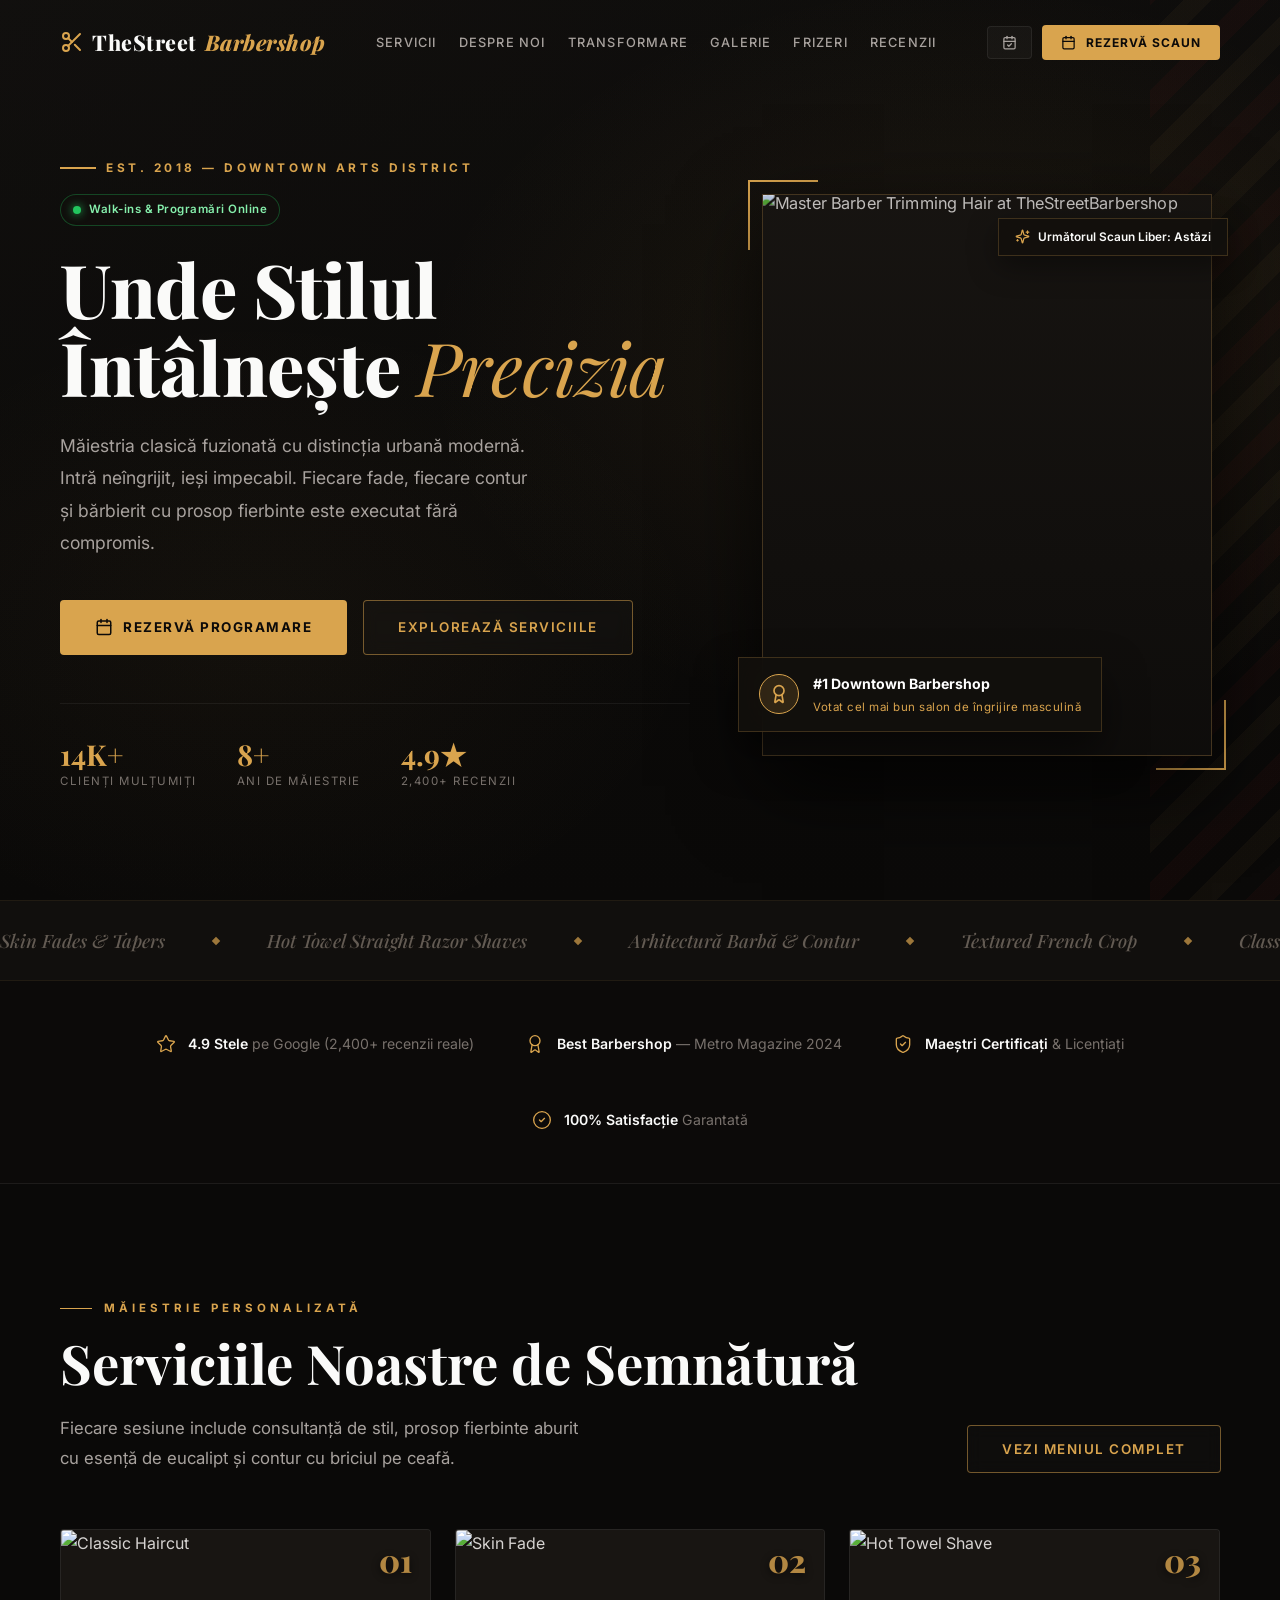
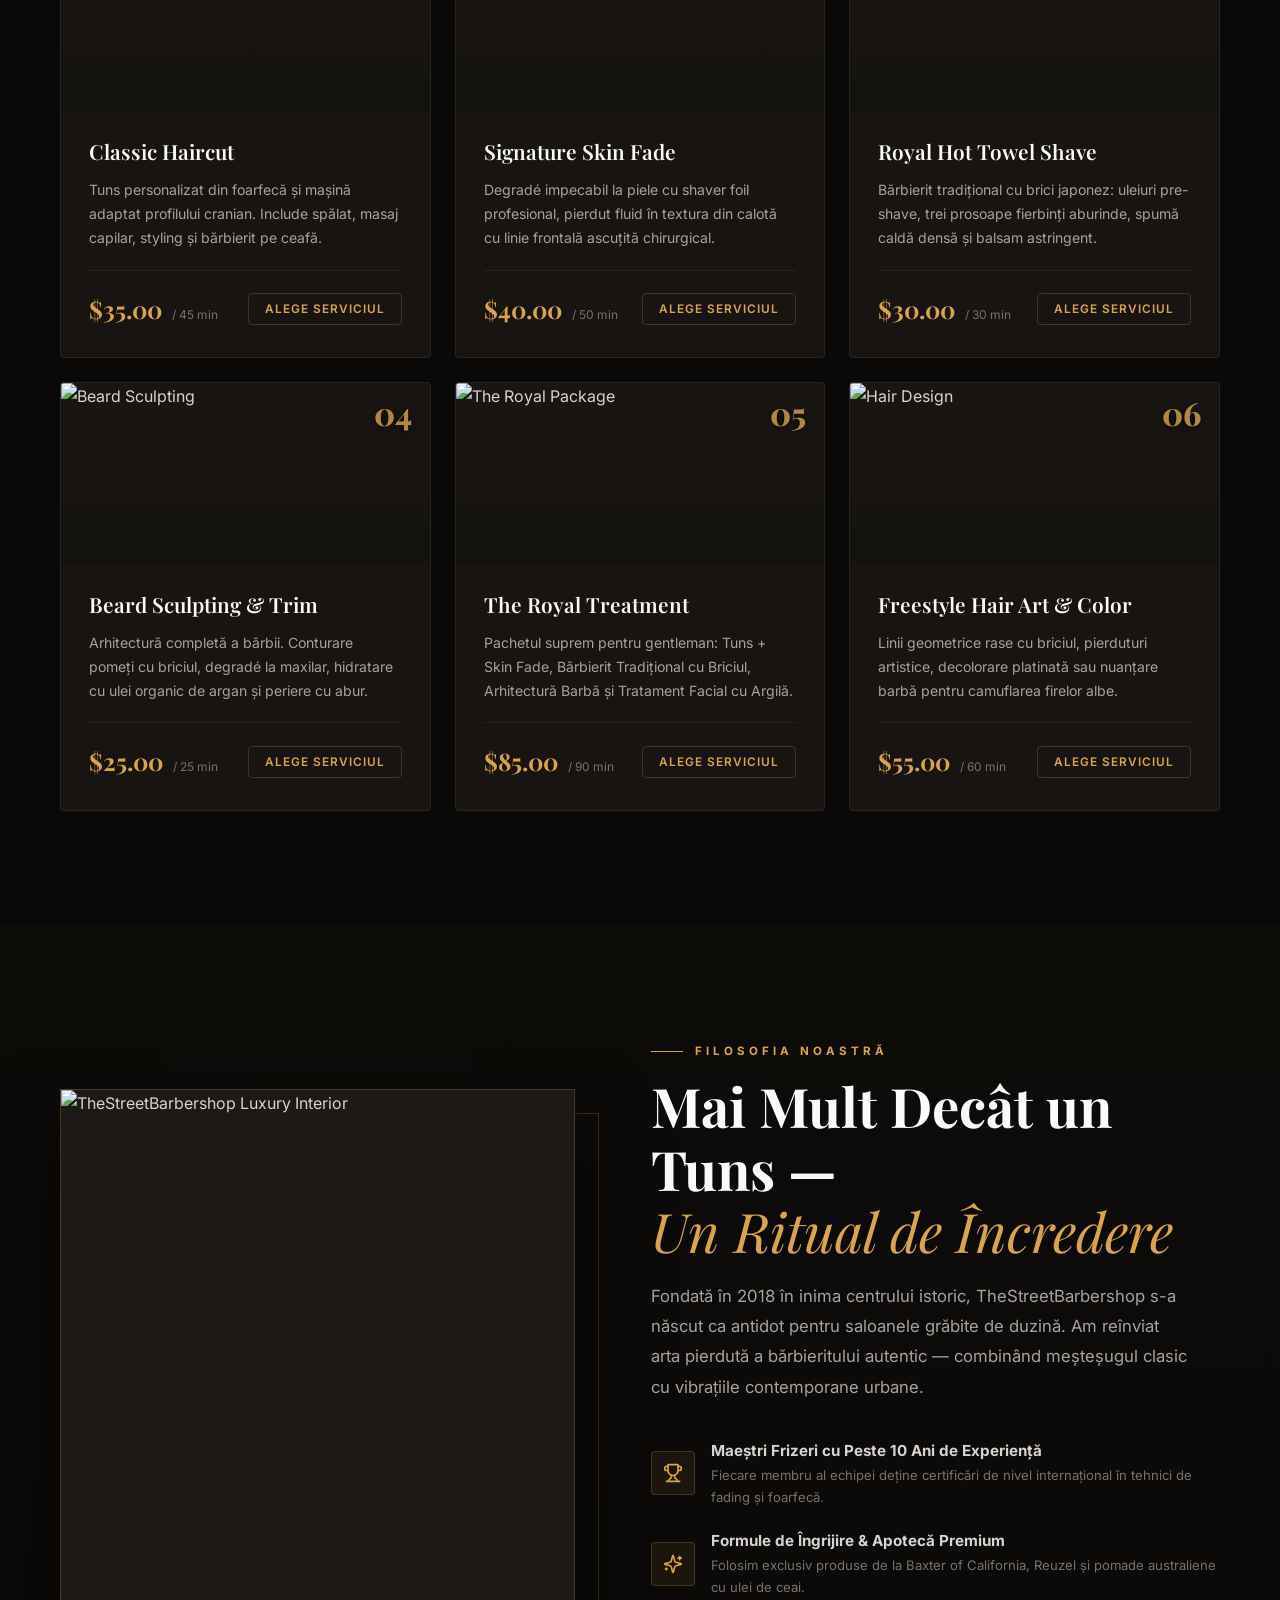
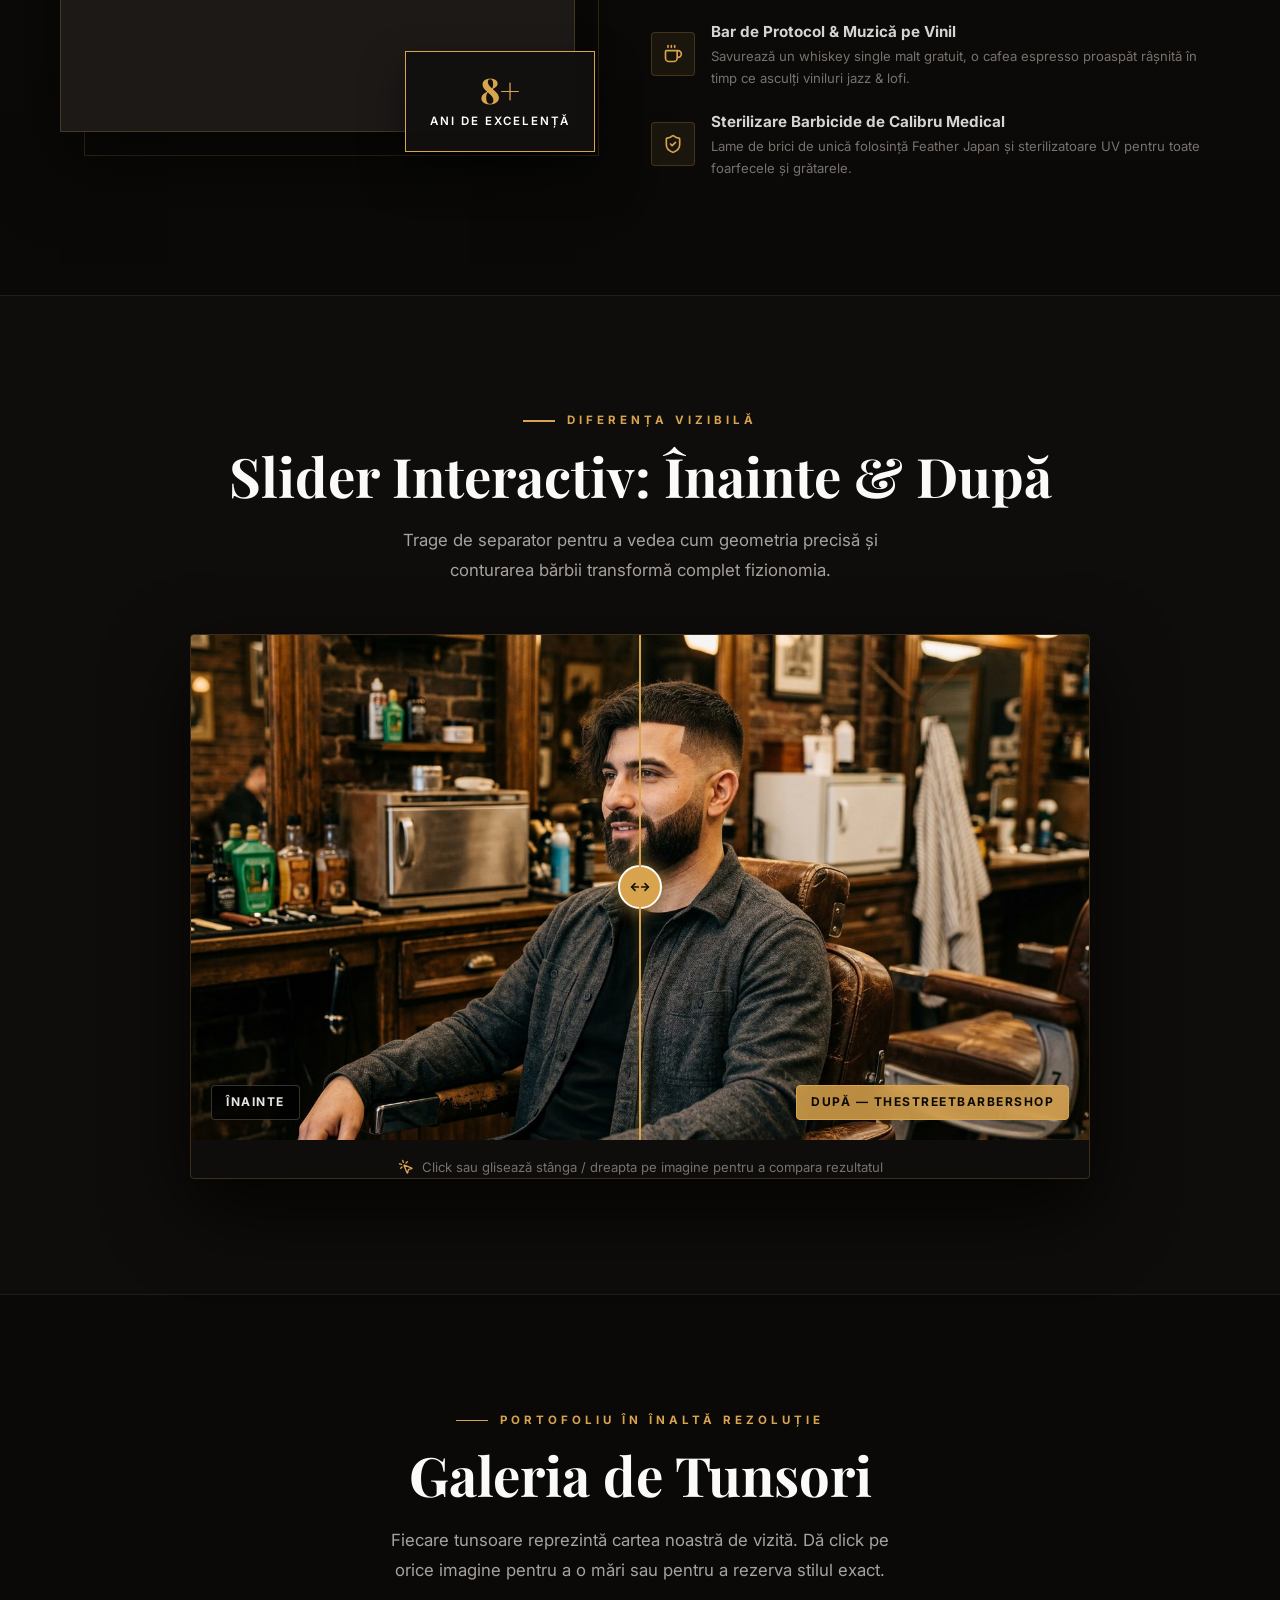
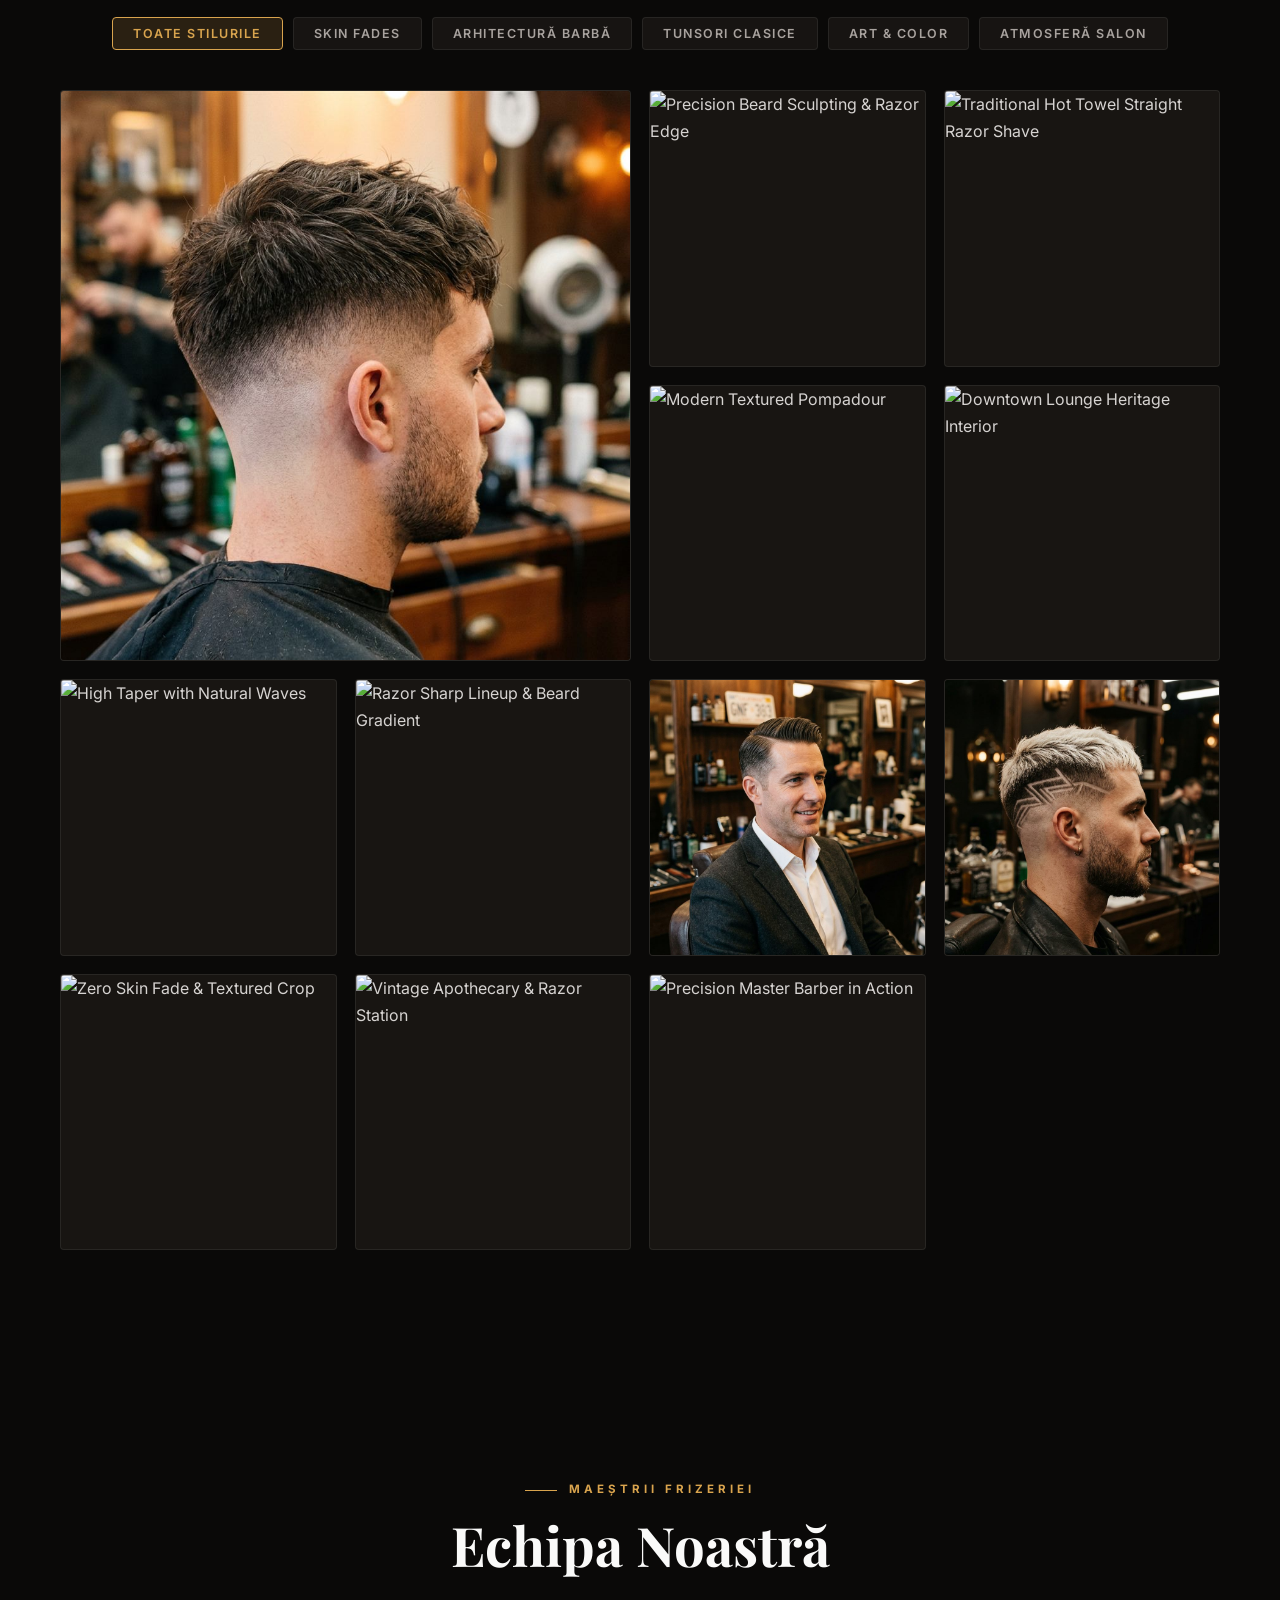
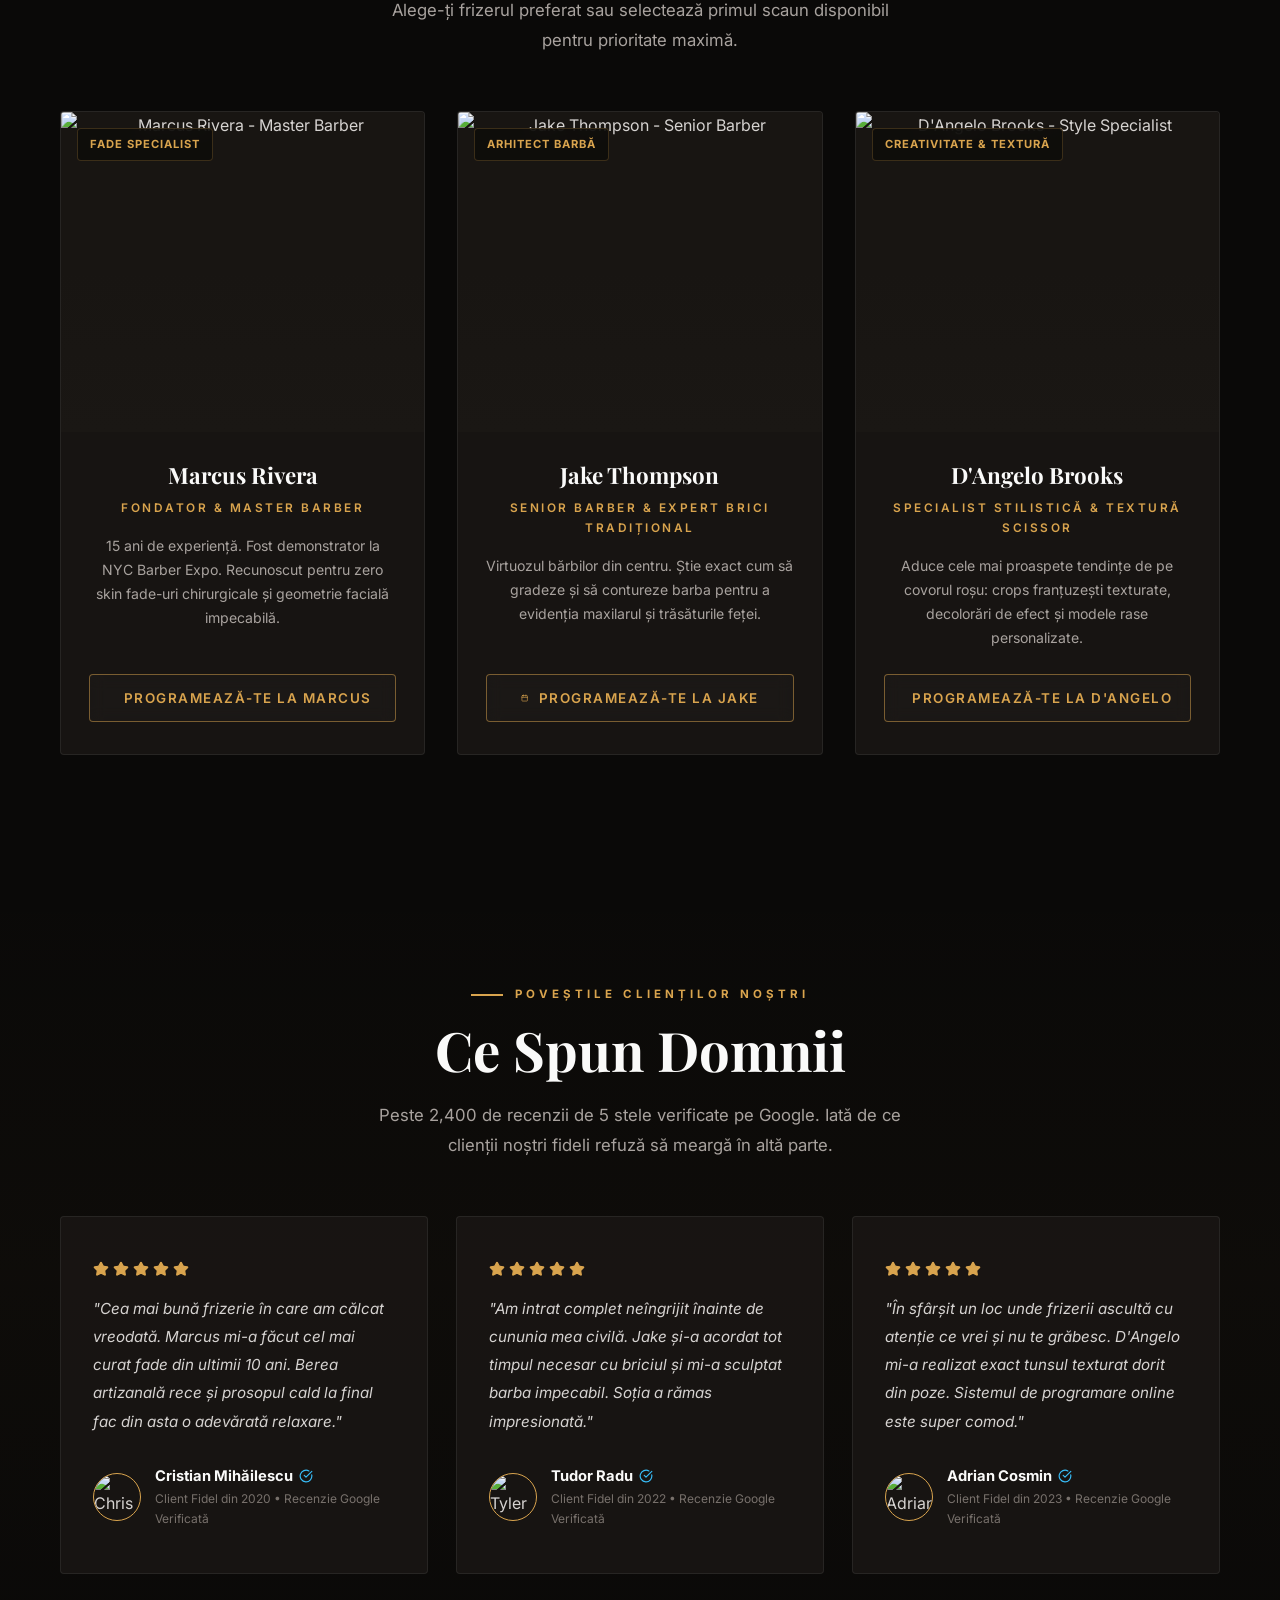
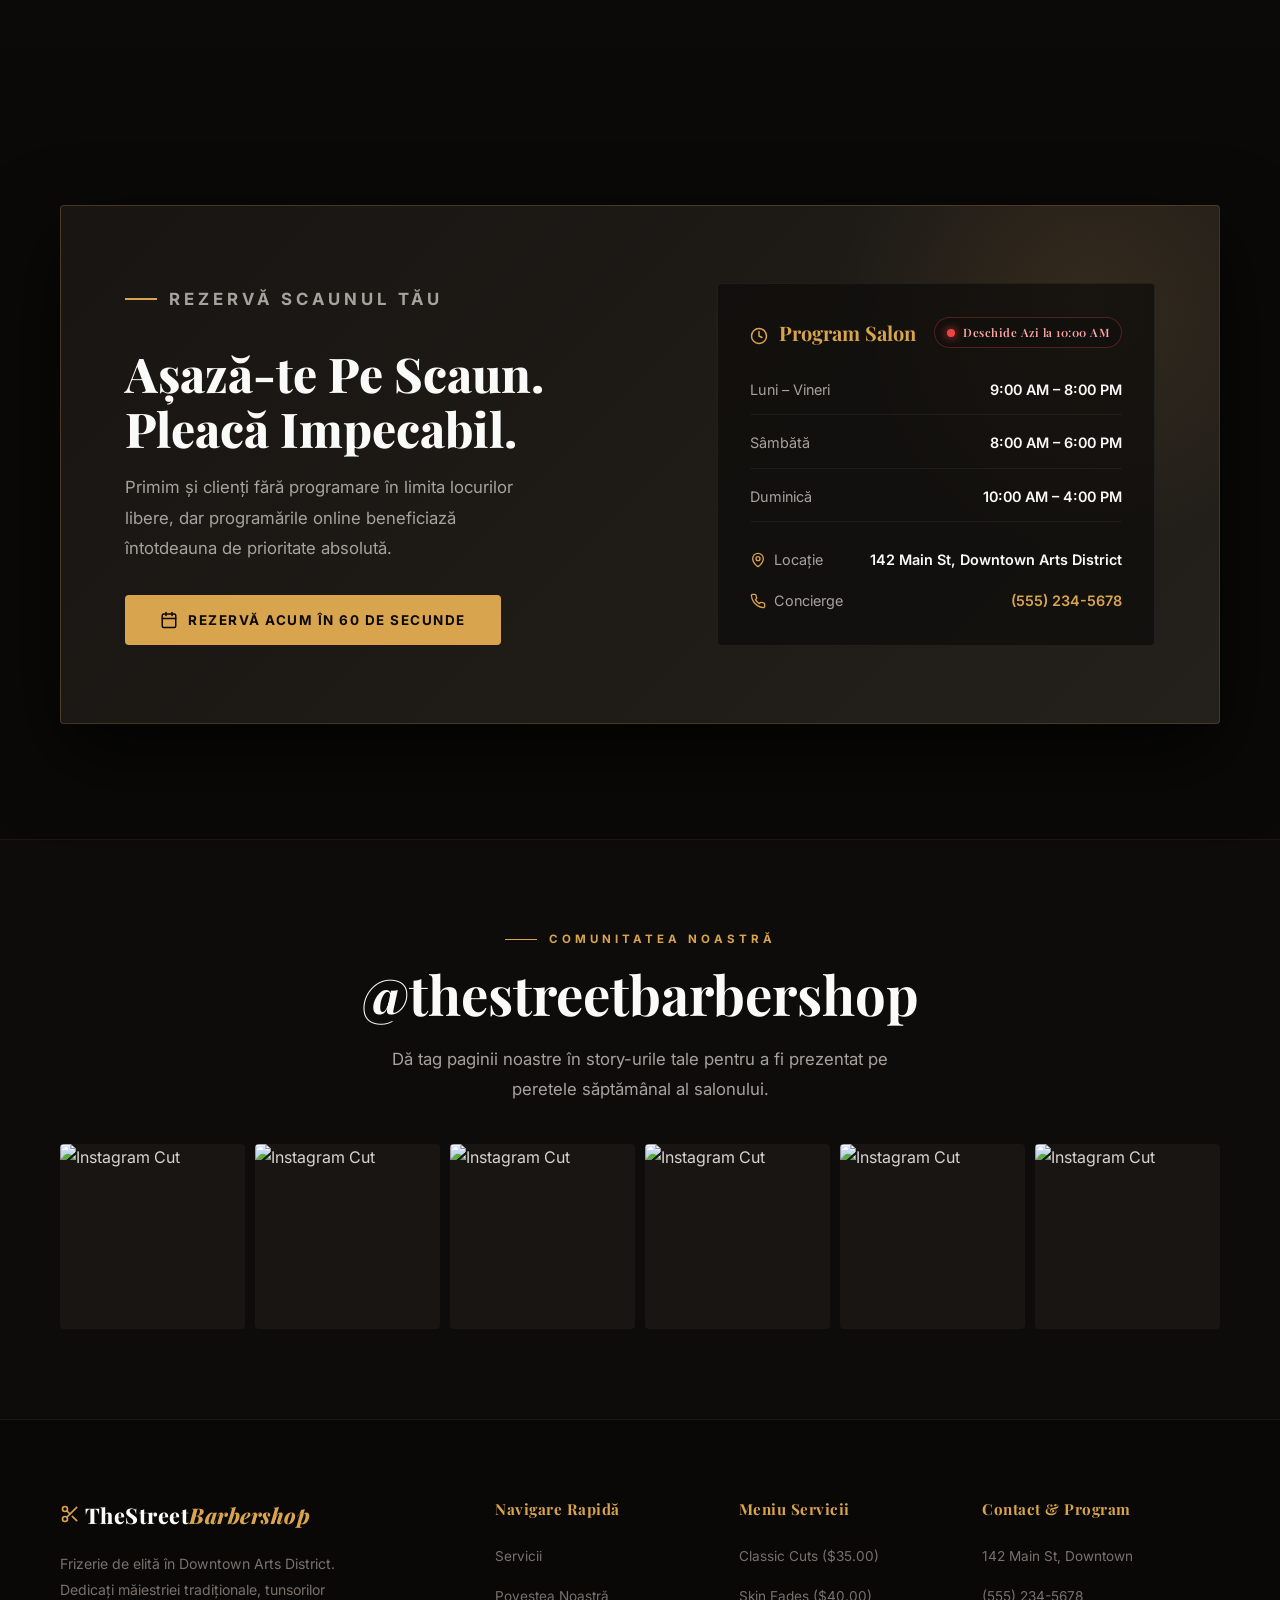
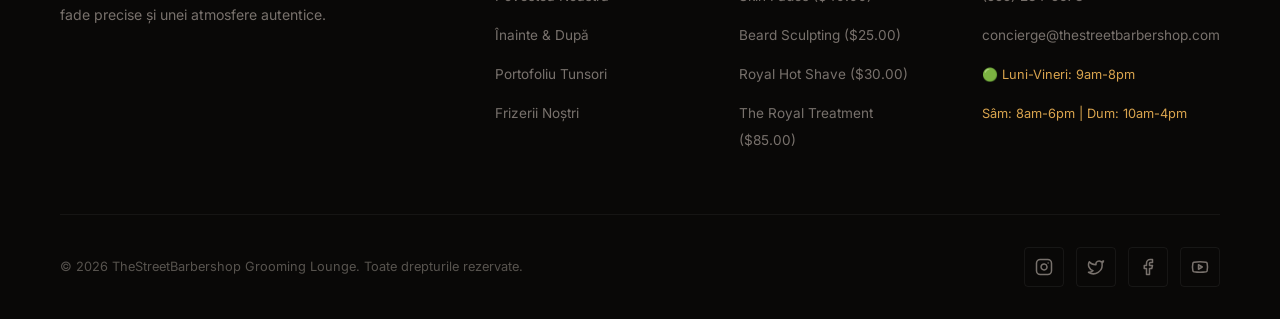
==== commit 0eccba54: "Rebrand TheStreetBarbershop, remove ambient audio and public admin links, add role-based barber acce" ====
--- a/index.html
+++ b/index.html
@@ -3,9 +3,9 @@
 <head>
   <meta charset="UTF-8" />
   <meta name="viewport" content="width=device-width, initial-scale=1.0" />
-  <meta name="description" content="Fade & Blade — frizerie premium în Downtown Arts District. Tunsori, skin fade, bărbierit cu prosop fierbinte și programări online." />
+  <meta name="description" content="TheStreetBarbershop — frizerie premium în Downtown Arts District. Tunsori, skin fade, bărbierit cu prosop fierbinte și programări online." />
   <meta name="theme-color" content="#0c0a09" />
-  <title>FADE & BLADE — Premium Barbershop & Grooming Lounge</title>
+  <title>TheStreetBarbershop — Premium Barbershop & Grooming Lounge</title>
 
   <link rel="icon" type="image/svg+xml" href="images/favicon.svg" />
 
@@ -26,9 +26,9 @@
   <nav class="navbar" id="navbar">
     <div class="container">
       <div class="nav-brand-group">
-        <a href="#" class="logo">
+        <a href="#" class="logo" aria-label="TheStreetBarbershop">
           <i data-lucide="scissors" style="width:24px;height:24px;color:var(--gold)"></i>
-          FADE <span>&</span> BLADE
+          TheStreet<span>Barbershop</span>
         </a>
         <div id="navLiveStatus" class="live-status-pill open">
           <span class="status-dot"></span>
@@ -52,11 +52,6 @@
           <span class="nav-appointments-badge" id="myApptCount">0</span>
         </button>
 
-        <a href="admin/" class="nav-admin-link" title="Portal Frizeri & Administrare (user 1/2/3 sau admin — parola este identică cu userul)" aria-label="Portal Frizeri și Administrare">
-          <i data-lucide="shield-check" style="width:15px;height:15px"></i>
-          <span>Admin Portal</span>
-        </a>
-
         <div class="nav-cta">
           <button class="btn btn-gold btn-sm" onclick="openBookingModal()">
             <i data-lucide="calendar" style="width:15px;height:15px"></i>
@@ -75,7 +70,7 @@
   <div class="drawer-backdrop" id="drawerBackdrop"></div>
   <div class="mobile-nav-drawer" id="mobileNavDrawer">
     <div class="drawer-header">
-      <span class="logo">FADE <span>&</span> BLADE</span>
+      <span class="logo">TheStreet<span>Barbershop</span></span>
       <button class="drawer-close-btn" id="drawerCloseBtn" aria-label="Închide meniul"><i data-lucide="x"></i></button>
     </div>
     <ul class="drawer-links">
@@ -85,12 +80,6 @@
       <li><a href="#gallery"><i data-lucide="image" style="width:16px;height:16px;color:var(--gold)"></i> Portofoliu Tuns</a></li>
       <li><a href="#team"><i data-lucide="users" style="width:16px;height:16px;color:var(--gold)"></i> Maeștrii Frizeri</a></li>
       <li><a href="#testimonials"><i data-lucide="star" style="width:16px;height:16px;color:var(--gold)"></i> Recenzii Clienți</a></li>
-      <li style="margin-top:10px;padding-top:14px;border-top:1px solid var(--border)">
-        <a href="admin/" style="color:var(--gold)">
-          <i data-lucide="lock" style="width:16px;height:16px"></i>
-          Admin / Staff Portal
-        </a>
-      </li>
     </ul>
     <div class="drawer-footer">
       <button class="btn btn-gold" style="width:100%" onclick="closeMobileDrawer(); openBookingModal();">
@@ -136,7 +125,7 @@
           <div class="hero-frame-accent-2"></div>
           
           <div class="hero-image-inner">
-            <img src="https://images.unsplash.com/photo-1503951914875-452162b0f3f1?auto=format&fit=crop&w=1200&q=80" alt="Master Barber Trimming Hair at Fade and Blade" loading="eager" />
+            <img src="https://images.unsplash.com/photo-1503951914875-452162b0f3f1?auto=format&fit=crop&w=1200&q=80" alt="Master Barber Trimming Hair at TheStreetBarbershop" loading="eager" />
             <div class="hero-image-gradient"></div>
           </div>
 
@@ -224,7 +213,7 @@
             <h3>Classic Haircut</h3>
             <p>Tuns personalizat din foarfecă și mașină adaptat profilului cranian. Include spălat, masaj capilar, styling și bărbierit pe ceafă.</p>
             <div class="service-meta">
-              <span class="service-price">$35 <small>/ 45 min</small></span>
+              <span class="service-price" data-service-price="Classic Haircut">$35 <small>/ 45 min</small></span>
               <button class="service-book-action">Alege Serviciul</button>
             </div>
           </div>
@@ -240,7 +229,7 @@
             <h3>Signature Skin Fade</h3>
             <p>Degradé impecabil la piele cu shaver foil profesional, pierdut fluid în textura din calotă cu linie frontală ascuțită chirurgical.</p>
             <div class="service-meta">
-              <span class="service-price">$40 <small>/ 50 min</small></span>
+              <span class="service-price" data-service-price="Signature Skin Fade">$40 <small>/ 50 min</small></span>
               <button class="service-book-action">Alege Serviciul</button>
             </div>
           </div>
@@ -256,7 +245,7 @@
             <h3>Royal Hot Towel Shave</h3>
             <p>Bărbierit tradițional cu brici japonez: uleiuri pre-shave, trei prosoape fierbinți aburinde, spumă caldă densă și balsam astringent.</p>
             <div class="service-meta">
-              <span class="service-price">$30 <small>/ 30 min</small></span>
+              <span class="service-price" data-service-price="Royal Hot Towel Shave">$30 <small>/ 30 min</small></span>
               <button class="service-book-action">Alege Serviciul</button>
             </div>
           </div>
@@ -272,7 +261,7 @@
             <h3>Beard Sculpting & Trim</h3>
             <p>Arhitectură completă a bărbii. Conturare pomeți cu briciul, degradé la maxilar, hidratare cu ulei organic de argan și periere cu abur.</p>
             <div class="service-meta">
-              <span class="service-price">$25 <small>/ 25 min</small></span>
+              <span class="service-price" data-service-price="Beard Sculpting">$25 <small>/ 25 min</small></span>
               <button class="service-book-action">Alege Serviciul</button>
             </div>
           </div>
@@ -288,7 +277,7 @@
             <h3>The Royal Treatment</h3>
             <p>Pachetul suprem pentru gentleman: Tuns + Skin Fade, Bărbierit Tradițional cu Briciul, Arhitectură Barbă și Tratament Facial cu Argilă.</p>
             <div class="service-meta">
-              <span class="service-price">$85 <small>/ 90 min</small></span>
+              <span class="service-price" data-service-price="The Royal Treatment">$85 <small>/ 90 min</small></span>
               <button class="service-book-action">Alege Serviciul</button>
             </div>
           </div>
@@ -304,7 +293,7 @@
             <h3>Freestyle Hair Art & Color</h3>
             <p>Linii geometrice rase cu briciul, pierduturi artistice, decolorare platinată sau nuanțare barbă pentru camuflarea firelor albe.</p>
             <div class="service-meta">
-              <span class="service-price">$55 <small>/ 60 min</small></span>
+              <span class="service-price" data-service-price="Freestyle Hair Art & Color">$55 <small>/ 60 min</small></span>
               <button class="service-book-action">Alege Serviciul</button>
             </div>
           </div>
@@ -318,7 +307,7 @@
     <div class="container">
       <div class="about-image-wrap reveal">
         <div class="about-image">
-          <img src="https://images.unsplash.com/photo-1585747860715-2ba37e788b70?auto=format&fit=crop&w=1000&q=80" alt="Fade & Blade Barbershop Luxury Interior" loading="lazy" />
+          <img src="https://images.unsplash.com/photo-1585747860715-2ba37e788b70?auto=format&fit=crop&w=1000&q=80" alt="TheStreetBarbershop Luxury Interior" loading="lazy" />
         </div>
         <div class="about-experience-card">
           <h3>8+</h3>
@@ -330,7 +319,7 @@
         <p class="section-label">Filosofia Noastră</p>
         <h2 class="section-title">Mai Mult Decât un Tuns —<br/><em>Un Ritual de Încredere</em></h2>
         <p class="section-sub">
-          Fondată în 2018 în inima centrului istoric, Fade & Blade s-a născut ca antidot pentru saloanele grăbite de duzină. Am reînviat arta pierdută a bărbieritului autentic — combinând meșteșugul clasic cu vibrațiile contemporane urbane.
+          Fondată în 2018 în inima centrului istoric, TheStreetBarbershop s-a născut ca antidot pentru saloanele grăbite de duzină. Am reînviat arta pierdută a bărbieritului autentic — combinând meșteșugul clasic cu vibrațiile contemporane urbane.
         </p>
         <div class="about-features">
           <div class="about-feature">
@@ -387,7 +376,7 @@
           <!-- After Image (Base) -->
           <div class="comparison-image after">
             <img src="images/transformare-dupa.jpg" alt="După: Tuns Fade și Barbă Conturată" />
-            <div class="comparison-badge after-badge">DUPĂ — FADE & BLADE</div>
+            <div class="comparison-badge after-badge">DUPĂ — THESTREETBARBERSHOP</div>
           </div>
 
           <!-- Before Image (Overlay clipped) -->
@@ -648,31 +637,31 @@
     <div class="container">
       <div class="social-header">
         <p class="section-label">Comunitatea Noastră</p>
-        <h2 class="section-title">@fadeandblade</h2>
+        <h2 class="section-title">@thestreetbarbershop</h2>
         <p class="section-sub" style="margin: 0 auto">Dă tag paginii noastre în story-urile tale pentru a fi prezentat pe peretele săptămânal al salonului.</p>
       </div>
       <div class="social-grid">
-        <div class="social-item" onclick="openLightbox('https://images.unsplash.com/photo-1622286342621-4bd786c2447c?auto=format&fit=crop&w=1200&q=80', 'Skin Fade Showcase', '@fadeandblade')">
+        <div class="social-item" onclick="openLightbox('https://images.unsplash.com/photo-1622286342621-4bd786c2447c?auto=format&fit=crop&w=1200&q=80', 'Skin Fade Showcase', '@thestreetbarbershop')">
           <img src="https://images.unsplash.com/photo-1622286342621-4bd786c2447c?auto=format&fit=crop&w=500&q=80" alt="Instagram Cut" loading="lazy" />
           <div class="social-overlay"><i data-lucide="instagram"></i><span>VEZI STILUL</span></div>
         </div>
-        <div class="social-item" onclick="openLightbox('https://images.unsplash.com/photo-1599351431202-1e0f0137899a?auto=format&fit=crop&w=1200&q=80', 'Beard Finish Look', '@fadeandblade')">
+        <div class="social-item" onclick="openLightbox('https://images.unsplash.com/photo-1599351431202-1e0f0137899a?auto=format&fit=crop&w=1200&q=80', 'Beard Finish Look', '@thestreetbarbershop')">
           <img src="https://images.unsplash.com/photo-1599351431202-1e0f0137899a?auto=format&fit=crop&w=500&q=80" alt="Instagram Cut" loading="lazy" />
           <div class="social-overlay"><i data-lucide="instagram"></i><span>VEZI STILUL</span></div>
         </div>
-        <div class="social-item" onclick="openLightbox('https://images.unsplash.com/photo-1585747860715-2ba37e788b70?auto=format&fit=crop&w=1200&q=80', 'Downtown Lounge Corner', '@fadeandblade')">
+        <div class="social-item" onclick="openLightbox('https://images.unsplash.com/photo-1585747860715-2ba37e788b70?auto=format&fit=crop&w=1200&q=80', 'Downtown Lounge Corner', '@thestreetbarbershop')">
           <img src="https://images.unsplash.com/photo-1585747860715-2ba37e788b70?auto=format&fit=crop&w=500&q=80" alt="Instagram Cut" loading="lazy" />
           <div class="social-overlay"><i data-lucide="instagram"></i><span>VEZI STILUL</span></div>
         </div>
-        <div class="social-item" onclick="openLightbox('https://images.unsplash.com/photo-1621605815971-fbc98d665033?auto=format&fit=crop&w=1200&q=80', 'Textured Crop Styling', '@fadeandblade')">
+        <div class="social-item" onclick="openLightbox('https://images.unsplash.com/photo-1621605815971-fbc98d665033?auto=format&fit=crop&w=1200&q=80', 'Textured Crop Styling', '@thestreetbarbershop')">
           <img src="https://images.unsplash.com/photo-1621605815971-fbc98d665033?auto=format&fit=crop&w=500&q=80" alt="Instagram Cut" loading="lazy" />
           <div class="social-overlay"><i data-lucide="instagram"></i><span>VEZI STILUL</span></div>
         </div>
-        <div class="social-item" onclick="openLightbox('https://images.unsplash.com/photo-1512690459411-b9245aed614b?auto=format&fit=crop&w=1200&q=80', 'Straight Razor Detail', '@fadeandblade')">
+        <div class="social-item" onclick="openLightbox('https://images.unsplash.com/photo-1512690459411-b9245aed614b?auto=format&fit=crop&w=1200&q=80', 'Straight Razor Detail', '@thestreetbarbershop')">
           <img src="https://images.unsplash.com/photo-1512690459411-b9245aed614b?auto=format&fit=crop&w=500&q=80" alt="Instagram Cut" loading="lazy" />
           <div class="social-overlay"><i data-lucide="instagram"></i><span>VEZI STILUL</span></div>
         </div>
-        <div class="social-item" onclick="openLightbox('https://images.unsplash.com/photo-1503951914875-452162b0f3f1?auto=format&fit=crop&w=1200&q=80', 'In The Zone Cutting', '@fadeandblade')">
+        <div class="social-item" onclick="openLightbox('https://images.unsplash.com/photo-1503951914875-452162b0f3f1?auto=format&fit=crop&w=1200&q=80', 'In The Zone Cutting', '@thestreetbarbershop')">
           <img src="https://images.unsplash.com/photo-1503951914875-452162b0f3f1?auto=format&fit=crop&w=500&q=80" alt="Instagram Cut" loading="lazy" />
           <div class="social-overlay"><i data-lucide="instagram"></i><span>VEZI STILUL</span></div>
         </div>
@@ -685,9 +674,9 @@
     <div class="container">
       <div class="footer-grid">
         <div class="footer-brand">
-          <a href="#" class="logo">
+          <a href="#" class="logo" aria-label="TheStreetBarbershop">
             <i data-lucide="scissors" style="width:20px;height:20px;color:var(--gold)"></i>
-            FADE <span>&</span> BLADE
+            TheStreet<span>Barbershop</span>
           </a>
           <p>Frizerie de elită în Downtown Arts District. Dedicați măiestriei tradiționale, tunsorilor fade precise și unei atmosfere autentice.</p>
         </div>
@@ -699,17 +688,16 @@
             <li><a href="#transformation">Înainte & După</a></li>
             <li><a href="#gallery">Portofoliu Tunsori</a></li>
             <li><a href="#team">Frizerii Noștri</a></li>
-            <li><a href="admin/" style="color:var(--gold)">Admin Portal Frizeri</a></li>
           </ul>
         </div>
         <div class="footer-col">
           <h4>Meniu Servicii</h4>
           <ul>
-            <li><a href="javascript:void(0)" onclick="openBookingModal('Classic Haircut', '35')">Classic Cuts ($35)</a></li>
-            <li><a href="javascript:void(0)" onclick="openBookingModal('Signature Skin Fade', '40')">Skin Fades ($40)</a></li>
-            <li><a href="javascript:void(0)" onclick="openBookingModal('Beard Sculpting', '25')">Beard Sculpting ($25)</a></li>
-            <li><a href="javascript:void(0)" onclick="openBookingModal('Royal Hot Towel Shave', '30')">Royal Hot Shave ($30)</a></li>
-            <li><a href="javascript:void(0)" onclick="openBookingModal('The Royal Treatment', '85')">The Royal Treatment ($85)</a></li>
+            <li><a href="javascript:void(0)" data-service-link="Classic Haircut" data-service-label="Classic Cuts" onclick="openBookingModal('Classic Haircut')">Classic Cuts ($35)</a></li>
+            <li><a href="javascript:void(0)" data-service-link="Signature Skin Fade" data-service-label="Skin Fades" onclick="openBookingModal('Signature Skin Fade')">Skin Fades ($40)</a></li>
+            <li><a href="javascript:void(0)" data-service-link="Beard Sculpting" data-service-label="Beard Sculpting" onclick="openBookingModal('Beard Sculpting')">Beard Sculpting ($25)</a></li>
+            <li><a href="javascript:void(0)" data-service-link="Royal Hot Towel Shave" data-service-label="Royal Hot Shave" onclick="openBookingModal('Royal Hot Towel Shave')">Royal Hot Shave ($30)</a></li>
+            <li><a href="javascript:void(0)" data-service-link="The Royal Treatment" data-service-label="The Royal Treatment" onclick="openBookingModal('The Royal Treatment')">The Royal Treatment ($85)</a></li>
           </ul>
         </div>
         <div class="footer-col">
@@ -717,14 +705,14 @@
           <ul>
             <li><a href="#">142 Main St, Downtown</a></li>
             <li><a href="tel:5552345678">(555) 234-5678</a></li>
-            <li><a href="mailto:concierge@fadeandblade.com">concierge@fadeandblade.com</a></li>
+            <li><a href="mailto:concierge@thestreetbarbershop.com">concierge@thestreetbarbershop.com</a></li>
             <li><span style="color:var(--gold);font-size:0.8rem">🟢 Luni-Vineri: 9am-8pm</span></li>
             <li><span style="color:var(--gold);font-size:0.8rem">Sâm: 8am-6pm | Dum: 10am-4pm</span></li>
           </ul>
         </div>
       </div>
       <div class="footer-bottom">
-        <span>&copy; 2026 Fade & Blade Grooming Lounge. Toate drepturile rezervate.</span>
+        <span>&copy; 2026 TheStreetBarbershop Grooming Lounge. Toate drepturile rezervate.</span>
         <div class="footer-socials">
           <a href="#" aria-label="Instagram"><i data-lucide="instagram"></i></a>
           <a href="#" aria-label="Twitter"><i data-lucide="twitter"></i></a>
@@ -734,17 +722,6 @@
       </div>
     </div>
   </footer>
-
-  <!-- ═══════════════════ AMBIENT AUDIO WIDGET ═══════════════════ -->
-  <button class="soundscape-toggle" id="soundscapeBtn" aria-pressed="false" aria-label="Comută muzica ambient a salonului">
-    <i data-lucide="radio" style="width:16px;height:16px"></i>
-    <span id="soundscapeLabel">Shop Vibe: Lofi & Vinil</span>
-    <div class="soundscape-eq">
-      <div class="soundscape-bar"></div>
-      <div class="soundscape-bar"></div>
-      <div class="soundscape-bar"></div>
-    </div>
-  </button>
 
   <!-- ═══════════════════ MOBILE STICKY CTA ═══════════════════ -->
   <div class="mobile-cta">
@@ -925,7 +902,7 @@
               </div>
               <div style="text-align:right">
                 <span style="font-size:0.75rem;color:var(--text-dim);text-transform:uppercase;letter-spacing:1px">Locație</span>
-                <div style="font-size:0.85rem;color:#fff;font-weight:600">Fade & Blade Main St</div>
+                <div style="font-size:0.85rem;color:#fff;font-weight:600">TheStreetBarbershop Main St</div>
               </div>
             </div>
             <div class="ticket-row"><span class="label">Client:</span><span class="val" id="ticketClient">Alexandru Moraru</span></div>
--- a/css/styles.css
+++ b/css/styles.css
@@ -1,5 +1,5 @@
 /* ==========================================================================
-   FADE & BLADE — Premium Barbershop & Grooming Lounge
+   THESTREETBARBERSHOP — Premium Barbershop & Grooming Lounge
    Styles Sheet (css/styles.css)
    ========================================================================== */
 
@@ -303,9 +303,9 @@
 
 .logo {
   font-family: var(--font-heading);
-  font-size: 1.45rem;
+  font-size: clamp(1.05rem, 1.8vw, 1.35rem);
   font-weight: 800;
-  letter-spacing: 1.5px;
+  letter-spacing: 0.5px;
   color: var(--text-primary);
   display: flex;
   align-items: center;
@@ -372,13 +372,11 @@
   display: none;
 }
 
-.nav-appointments-btn > span:not(.nav-appointments-badge),
-.nav-admin-link > span {
+.nav-appointments-btn > span:not(.nav-appointments-badge) {
   display: none;
 }
 
-.nav-appointments-btn,
-.nav-admin-link {
+.nav-appointments-btn {
   padding: 8px 10px;
 }
 
@@ -411,27 +409,6 @@
   padding: 1px 6px;
   border-radius: 99px;
   display: none;
-}
-
-.nav-admin-link {
-  background: rgba(217, 164, 78, 0.08);
-  border: 1px solid var(--border-gold);
-  color: var(--gold);
-  padding: 8px 14px;
-  font-size: 0.74rem;
-  letter-spacing: 1px;
-  text-transform: uppercase;
-  border-radius: var(--radius-sm);
-  display: inline-flex;
-  align-items: center;
-  gap: 6px;
-  transition: all 0.3s;
-  font-weight: 600;
-}
-
-.nav-admin-link:hover {
-  background: var(--gold);
-  color: #0c0a09;
 }
 
 .hamburger {
@@ -1993,63 +1970,6 @@
   transform: translateY(-2px);
 }
 
-/* ── Ambient Shop Sound Widget ───────────────────────────────────────────── */
-.soundscape-toggle {
-  position: fixed;
-  bottom: 24px;
-  left: 24px;
-  z-index: 900;
-  background: rgba(18, 16, 14, 0.9);
-  backdrop-filter: blur(16px);
-  border: 1px solid var(--border-gold);
-  padding: 10px 16px;
-  border-radius: 999px;
-  display: flex;
-  align-items: center;
-  gap: 10px;
-  color: var(--text-muted);
-  font-size: 0.75rem;
-  font-weight: 600;
-  cursor: pointer;
-  transition: all 0.3s;
-  box-shadow: 0 10px 25px rgba(0, 0, 0, 0.5);
-}
-
-.soundscape-toggle:hover {
-  border-color: var(--gold);
-  color: var(--gold);
-}
-
-.soundscape-toggle.playing {
-  border-color: var(--gold);
-  color: #ffffff;
-  background: rgba(26, 22, 18, 0.95);
-}
-
-.soundscape-eq {
-  display: flex;
-  align-items: flex-end;
-  gap: 2px;
-  height: 14px;
-}
-
-.soundscape-bar {
-  width: 2.5px;
-  background: var(--gold);
-  border-radius: 1px;
-  height: 3px;
-  transition: height 0.2s;
-}
-
-.soundscape-toggle.playing .soundscape-bar:nth-child(1) { animation: soundEq 1.1s ease-in-out infinite alternate; }
-.soundscape-toggle.playing .soundscape-bar:nth-child(2) { animation: soundEq 0.8s ease-in-out infinite alternate 0.2s; }
-.soundscape-toggle.playing .soundscape-bar:nth-child(3) { animation: soundEq 1.3s ease-in-out infinite alternate 0.4s; }
-
-@keyframes soundEq {
-  0% { height: 3px; }
-  100% { height: 14px; }
-}
-
 /* ── Interactive Booking Modal ───────────────────────────────────────────── */
 .modal-overlay {
   position: fixed;
@@ -2630,8 +2550,7 @@
 .gallery-item:focus-visible,
 .social-item:focus-visible,
 .filter-btn:focus-visible,
-.service-card:focus-visible,
-.soundscape-toggle:focus-visible {
+.service-card:focus-visible {
   outline: 2px solid var(--gold);
   outline-offset: 3px;
 }
@@ -2646,7 +2565,6 @@
 
 @media (max-width: 992px) {
   .nav-links { display: none; }
-  .nav-admin-link span { display: none; }
   .hamburger { display: block; }
   .services-grid { grid-template-columns: repeat(2, 1fr); }
   .team-grid { grid-template-columns: repeat(2, 1fr); }
@@ -2659,7 +2577,6 @@
 
 @media (max-width: 768px) {
   .nav-brand-group .live-status-pill { display: none; }
-  .nav-admin-link { display: none; }
   .nav-cta { display: none; }
   .mobile-cta { display: block; }
   body { padding-bottom: 74px; }
@@ -2718,9 +2635,6 @@
   .trust-bar .container { gap: 16px; }
   .choice-grid { grid-template-columns: 1fr; }
   .slots-grid { grid-template-columns: repeat(3, 1fr); }
-  /* The floating ambient-sound control would overlap cards and the fixed
-     mobile CTA on narrow screens; it stays available on desktop. */
-  .soundscape-toggle { display: none; }
 }
 
 @media (max-width: 480px) {
@@ -2740,7 +2654,7 @@
   .cancel-appt-btn { width: 100%; }
 
   .navbar .container { gap: 8px; }
-  .logo { font-size: 1.28rem; letter-spacing: 1px; }
+  .logo { font-size: 1rem; letter-spacing: 0.2px; }
   .nav-appointments-btn { padding: 8px 9px; }
 
   .hero-buttons {
@@ -2754,16 +2668,6 @@
     padding: 14px 18px;
   }
 
-  .soundscape-toggle {
-    width: 42px;
-    height: 42px;
-    padding: 0;
-    justify-content: center;
-    border-radius: 50%;
-  }
-  .soundscape-toggle #soundscapeLabel,
-  .soundscape-toggle .soundscape-eq { display: none; }
-
   .modal-footer { flex-direction: column-reverse; align-items: stretch; gap: 10px; }
   .modal-footer > div { flex-direction: column; align-items: stretch; gap: 10px; }
   .modal-footer .btn { width: 100%; }
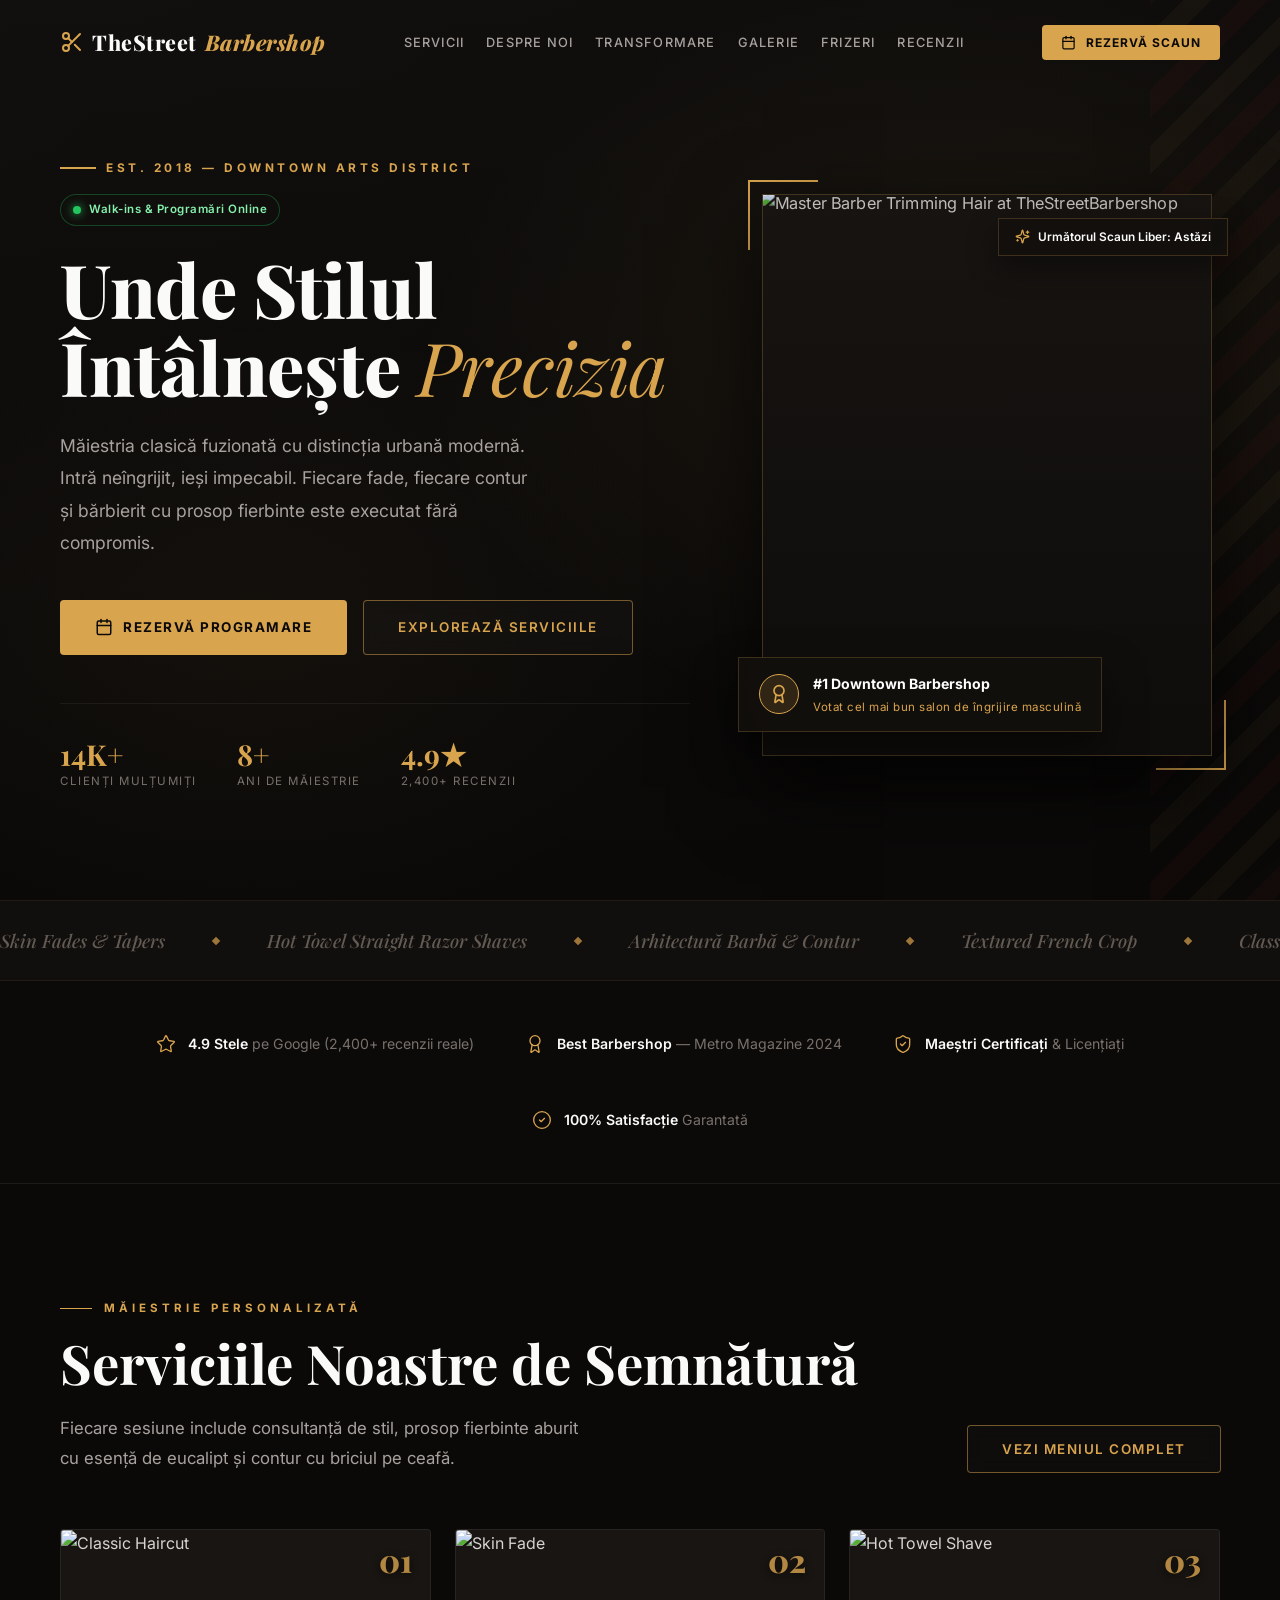
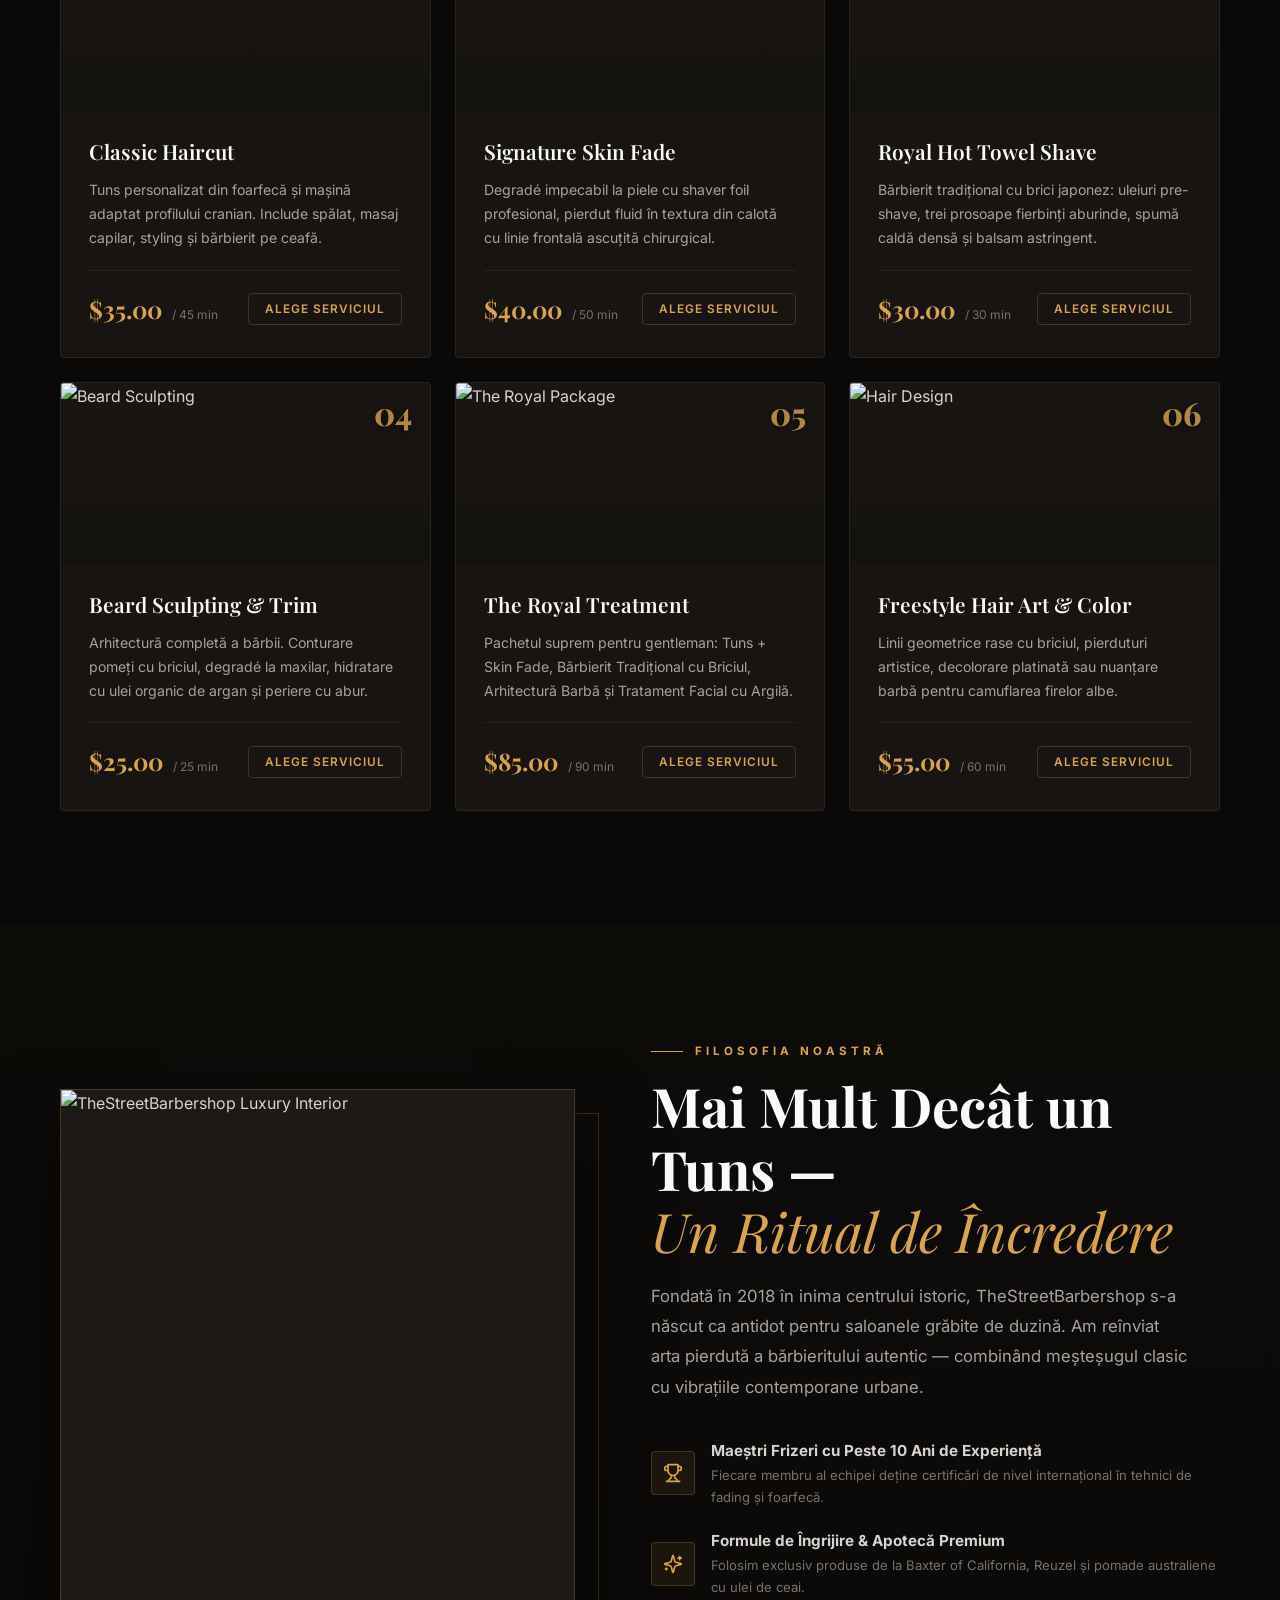
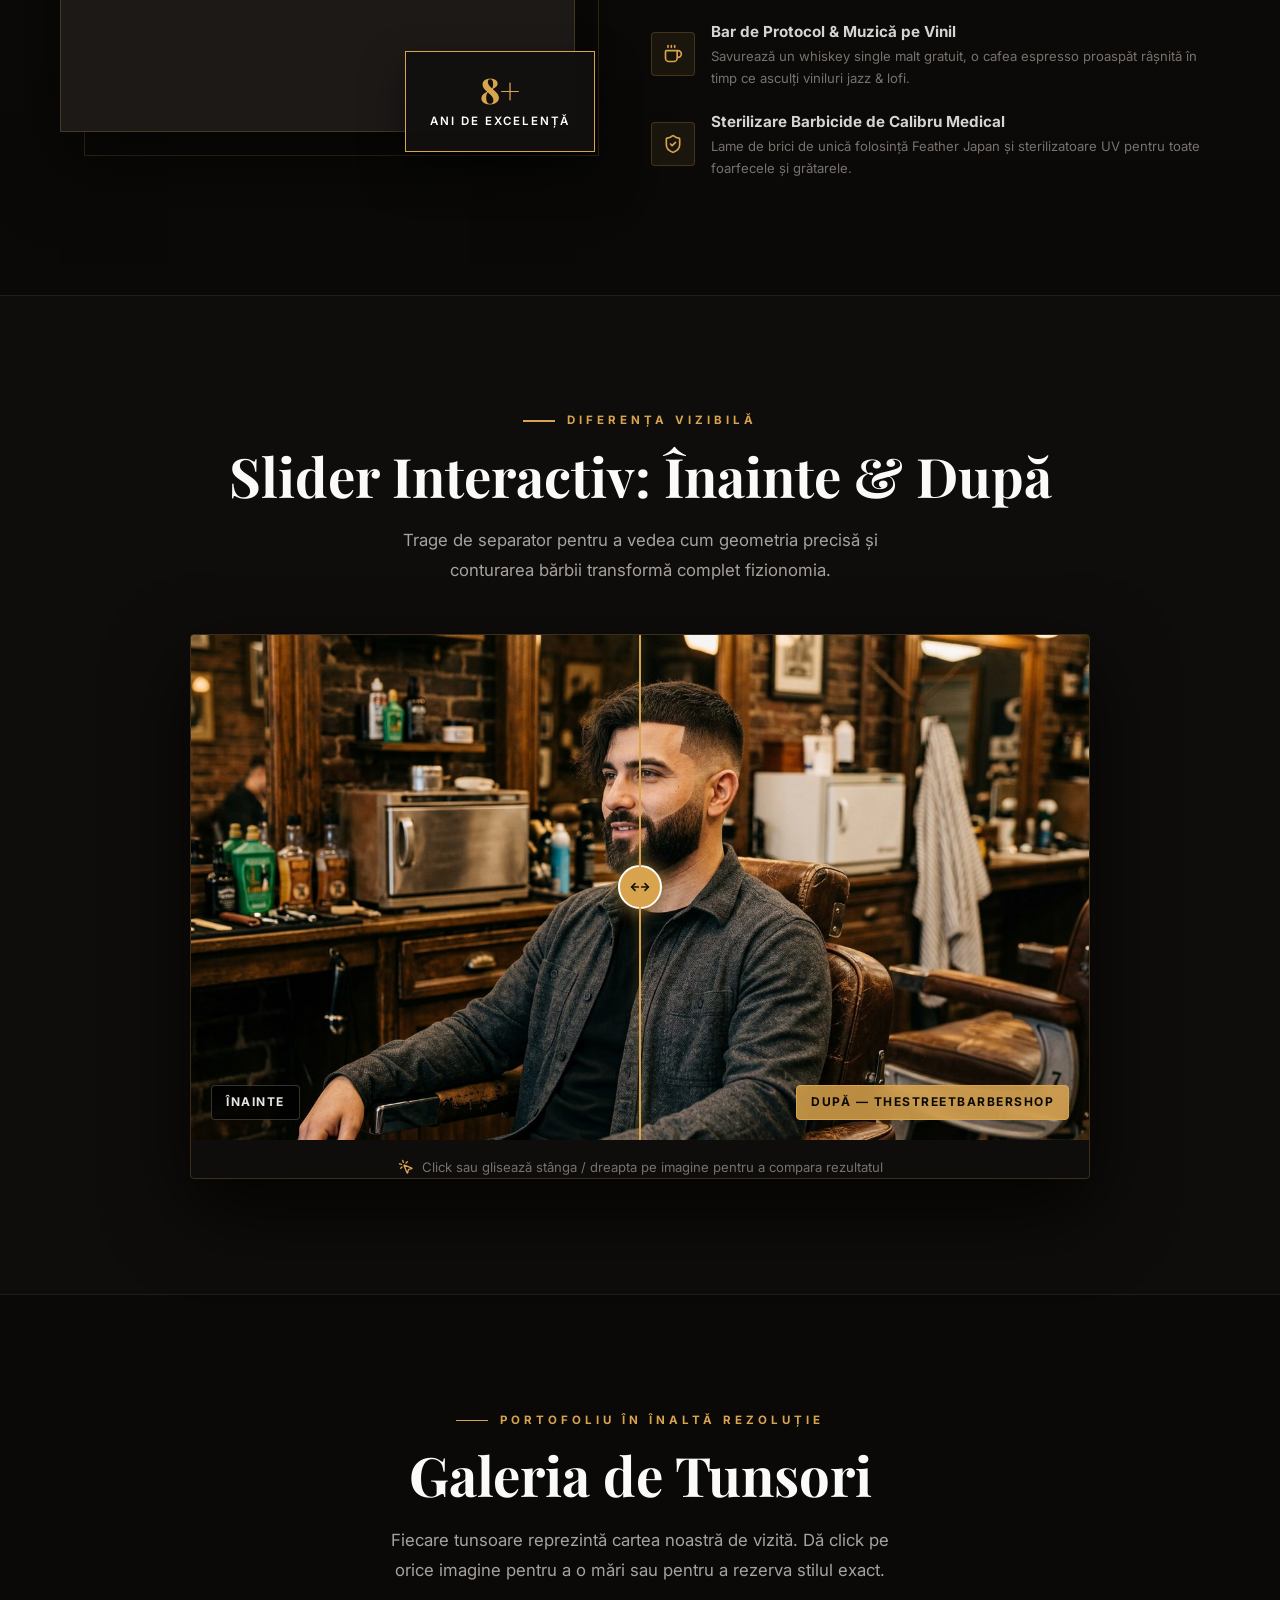
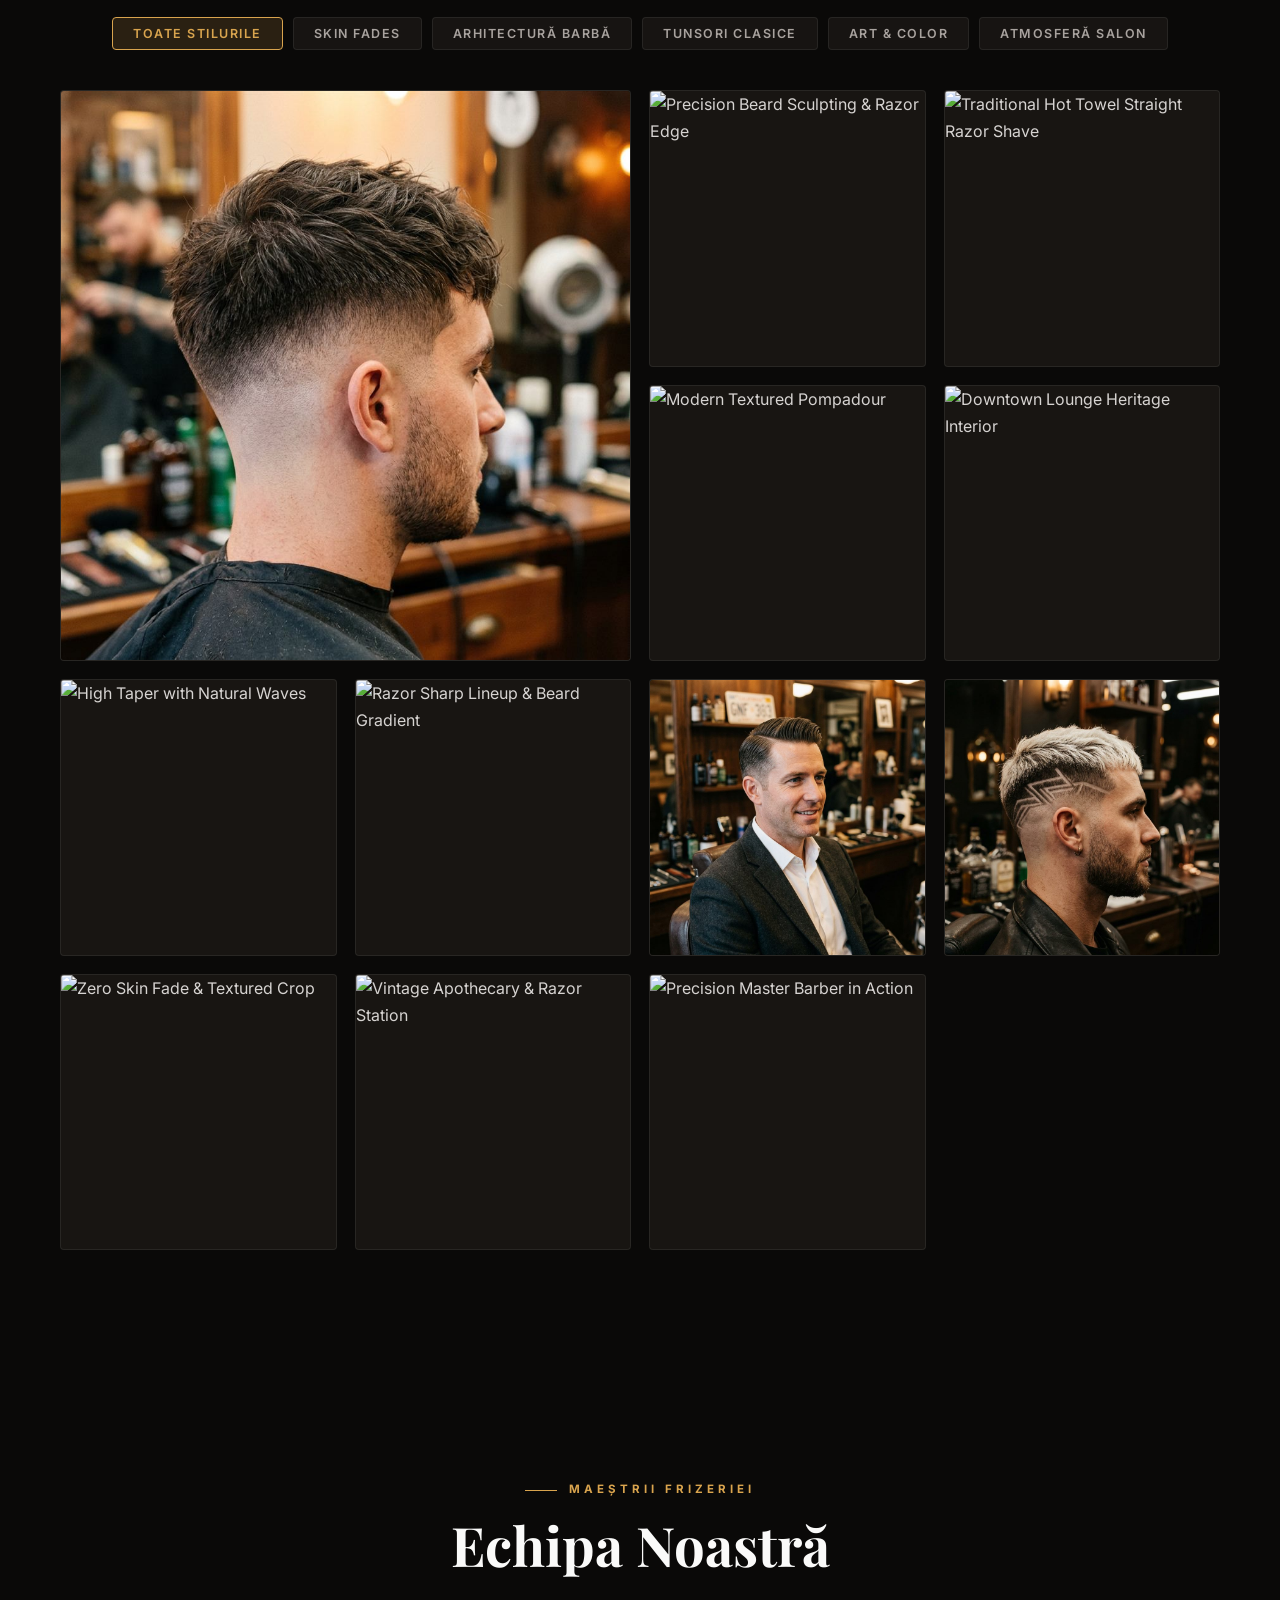
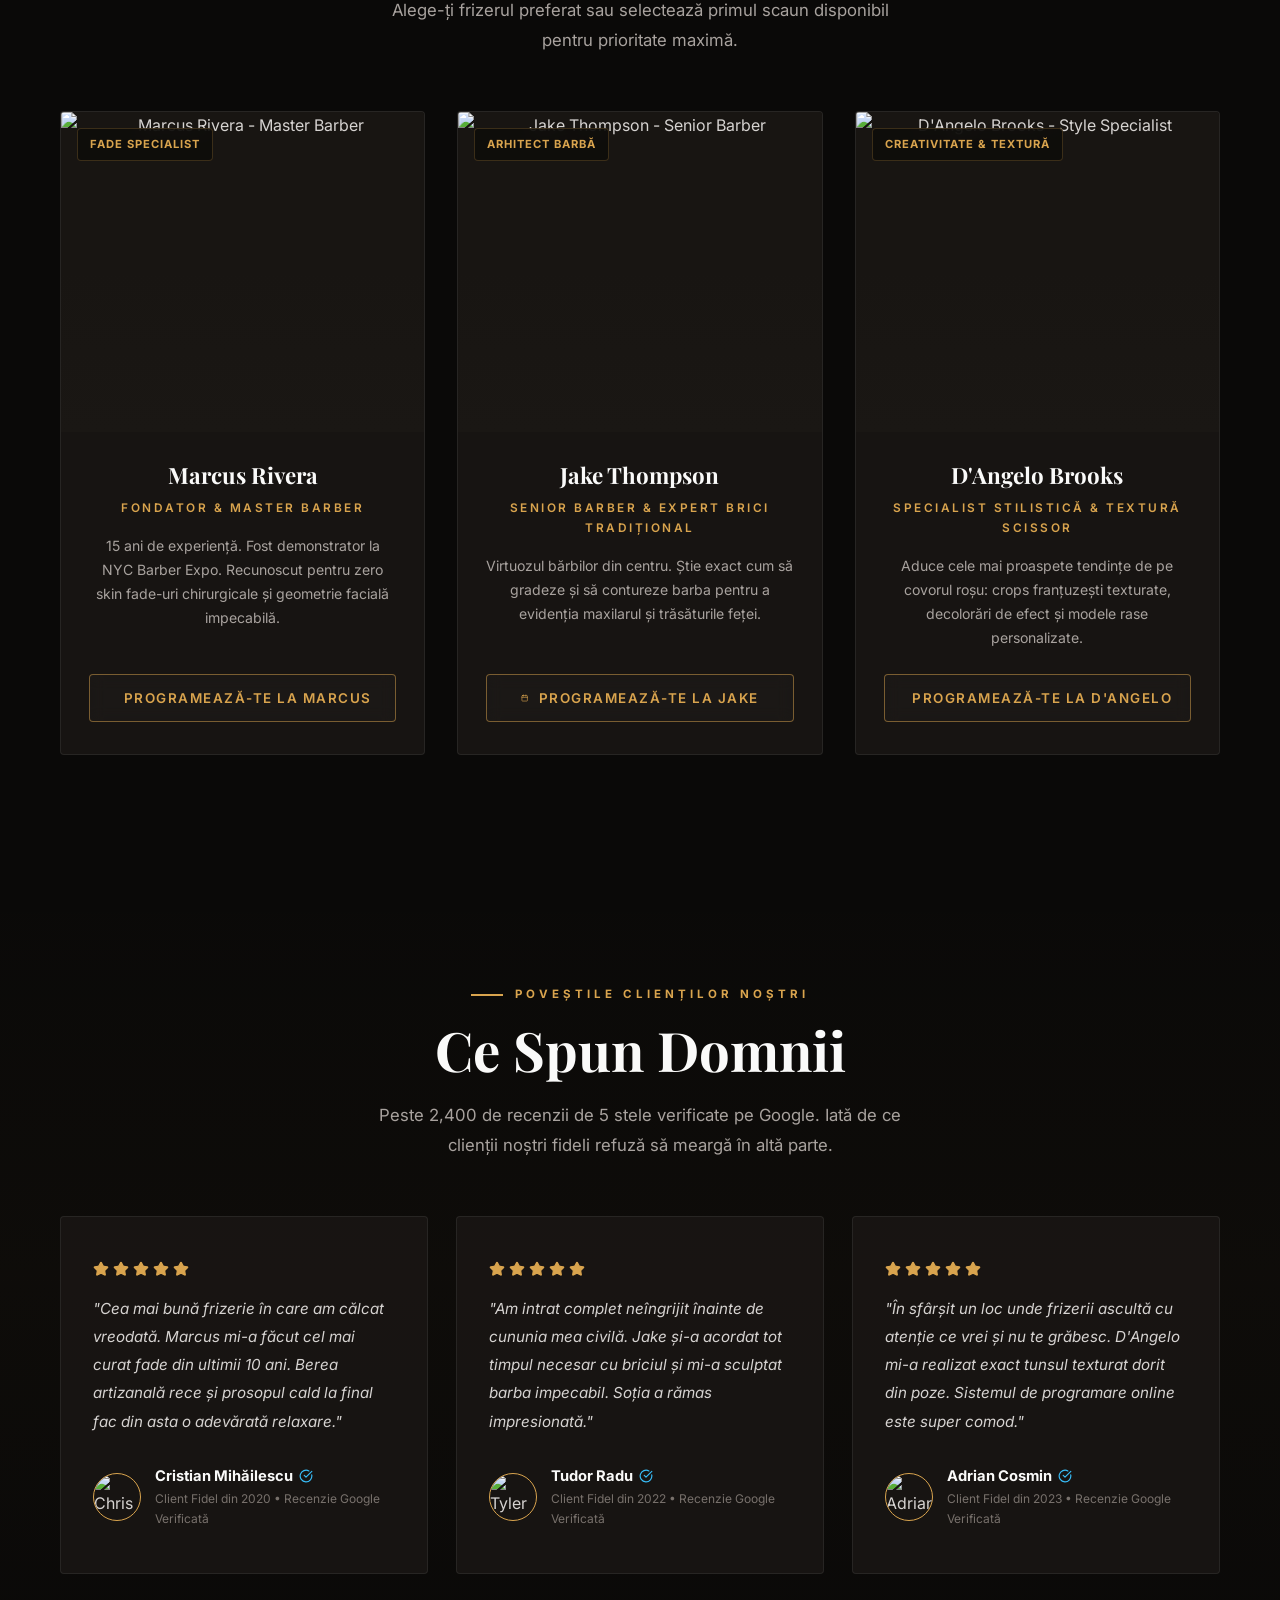
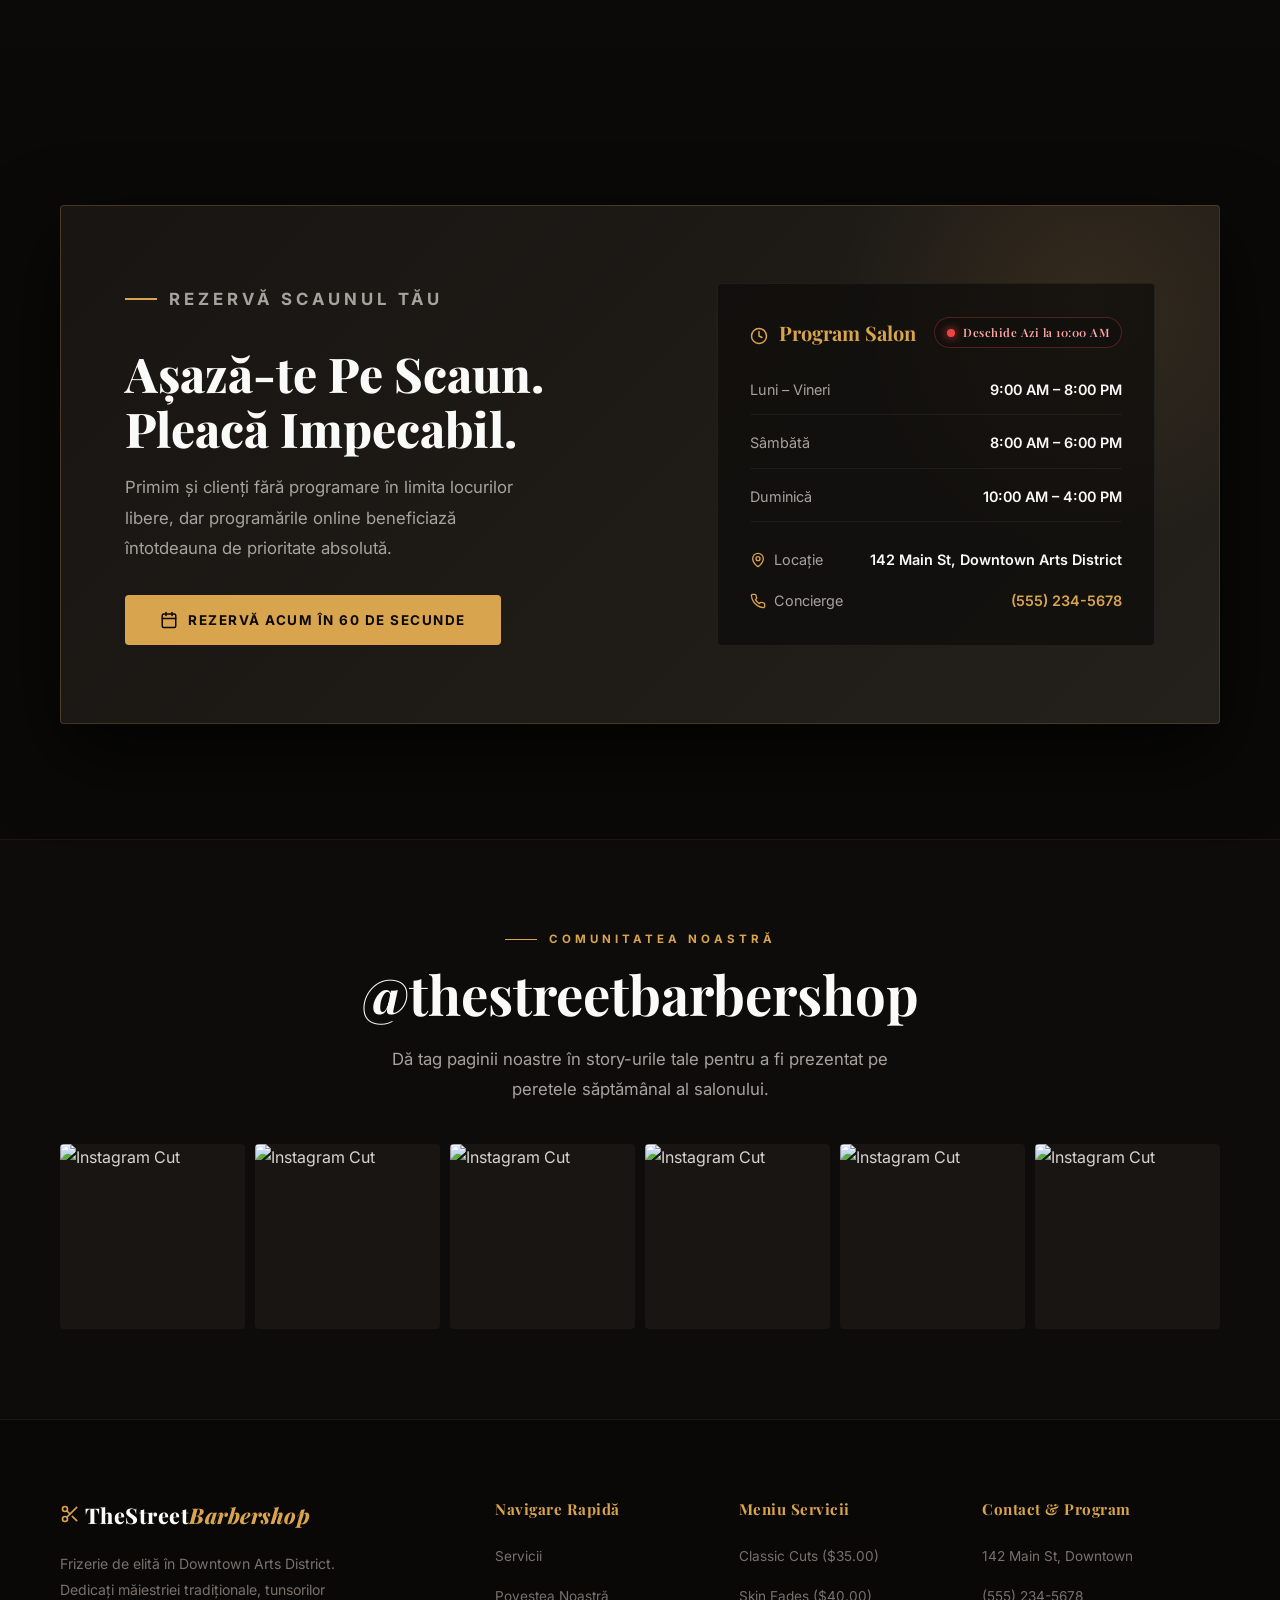
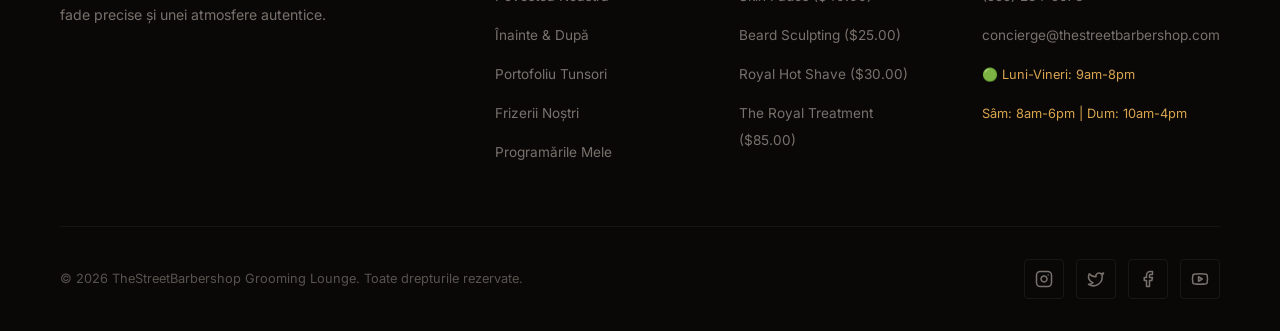
==== commit 8e2b1716: "Remove header appointments button and add Gmail booking confirmation flow" ====
--- a/index.html
+++ b/index.html
@@ -46,12 +46,6 @@
       </ul>
 
       <div class="nav-actions">
-        <button class="nav-appointments-btn" id="openMyAppointmentsBtn" title="Vezi programările mele salvate" aria-label="Vezi programările mele salvate">
-          <i data-lucide="calendar-check" style="width:15px;height:15px"></i>
-          <span>Programări</span>
-          <span class="nav-appointments-badge" id="myApptCount">0</span>
-        </button>
-
         <div class="nav-cta">
           <button class="btn btn-gold btn-sm" onclick="openBookingModal()">
             <i data-lucide="calendar" style="width:15px;height:15px"></i>
@@ -688,6 +682,7 @@
             <li><a href="#transformation">Înainte & După</a></li>
             <li><a href="#gallery">Portofoliu Tunsori</a></li>
             <li><a href="#team">Frizerii Noștri</a></li>
+            <li><a href="javascript:void(0)" onclick="openMyAppointments()">Programările Mele</a></li>
           </ul>
         </div>
         <div class="footer-col">
@@ -898,7 +893,7 @@
             <div class="ticket-header">
               <div>
                 <span style="font-size:0.75rem;color:var(--text-dim);text-transform:uppercase;letter-spacing:1px">Cod Programare</span>
-                <div class="ticket-code" id="ticketCode">FB-9842</div>
+                <div class="ticket-code" id="ticketCode">TSB-9842</div>
               </div>
               <div style="text-align:right">
                 <span style="font-size:0.75rem;color:var(--text-dim);text-transform:uppercase;letter-spacing:1px">Locație</span>
@@ -912,8 +907,14 @@
             <div class="ticket-row"><span class="label">Total Achitat la Salon:</span><span class="val" id="ticketPrice" style="color:var(--gold);font-size:1.1rem">$40.00</span></div>
           </div>
 
+          <p class="email-confirm-status" id="emailConfirmStatus" role="status" aria-live="polite"></p>
+
           <div style="display:flex;gap:12px;flex-wrap:wrap">
-            <button class="btn btn-gold btn-sm" id="downloadIcsBtn" onclick="downloadCalendarFile()" style="flex:1">
+            <a class="btn btn-gold btn-sm" id="gmailConfirmBtn" target="_blank" rel="noopener" style="flex:1">
+              <i data-lucide="mail" style="width:14px;height:14px"></i>
+              Trimite confirmarea pe Gmail
+            </a>
+            <button class="btn btn-outline btn-sm" id="downloadIcsBtn" onclick="downloadCalendarFile()" style="flex:1">
               <i data-lucide="download" style="width:14px;height:14px"></i>
               Salvează în Apple / Outlook (.ics)
             </button>
@@ -959,6 +960,7 @@
 
   <!-- Application Scripts (core must load before app) -->
   <script src="js/core.js"></script>
+  <script src="js/email-config.js"></script>
   <script src="js/app.js"></script>
 </body>
 </html>
--- a/css/styles.css
+++ b/css/styles.css
@@ -366,48 +366,8 @@
 }
 
 /* The compact navigation keeps every action visible inside the 1240px
-   container: status is shown in the hero / booking panel, while secondary
-   links become icon-only with accessible labels. */
+   container: the live status is shown in the hero / booking panel. */
 .nav-brand-group .live-status-pill {
-  display: none;
-}
-
-.nav-appointments-btn > span:not(.nav-appointments-badge) {
-  display: none;
-}
-
-.nav-appointments-btn {
-  padding: 8px 10px;
-}
-
-.nav-appointments-btn {
-  background: rgba(255, 255, 255, 0.03);
-  border: 1px solid var(--border);
-  color: var(--text-muted);
-  padding: 8px 14px;
-  font-size: 0.75rem;
-  letter-spacing: 1px;
-  text-transform: uppercase;
-  border-radius: var(--radius-sm);
-  display: inline-flex;
-  align-items: center;
-  gap: 6px;
-  transition: all 0.3s;
-}
-
-.nav-appointments-btn:hover {
-  border-color: var(--gold);
-  color: var(--gold);
-  background: rgba(217, 164, 78, 0.06);
-}
-
-.nav-appointments-badge {
-  background: var(--gold);
-  color: #000000;
-  font-size: 0.65rem;
-  font-weight: 700;
-  padding: 1px 6px;
-  border-radius: 99px;
   display: none;
 }
 
@@ -2321,6 +2281,43 @@
 .ticket-row .val {
   color: #ffffff;
   font-weight: 600;
+}
+
+.email-confirm-status {
+  display: none;
+  font-size: 0.8rem;
+  line-height: 1.5;
+  padding: 10px 14px;
+  border-radius: var(--radius-sm);
+  margin: -8px 0 16px;
+}
+
+.email-confirm-status:not(:empty) {
+  display: block;
+}
+
+.email-confirm-status.is-pending {
+  color: var(--text-muted);
+  background: rgba(255, 255, 255, 0.03);
+  border: 1px solid var(--border);
+}
+
+.email-confirm-status.is-success {
+  color: #86efac;
+  background: rgba(34, 197, 94, 0.08);
+  border: 1px solid rgba(34, 197, 94, 0.4);
+}
+
+.email-confirm-status.is-warning {
+  color: var(--gold);
+  background: rgba(217, 164, 78, 0.07);
+  border: 1px solid var(--border-gold);
+}
+
+.email-confirm-status.is-error {
+  color: #fca5a5;
+  background: rgba(239, 68, 68, 0.08);
+  border: 1px solid rgba(239, 68, 68, 0.4);
 }
 
 .modal-footer {
@@ -2655,7 +2652,6 @@
 
   .navbar .container { gap: 8px; }
   .logo { font-size: 1rem; letter-spacing: 0.2px; }
-  .nav-appointments-btn { padding: 8px 9px; }
 
   .hero-buttons {
     flex-direction: column;
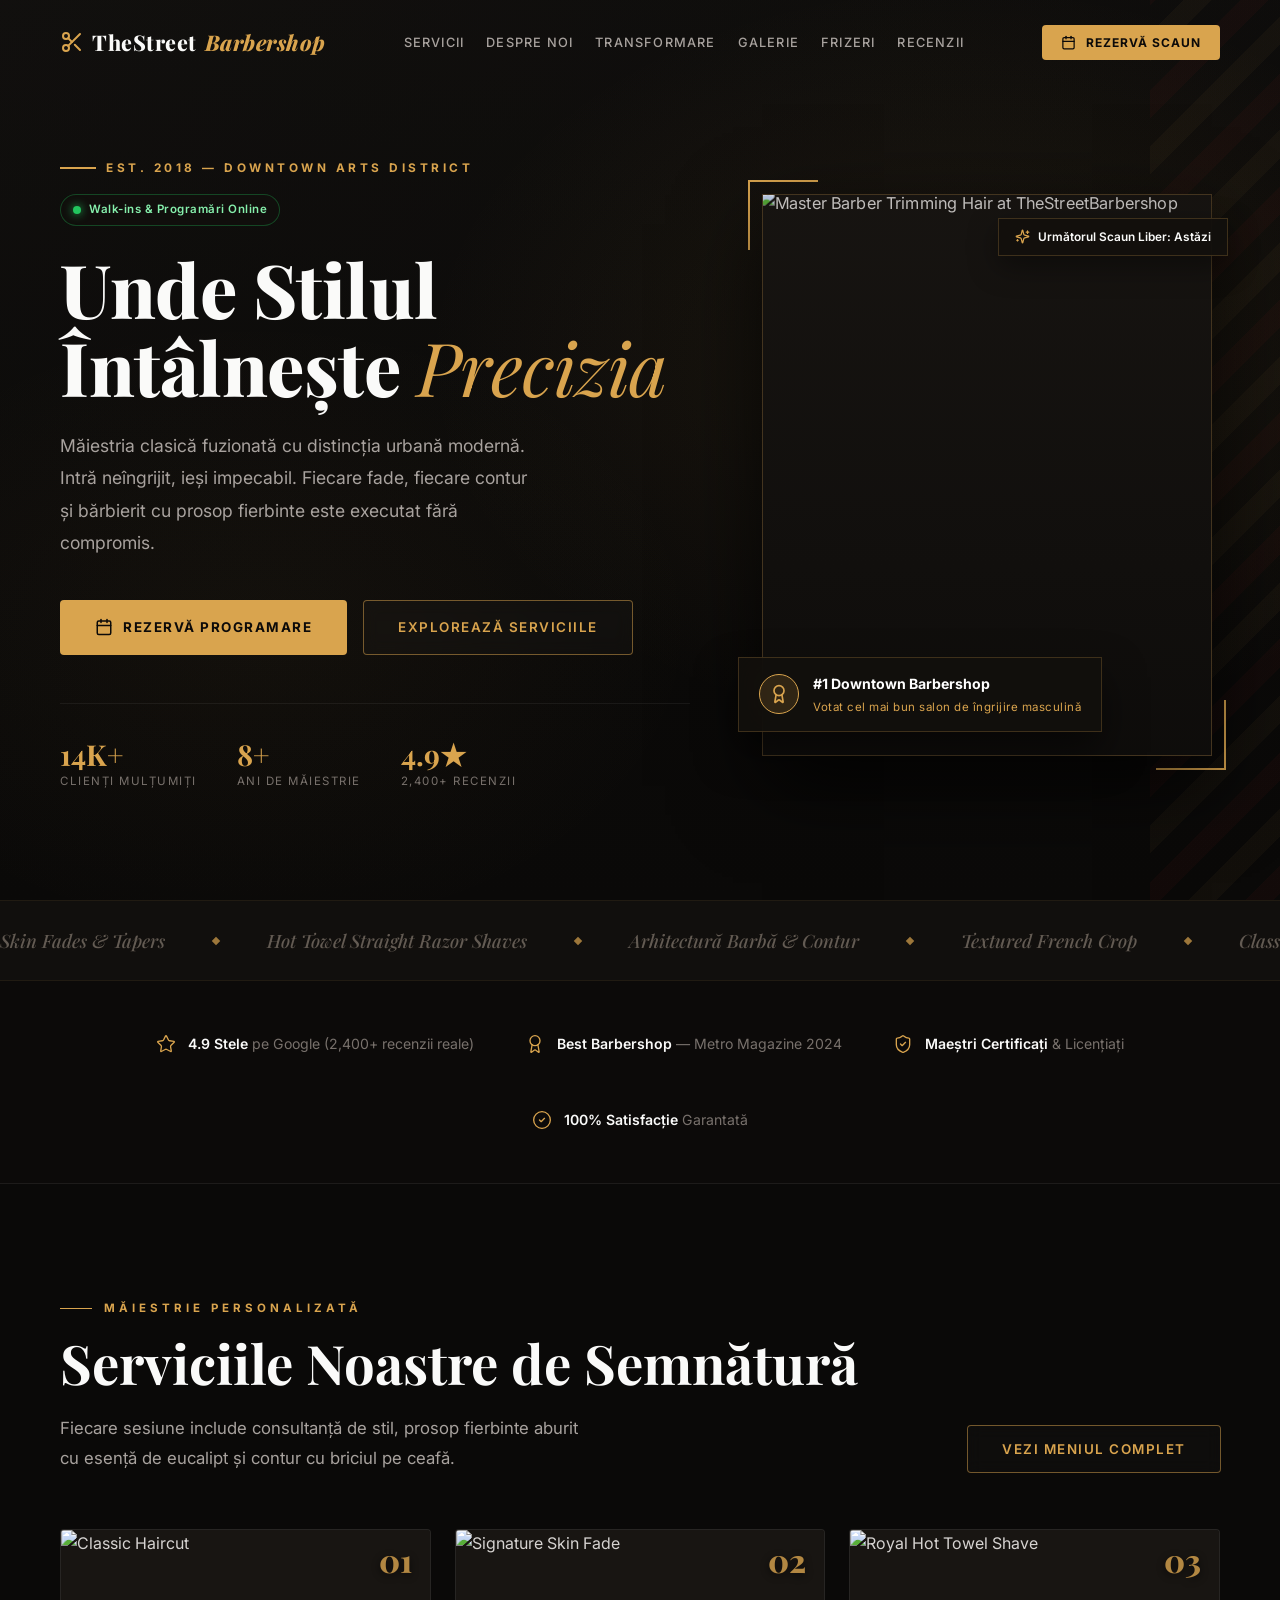
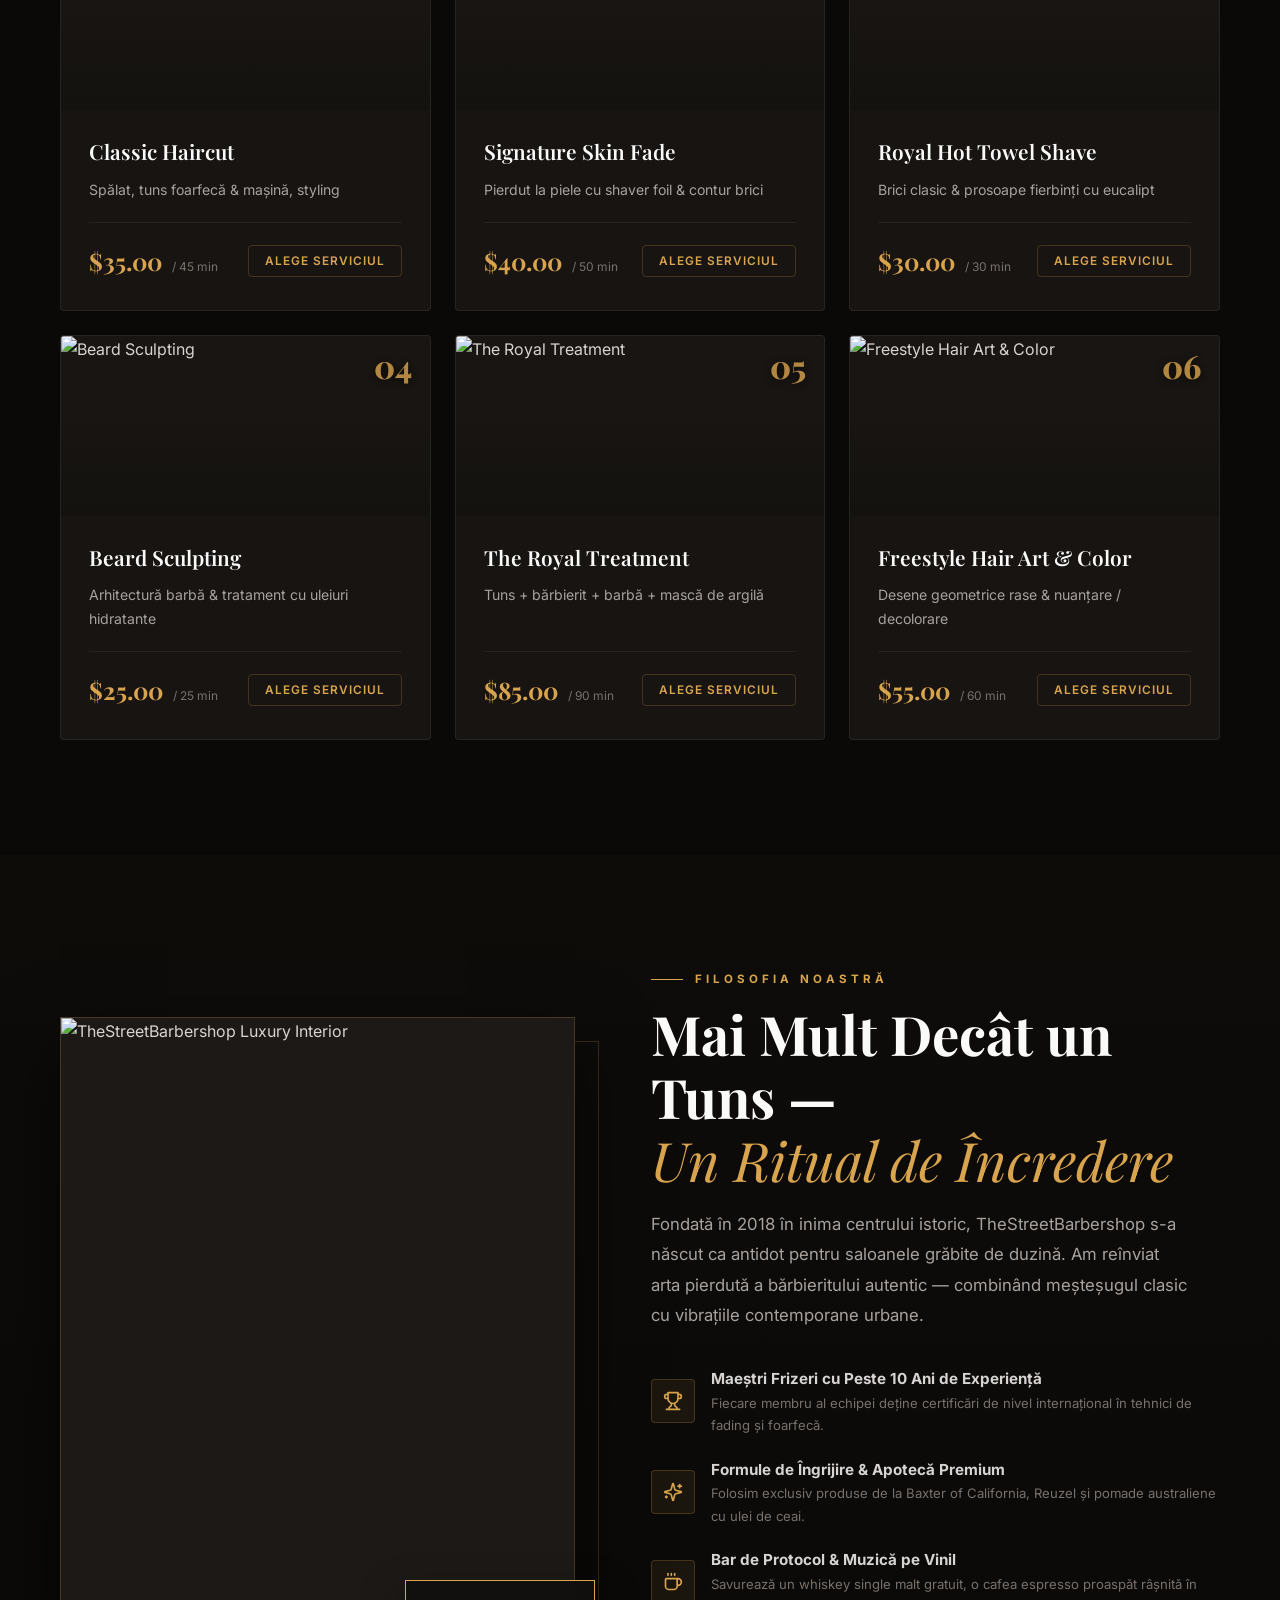
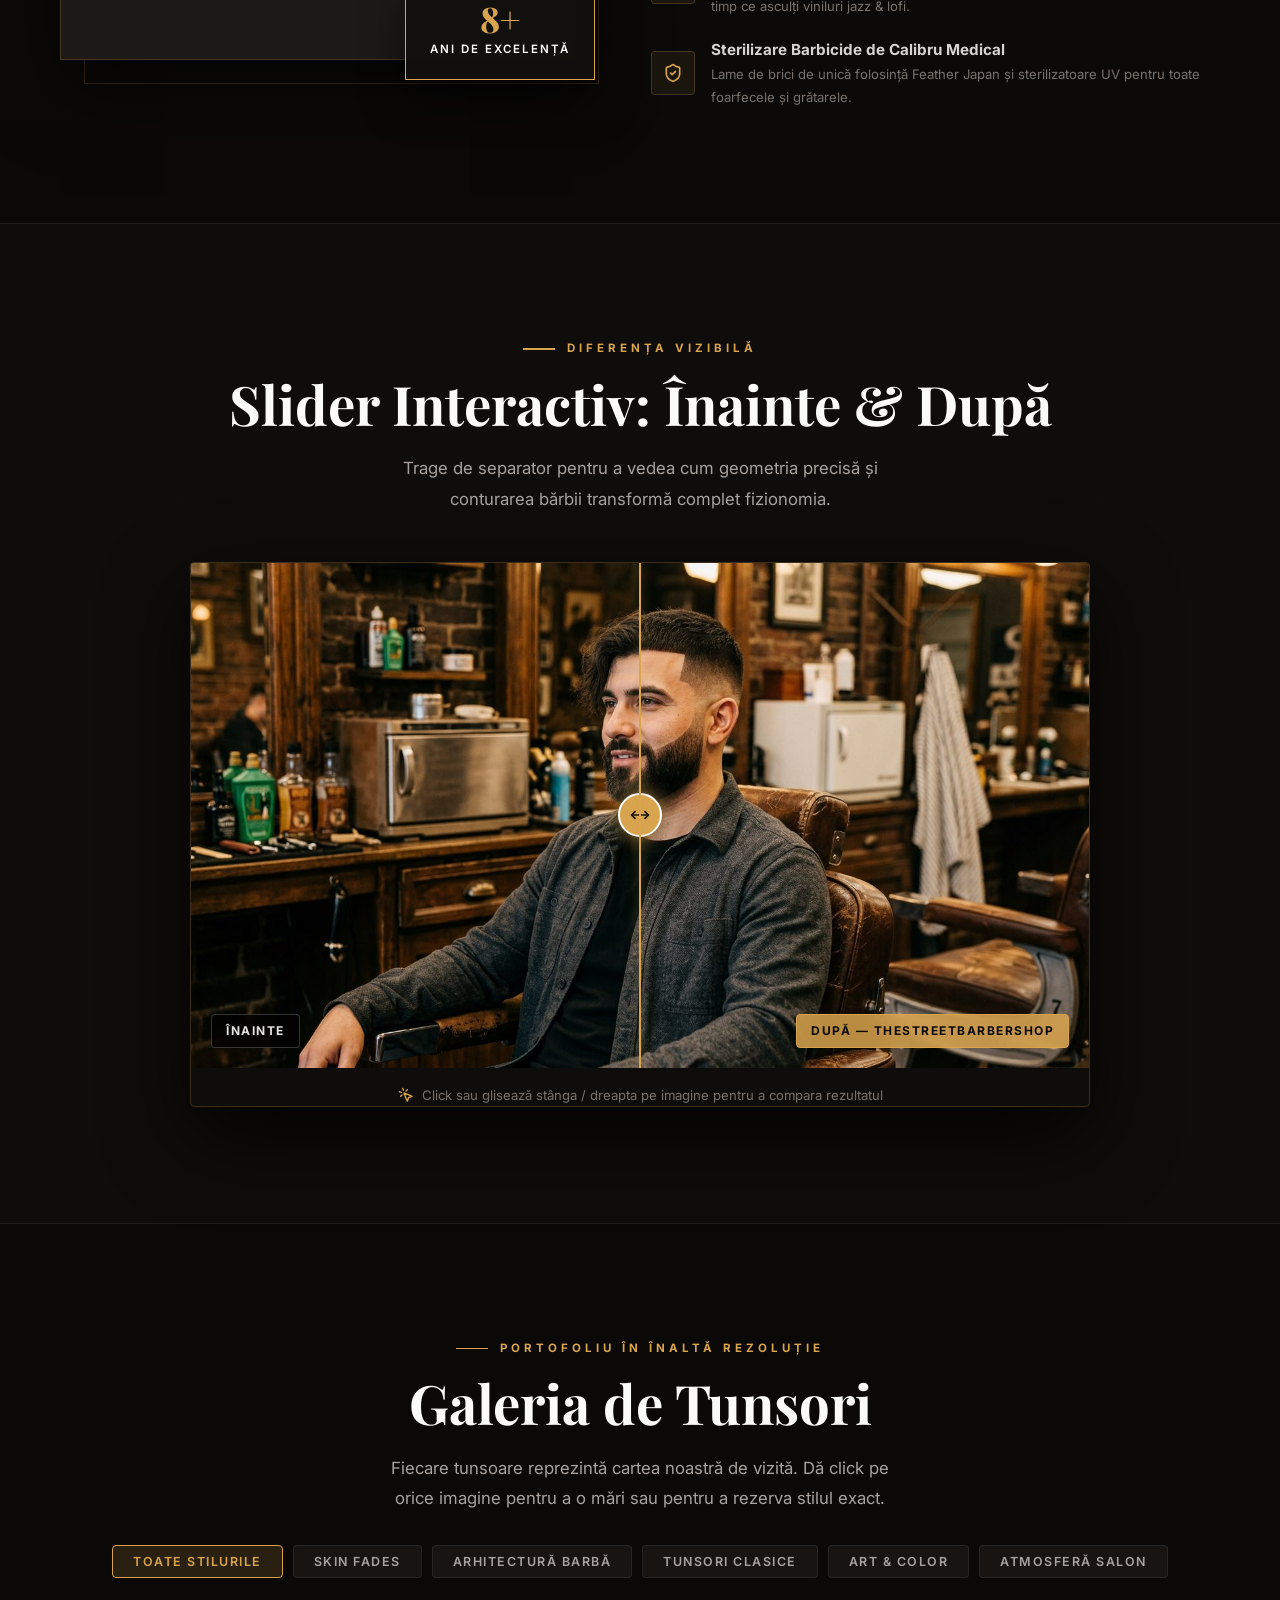
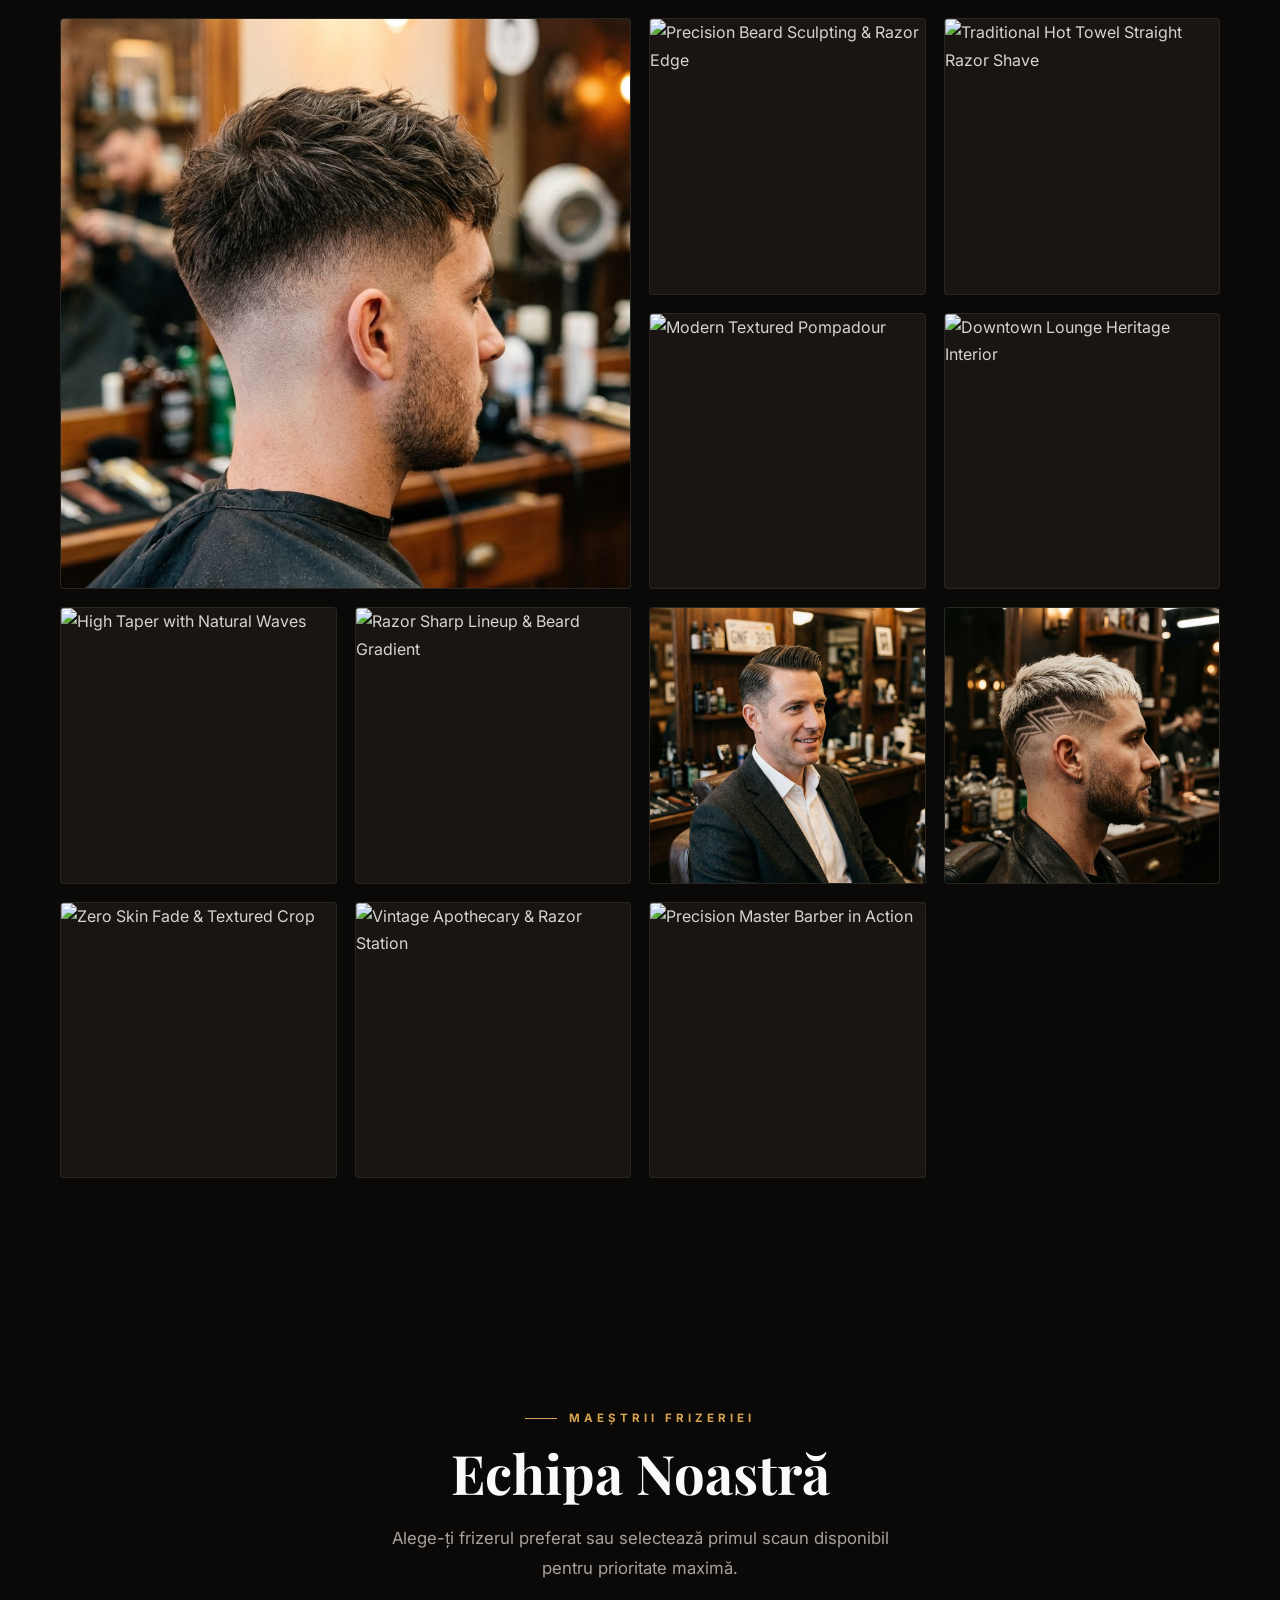
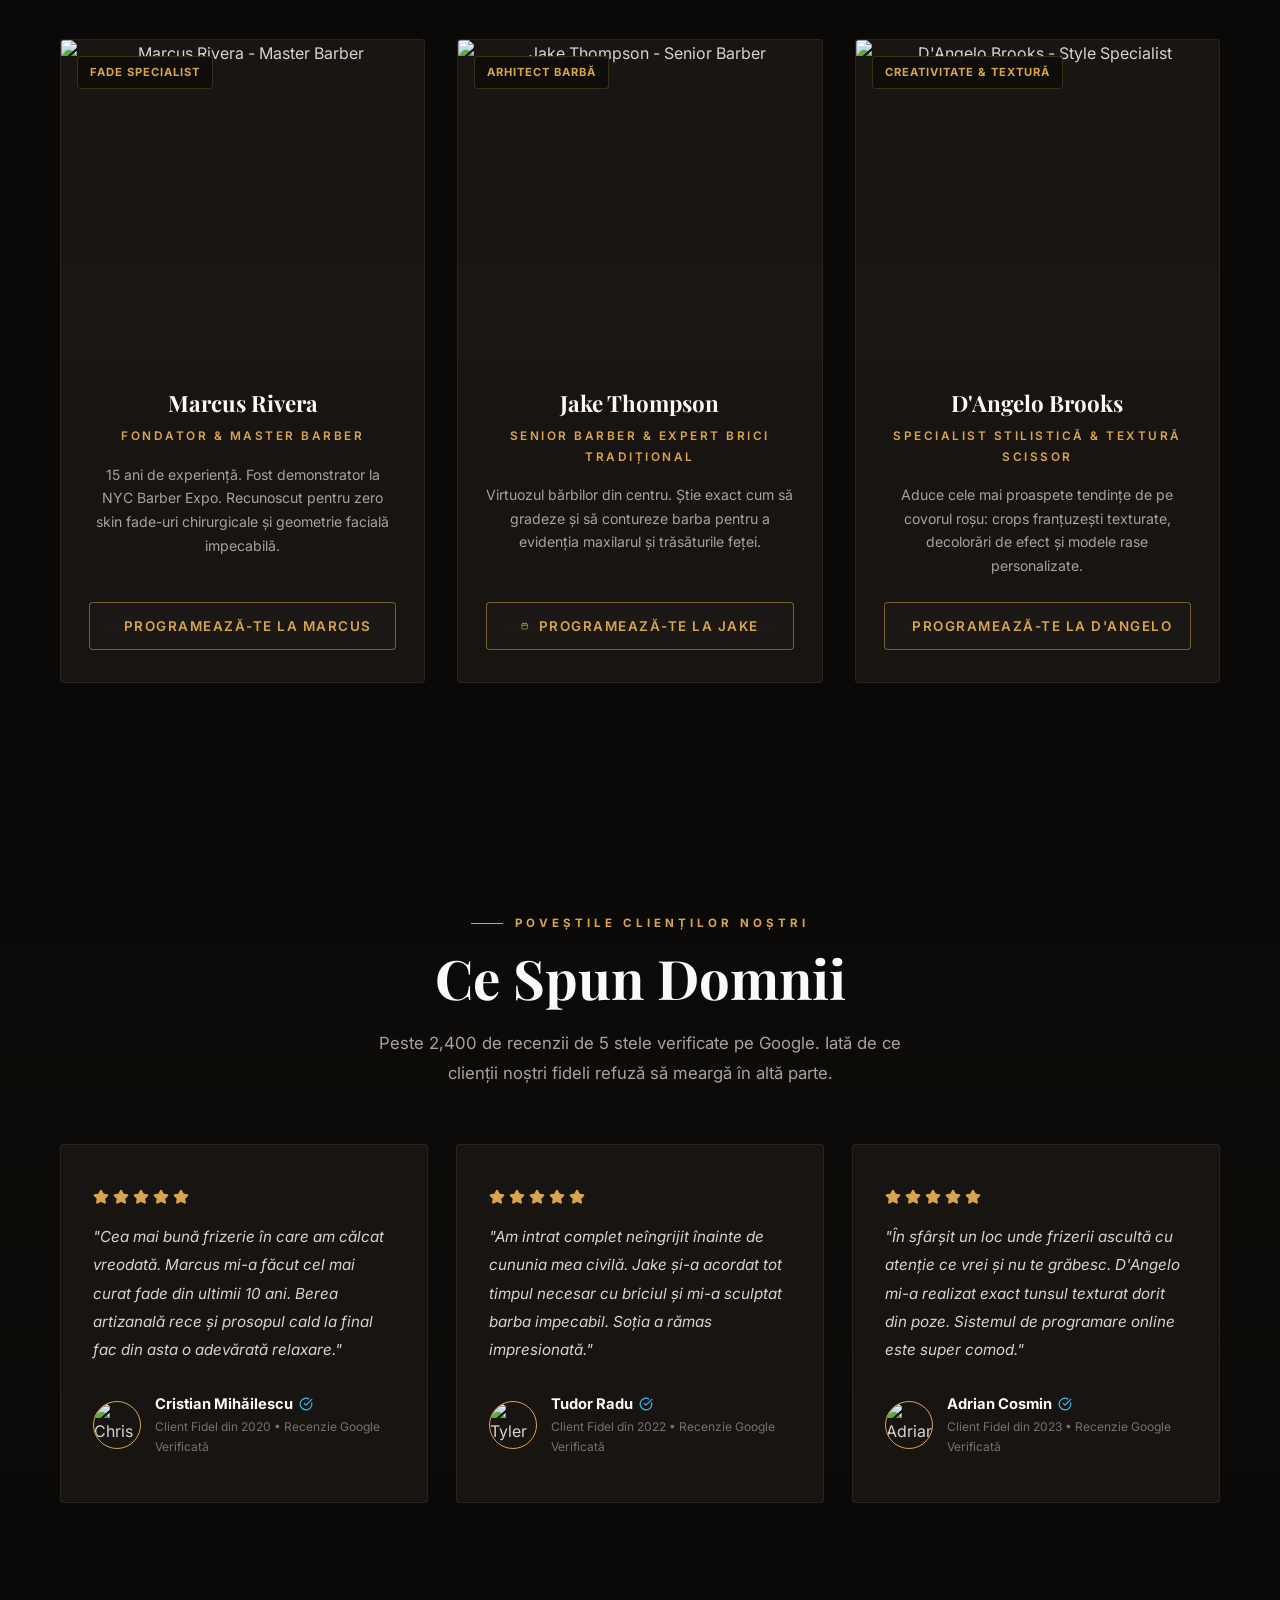
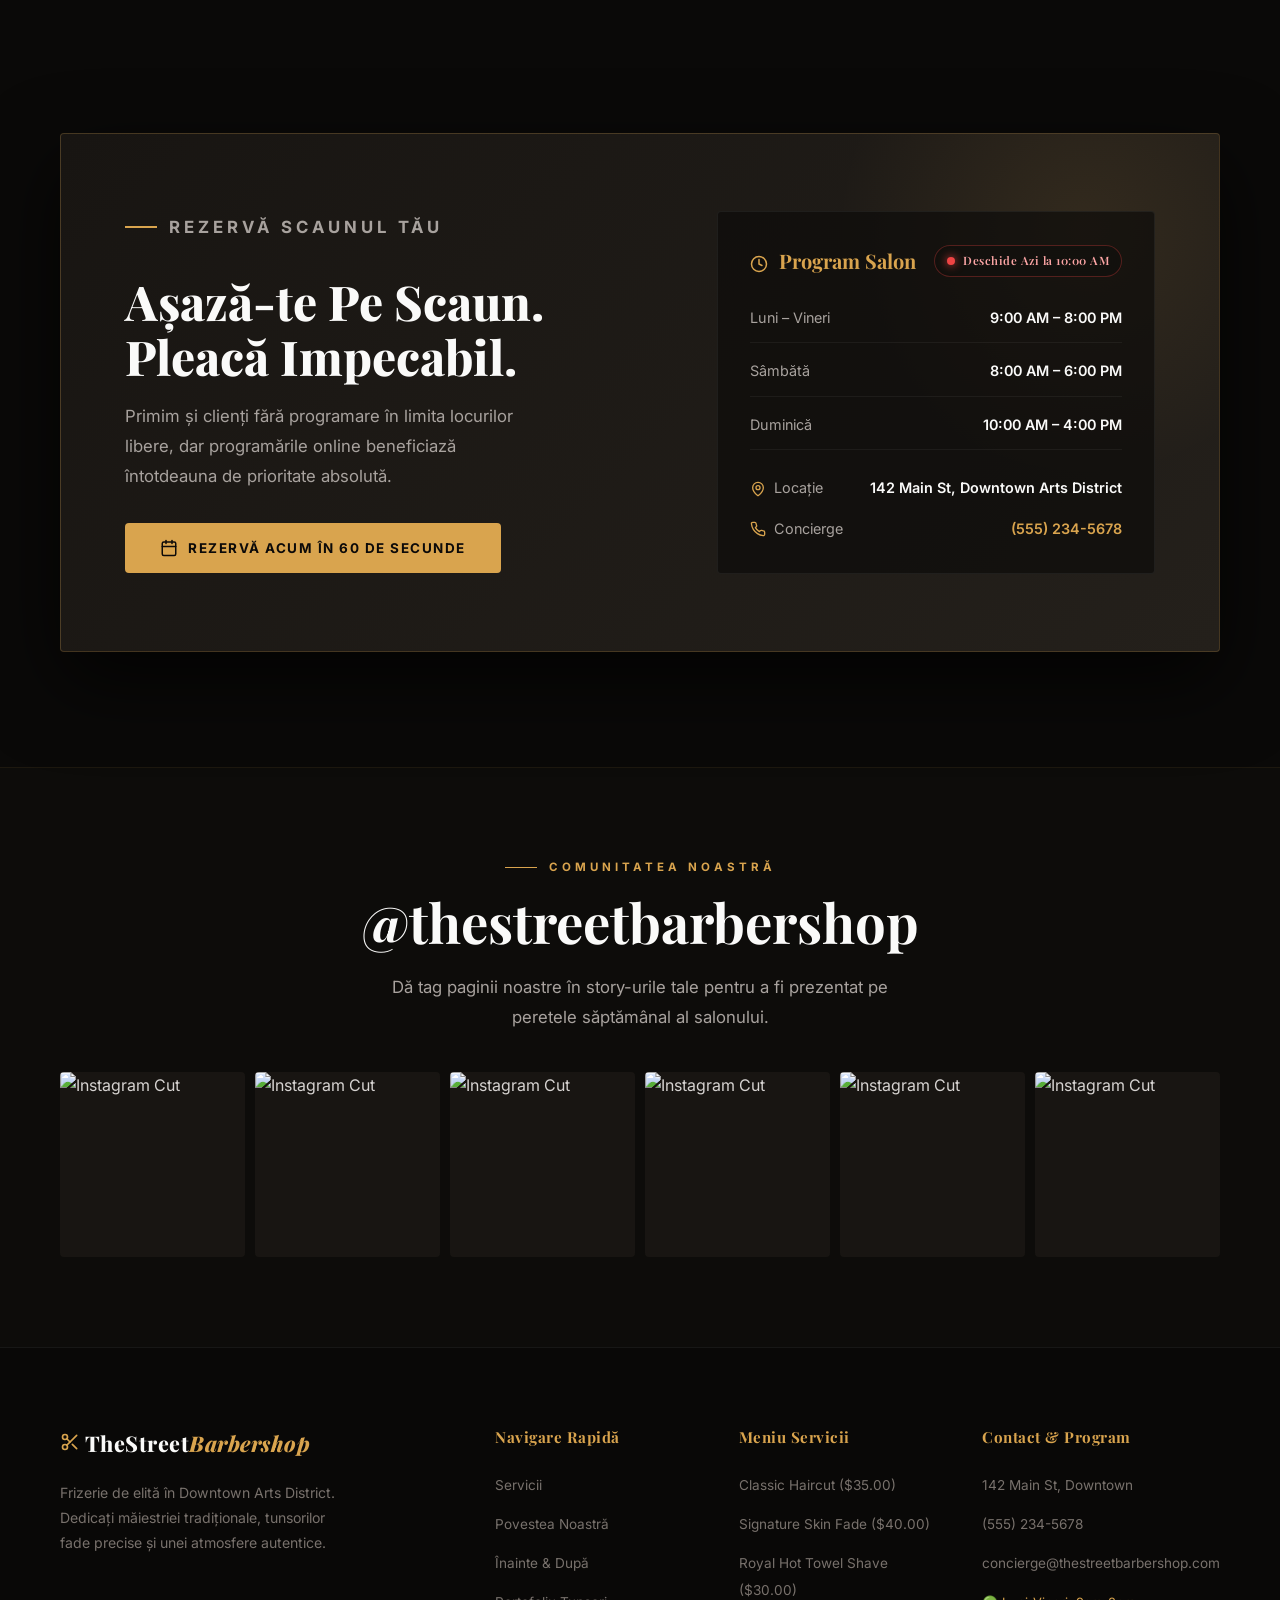
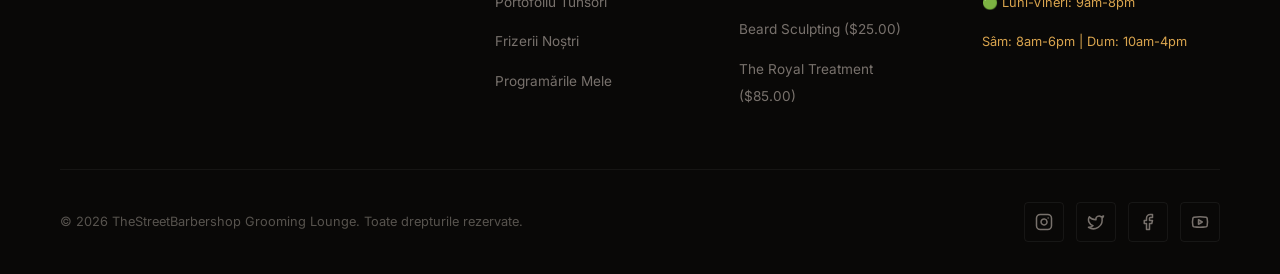
==== commit 5b45a683: "Add dynamic service catalog and per-barber visibility" ====
--- a/index.html
+++ b/index.html
@@ -196,103 +196,7 @@
           <button class="btn btn-outline" onclick="openBookingModal()">Vezi Meniul Complet</button>
         </div>
       </div>
-      <div class="services-grid">
-        <!-- Service 1 -->
-        <div class="service-card reveal" onclick="openBookingModal('Classic Haircut', '35')">
-          <div class="service-img-wrap">
-            <img src="https://images.unsplash.com/photo-1599351431202-1e0f0137899a?auto=format&fit=crop&w=600&q=80" alt="Classic Haircut" loading="lazy" />
-            <span class="service-number">01</span>
-          </div>
-          <div class="service-content">
-            <h3>Classic Haircut</h3>
-            <p>Tuns personalizat din foarfecă și mașină adaptat profilului cranian. Include spălat, masaj capilar, styling și bărbierit pe ceafă.</p>
-            <div class="service-meta">
-              <span class="service-price" data-service-price="Classic Haircut">$35 <small>/ 45 min</small></span>
-              <button class="service-book-action">Alege Serviciul</button>
-            </div>
-          </div>
-        </div>
-
-        <!-- Service 2 -->
-        <div class="service-card reveal" onclick="openBookingModal('Signature Skin Fade', '40')">
-          <div class="service-img-wrap">
-            <img src="https://images.unsplash.com/photo-1622286342621-4bd786c2447c?auto=format&fit=crop&w=600&q=80" alt="Skin Fade" loading="lazy" />
-            <span class="service-number">02</span>
-          </div>
-          <div class="service-content">
-            <h3>Signature Skin Fade</h3>
-            <p>Degradé impecabil la piele cu shaver foil profesional, pierdut fluid în textura din calotă cu linie frontală ascuțită chirurgical.</p>
-            <div class="service-meta">
-              <span class="service-price" data-service-price="Signature Skin Fade">$40 <small>/ 50 min</small></span>
-              <button class="service-book-action">Alege Serviciul</button>
-            </div>
-          </div>
-        </div>
-
-        <!-- Service 3 -->
-        <div class="service-card reveal" onclick="openBookingModal('Royal Hot Towel Shave', '30')">
-          <div class="service-img-wrap">
-            <img src="https://images.unsplash.com/photo-1512690459411-b9245aed614b?auto=format&fit=crop&w=600&q=80" alt="Hot Towel Shave" loading="lazy" />
-            <span class="service-number">03</span>
-          </div>
-          <div class="service-content">
-            <h3>Royal Hot Towel Shave</h3>
-            <p>Bărbierit tradițional cu brici japonez: uleiuri pre-shave, trei prosoape fierbinți aburinde, spumă caldă densă și balsam astringent.</p>
-            <div class="service-meta">
-              <span class="service-price" data-service-price="Royal Hot Towel Shave">$30 <small>/ 30 min</small></span>
-              <button class="service-book-action">Alege Serviciul</button>
-            </div>
-          </div>
-        </div>
-
-        <!-- Service 4 -->
-        <div class="service-card reveal" onclick="openBookingModal('Beard Sculpting', '25')">
-          <div class="service-img-wrap">
-            <img src="https://images.unsplash.com/photo-1621605815971-fbc98d665033?auto=format&fit=crop&w=600&q=80" alt="Beard Sculpting" loading="lazy" />
-            <span class="service-number">04</span>
-          </div>
-          <div class="service-content">
-            <h3>Beard Sculpting & Trim</h3>
-            <p>Arhitectură completă a bărbii. Conturare pomeți cu briciul, degradé la maxilar, hidratare cu ulei organic de argan și periere cu abur.</p>
-            <div class="service-meta">
-              <span class="service-price" data-service-price="Beard Sculpting">$25 <small>/ 25 min</small></span>
-              <button class="service-book-action">Alege Serviciul</button>
-            </div>
-          </div>
-        </div>
-
-        <!-- Service 5 -->
-        <div class="service-card reveal" onclick="openBookingModal('The Royal Treatment', '85')">
-          <div class="service-img-wrap">
-            <img src="https://images.unsplash.com/photo-1503951914875-452162b0f3f1?auto=format&fit=crop&w=600&q=80" alt="The Royal Package" loading="lazy" />
-            <span class="service-number">05</span>
-          </div>
-          <div class="service-content">
-            <h3>The Royal Treatment</h3>
-            <p>Pachetul suprem pentru gentleman: Tuns + Skin Fade, Bărbierit Tradițional cu Briciul, Arhitectură Barbă și Tratament Facial cu Argilă.</p>
-            <div class="service-meta">
-              <span class="service-price" data-service-price="The Royal Treatment">$85 <small>/ 90 min</small></span>
-              <button class="service-book-action">Alege Serviciul</button>
-            </div>
-          </div>
-        </div>
-
-        <!-- Service 6 -->
-        <div class="service-card reveal" onclick="openBookingModal('Freestyle Hair Art & Color', '55')">
-          <div class="service-img-wrap">
-            <img src="https://images.unsplash.com/photo-1506794778202-cad84cf45f1d?auto=format&fit=crop&w=600&q=80" alt="Hair Design" loading="lazy" />
-            <span class="service-number">06</span>
-          </div>
-          <div class="service-content">
-            <h3>Freestyle Hair Art & Color</h3>
-            <p>Linii geometrice rase cu briciul, pierduturi artistice, decolorare platinată sau nuanțare barbă pentru camuflarea firelor albe.</p>
-            <div class="service-meta">
-              <span class="service-price" data-service-price="Freestyle Hair Art & Color">$55 <small>/ 60 min</small></span>
-              <button class="service-book-action">Alege Serviciul</button>
-            </div>
-          </div>
-        </div>
-      </div>
+      <div class="services-grid" id="servicesGrid"></div>
     </div>
   </section>
 
@@ -687,13 +591,7 @@
         </div>
         <div class="footer-col">
           <h4>Meniu Servicii</h4>
-          <ul>
-            <li><a href="javascript:void(0)" data-service-link="Classic Haircut" data-service-label="Classic Cuts" onclick="openBookingModal('Classic Haircut')">Classic Cuts ($35)</a></li>
-            <li><a href="javascript:void(0)" data-service-link="Signature Skin Fade" data-service-label="Skin Fades" onclick="openBookingModal('Signature Skin Fade')">Skin Fades ($40)</a></li>
-            <li><a href="javascript:void(0)" data-service-link="Beard Sculpting" data-service-label="Beard Sculpting" onclick="openBookingModal('Beard Sculpting')">Beard Sculpting ($25)</a></li>
-            <li><a href="javascript:void(0)" data-service-link="Royal Hot Towel Shave" data-service-label="Royal Hot Shave" onclick="openBookingModal('Royal Hot Towel Shave')">Royal Hot Shave ($30)</a></li>
-            <li><a href="javascript:void(0)" data-service-link="The Royal Treatment" data-service-label="The Royal Treatment" onclick="openBookingModal('The Royal Treatment')">The Royal Treatment ($85)</a></li>
-          </ul>
+          <ul id="footerServiceLinks"></ul>
         </div>
         <div class="footer-col">
           <h4>Contact & Program</h4>
@@ -750,50 +648,7 @@
         <!-- Step 1: Service Selection -->
         <div class="step-pane active" id="stepPane1">
           <p style="font-size:0.85rem;color:var(--text-muted);margin-bottom:16px">Selectează serviciul dorit pentru vizita ta:</p>
-          <div class="choice-grid">
-            <div class="choice-card selected" data-service="Classic Haircut" role="button" tabindex="0" aria-pressed="true" onclick="selectService('Classic Haircut', 35, '45 min', this)">
-              <div>
-                <h4>Classic Haircut</h4>
-                <p>Spălat, tuns foarfecă & styling</p>
-              </div>
-              <div class="price">$35</div>
-            </div>
-            <div class="choice-card" data-service="Signature Skin Fade" role="button" tabindex="0" aria-pressed="false" onclick="selectService('Signature Skin Fade', 40, '50 min', this)">
-              <div>
-                <h4>Signature Skin Fade</h4>
-                <p>Pierdut la piele cu shaver foil</p>
-              </div>
-              <div class="price">$40</div>
-            </div>
-            <div class="choice-card" data-service="Royal Hot Towel Shave" role="button" tabindex="0" aria-pressed="false" onclick="selectService('Royal Hot Towel Shave', 30, '30 min', this)">
-              <div>
-                <h4>Royal Hot Towel Shave</h4>
-                <p>Brici clasic & prosoape fierbinți</p>
-              </div>
-              <div class="price">$30</div>
-            </div>
-            <div class="choice-card" data-service="Beard Sculpting" role="button" tabindex="0" aria-pressed="false" onclick="selectService('Beard Sculpting', 25, '25 min', this)">
-              <div>
-                <h4>Beard Sculpting</h4>
-                <p>Arhitectură barbă & uleiuri hidratante</p>
-              </div>
-              <div class="price">$25</div>
-            </div>
-            <div class="choice-card" data-service="The Royal Treatment" role="button" tabindex="0" aria-pressed="false" onclick="selectService('The Royal Treatment', 85, '90 min', this)">
-              <div>
-                <h4>The Royal Treatment</h4>
-                <p>Tuns + Bărbierit + Barbă + Argilă</p>
-              </div>
-              <div class="price">$85</div>
-            </div>
-            <div class="choice-card" data-service="Freestyle Hair Art & Color" role="button" tabindex="0" aria-pressed="false" onclick="selectService('Freestyle Hair Art & Color', 55, '60 min', this)">
-              <div>
-                <h4>Freestyle Hair Art & Color</h4>
-                <p>Desene geometrice & nuanțare</p>
-              </div>
-              <div class="price">$55</div>
-            </div>
-          </div>
+          <div class="choice-grid" id="bookingServiceChoices"></div>
         </div>
 
         <!-- Step 2: Barber Selection -->
